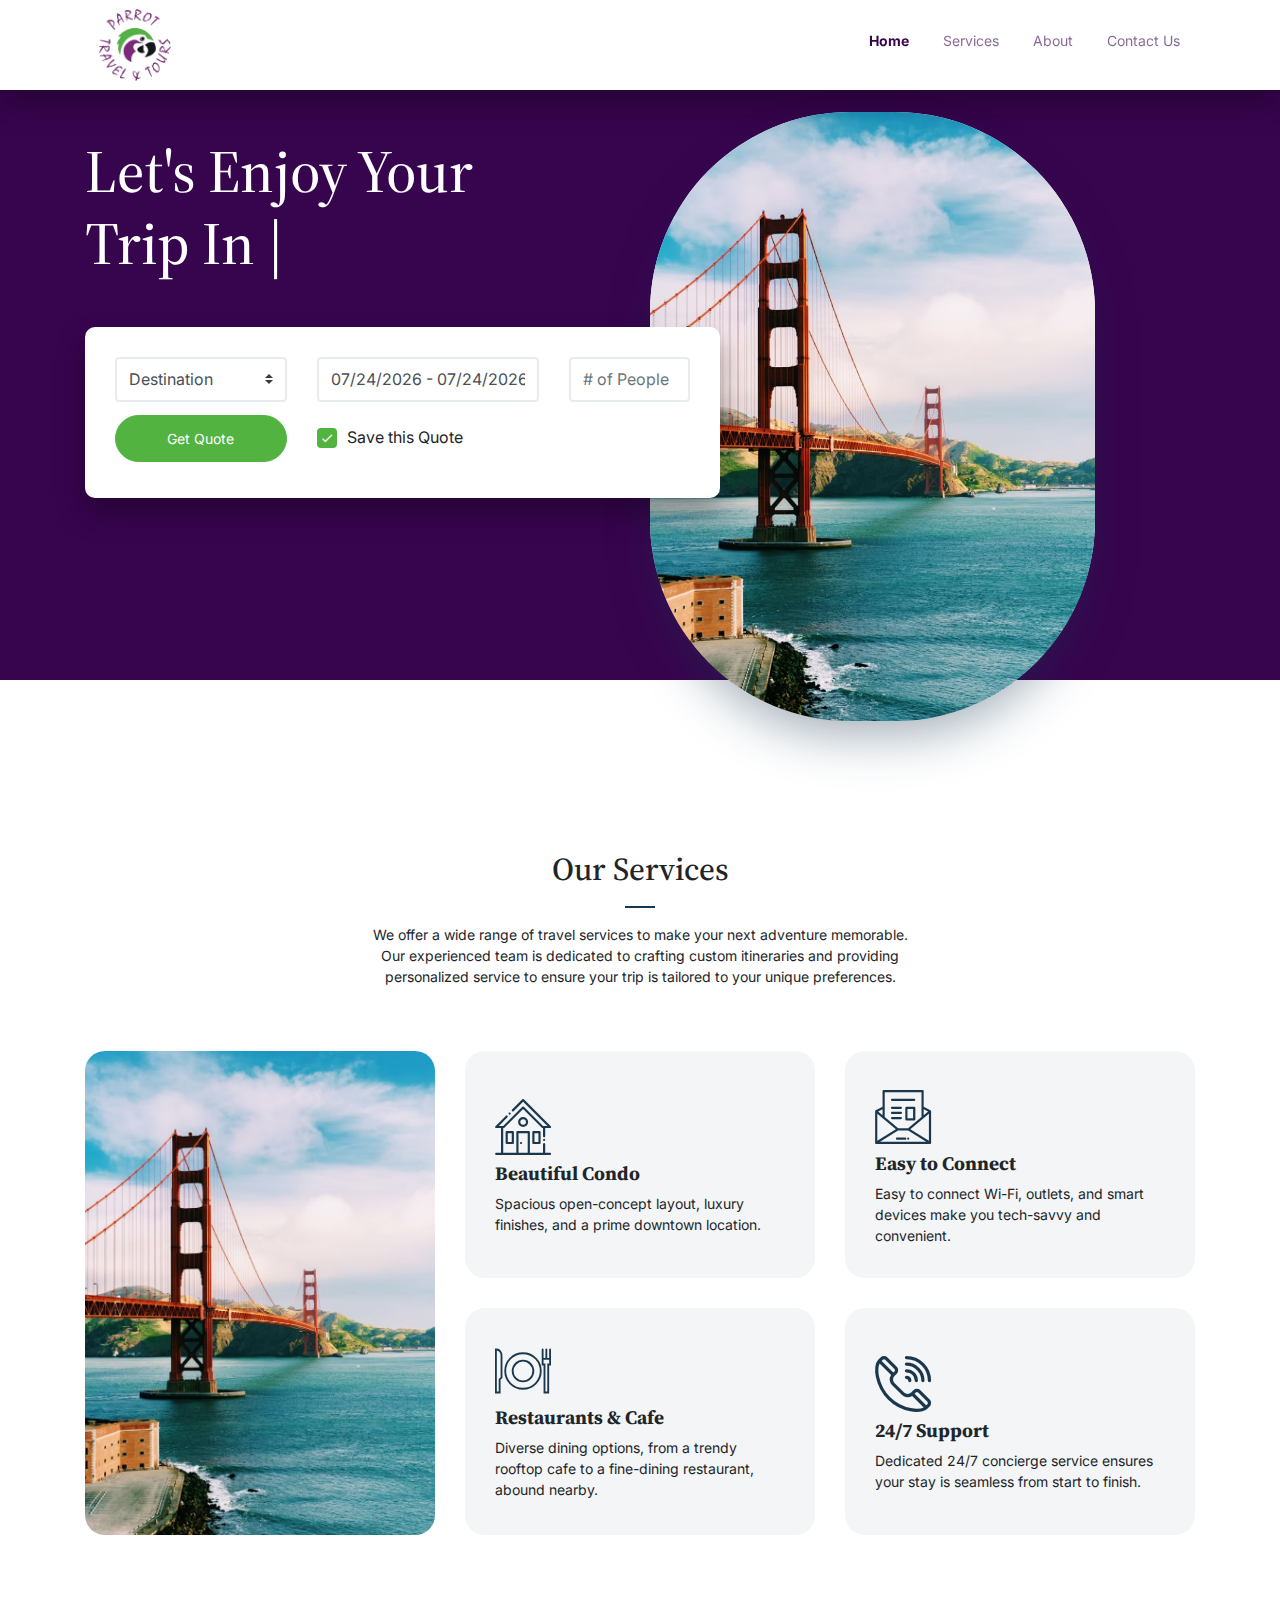
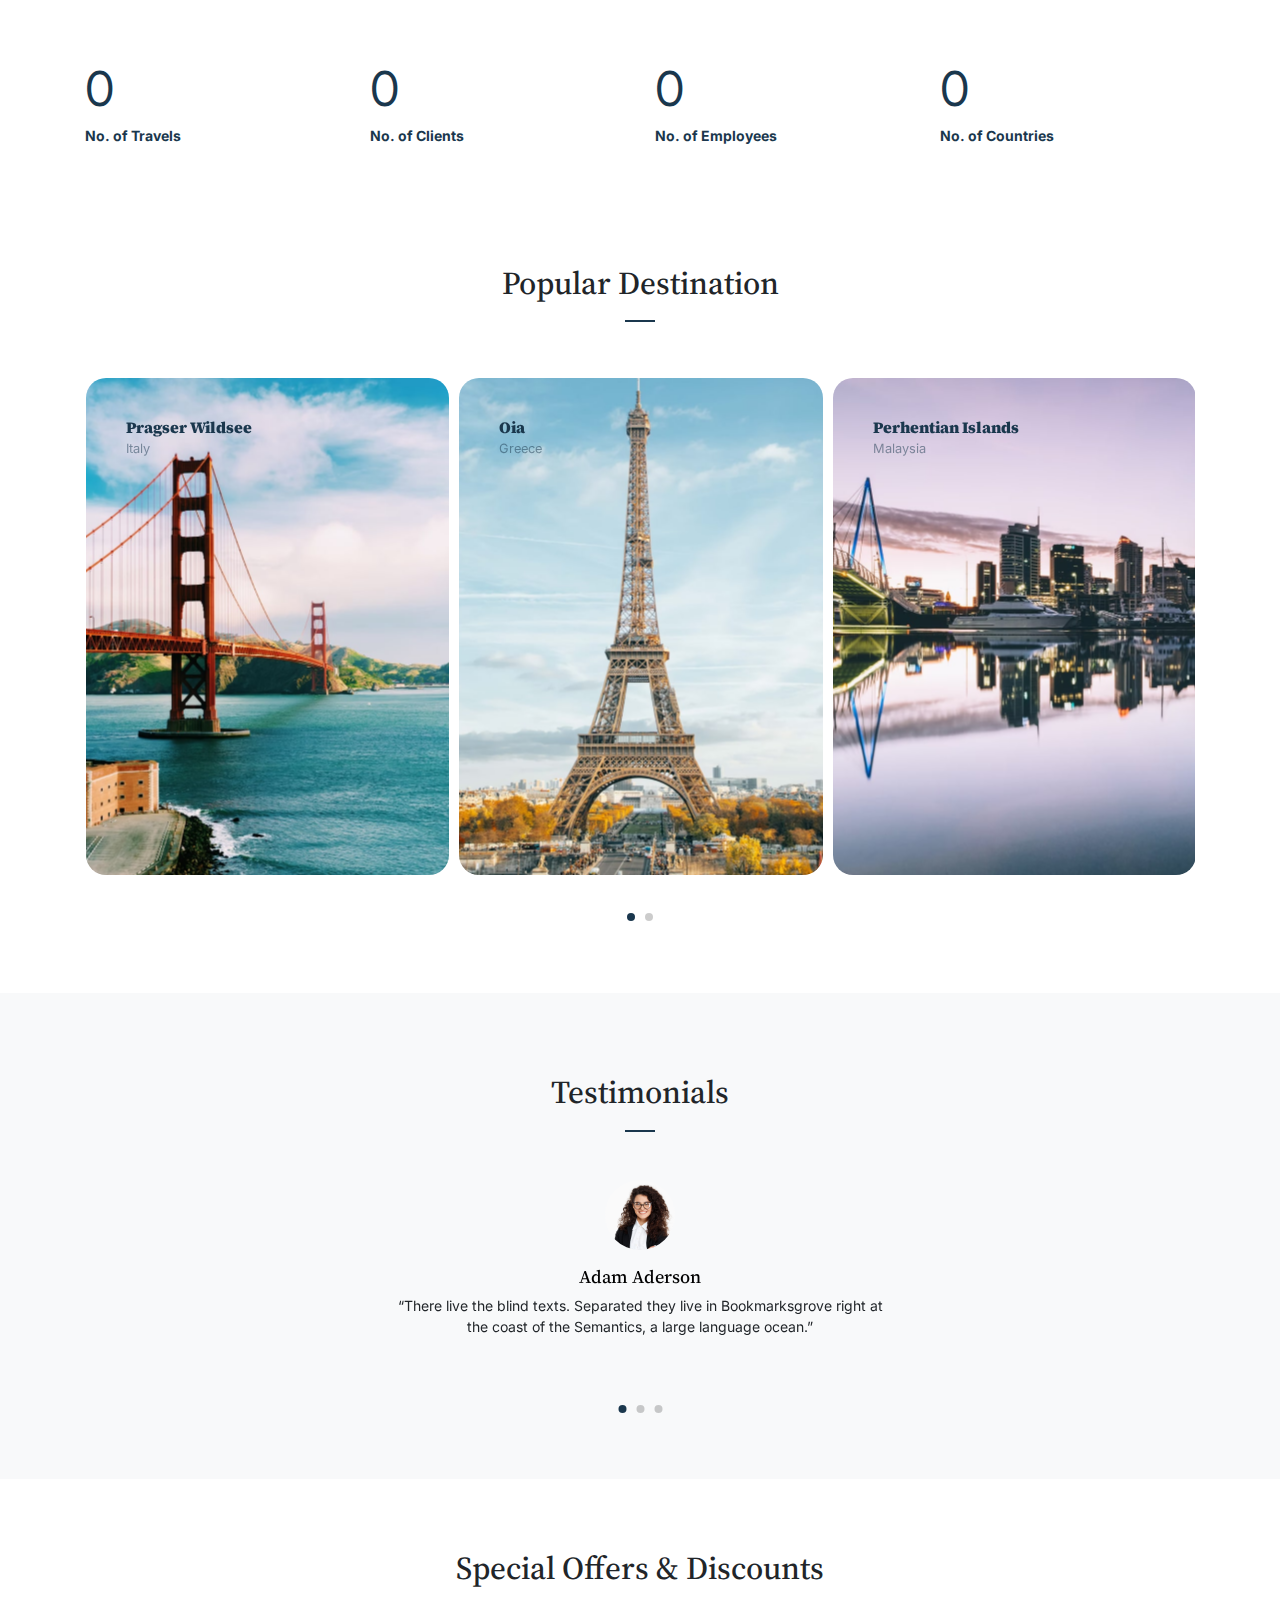
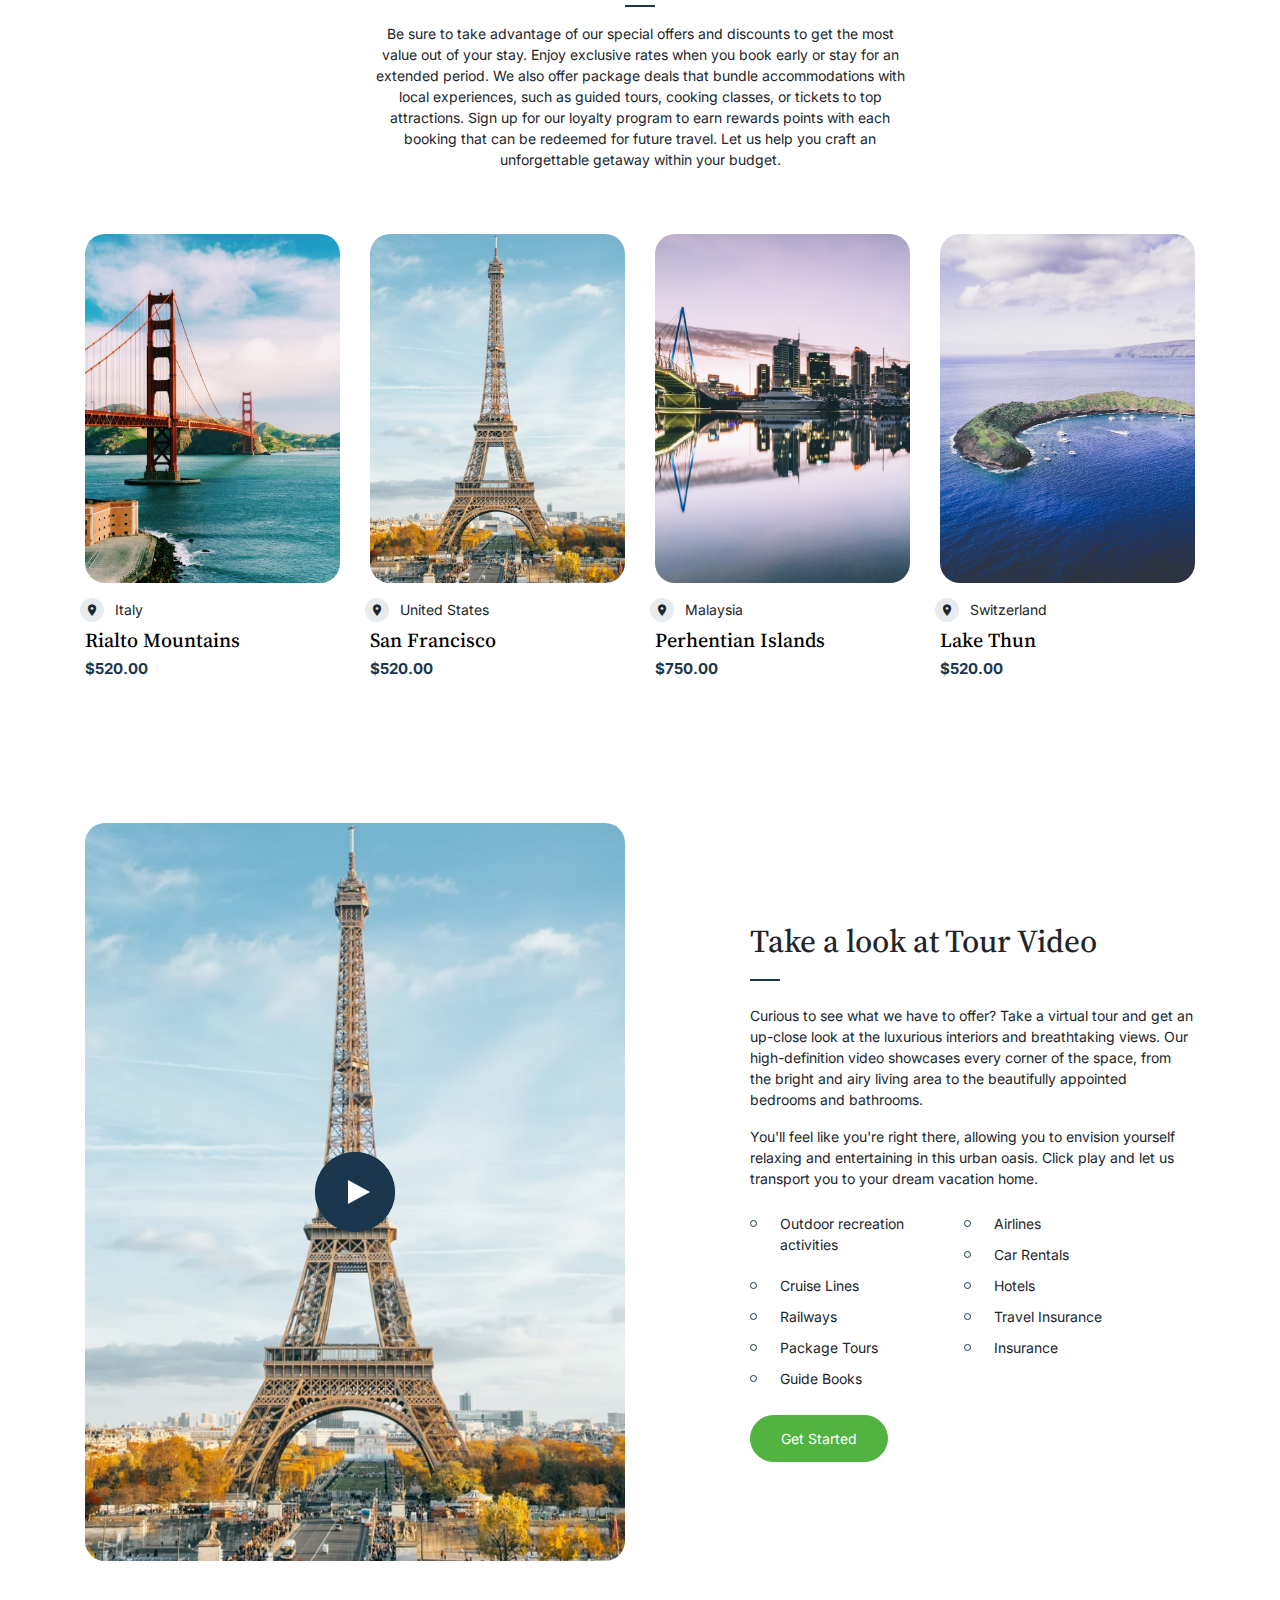
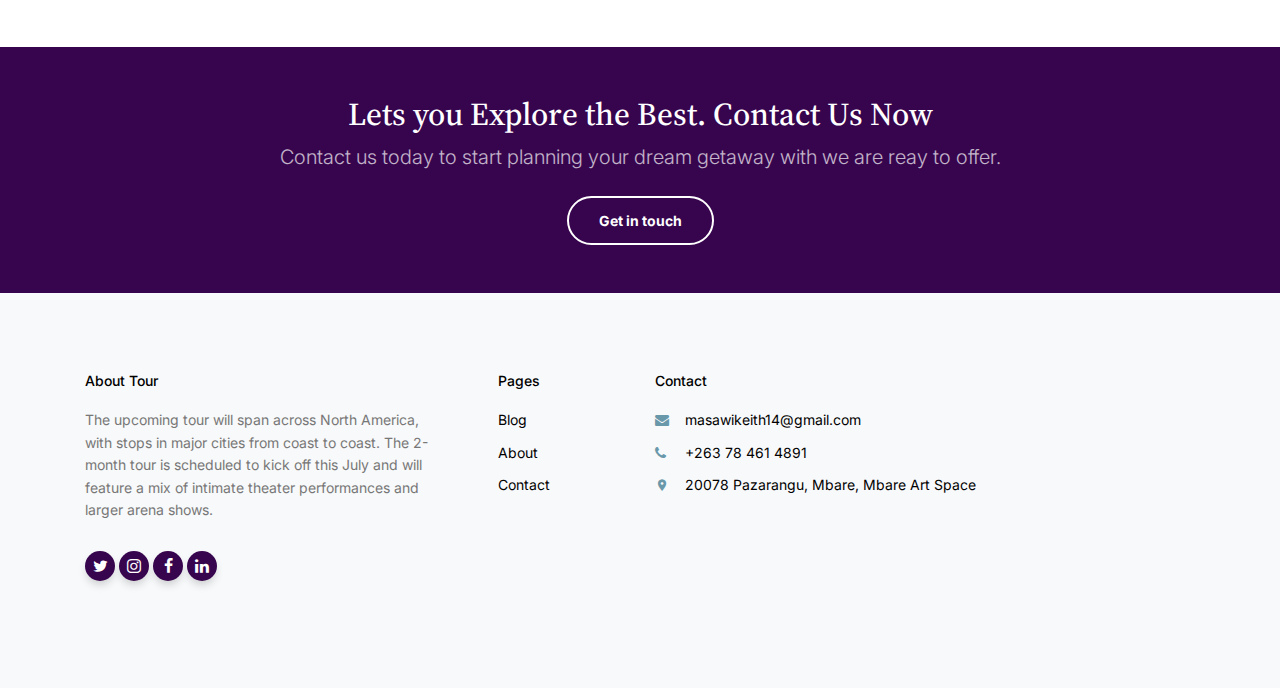
==== index.html @ eec133bb "First Commit" ====
<!doctype html>
<html lang="en">
<head>
	<meta charset="utf-8">
	<meta name="viewport" content="width=device-width, initial-scale=1, shrink-to-fit=no">
	<meta name="author" content="Untree.co">
	<!-- <link rel="shortcut icon" href="favicon.png"> -->

	<meta name="description" content="" />
	<meta name="keywords" content="bootstrap, bootstrap4" />

	<link rel="preconnect" href="https://fonts.googleapis.com">
	<link rel="preconnect" href="https://fonts.gstatic.com" crossorigin>
	<link href="https://fonts.googleapis.com/css2?family=Inter:wght@400;700&family=Source+Serif+Pro:wght@400;700&display=swap" rel="stylesheet">

	<link rel="stylesheet" href="css/bootstrap.min.css">
	<link rel="stylesheet" href="css/owl.carousel.min.css">
	<link rel="stylesheet" href="css/owl.theme.default.min.css">
	<link rel="stylesheet" href="css/jquery.fancybox.min.css">
	<link rel="stylesheet" href="fonts/icomoon/style.css">
	<link rel="stylesheet" href="fonts/flaticon/font/flaticon.css">
	<link rel="stylesheet" href="css/daterangepicker.css">
	<link rel="stylesheet" href="css/aos.css">
	<link rel="stylesheet" href="css/style.css">

	<title>Home</title>
</head>

<body>


	<div class="site-mobile-menu site-navbar-target">
		<div class="site-mobile-menu-header">
			<div class="site-mobile-menu-close">
				<span class="icofont-close js-menu-toggle"></span>
			</div>
		</div>
		<div class="site-mobile-menu-body"></div>
	</div>

	<nav class="site-nav">
		<div class="container">
			<div class="site-navigation">
				<a href="index.html" class="logo m-0"><img class="logo-image" src="./images/logo-2.png" alt="" width="100px"></a>

				<ul class="js-clone-nav d-none d-lg-inline-block text-left site-menu float-right">
					<li class="active"><a href="index.html">Home</a></li>
					<li><a href="services.html">Services</a></li>
					<li><a href="about.html">About</a></li>
					<li><a href="contact.html">Contact Us</a></li>
				</ul>

				<a href="#" class="burger ml-auto float-right site-menu-toggle js-menu-toggle d-inline-block d-lg-none light" data-toggle="collapse" data-target="#main-navbar">
					<span></span>
				</a>

			</div>
		</div>
	</nav>


	<div class="hero">
		<div class="container">
			<div class="row align-items-center">
				<div class="col-lg-7">
					<div class="intro-wrap">
						<h1 class="mb-5"><span class="d-block">Let's Enjoy Your</span> Trip In <span class="typed-words"></span></h1>

						<div class="row">
							<div class="col-12">
								<form class="form">
									<div class="row mb-2">
										<div class="col-sm-12 col-md-6 mb-3 mb-lg-0 col-lg-4">
											<select name="" id="" class="form-control custom-select">
												<option value="">Destination</option>
												<option value="">Zimbabwe</option>
												<option value="">Zambia</option>
												<option value="">Nigeria</option>
												<option value="">Tanzania</option>
												<option value="">United States</option>
												<option value="">Israel</option>
												<option value="">China</option>
												<option value="">Russia</option>
											</select>
										</div>
										<div class="col-sm-12 col-md-6 mb-3 mb-lg-0 col-lg-5">
											<input type="text" class="form-control" name="daterange">
										</div>
										<div class="col-sm-12 col-md-6 mb-3 mb-lg-0 col-lg-3">
											<input type="text" class="form-control" placeholder="# of People">
										</div>

									</div>    
									<div class="row align-items-center">
										<div class="col-sm-12 col-md-6 mb-3 mb-lg-0 col-lg-4">
											<input type="submit" class="btn btn-primary btn-block" value="Get Quote">
										</div>
										<div class="col-lg-8">
											<label class="control control--checkbox mt-3">
												<span class="caption">Save this Quote</span>
												<input type="checkbox" checked="checked" />
												<div class="control__indicator"></div>
											</label>
										</div>
									</div>
								</form>
							</div>
						</div>
					</div>
				</div>
				<div class="col-lg-5">
					<div class="slides">
						<img src="images/hero-slider-1.jpg" alt="Image" class="img-fluid active">
						<img src="images/hero-slider-2.jpg" alt="Image" class="img-fluid">
						<img src="images/hero-slider-3.jpg" alt="Image" class="img-fluid">
						<img src="images/hero-slider-4.jpg" alt="Image" class="img-fluid">
						<img src="images/hero-slider-5.jpg" alt="Image" class="img-fluid">
					</div>
				</div>
			</div>
		</div>
	</div>


	<div class="untree_co-section">
		<div class="container">
			<div class="row mb-5 justify-content-center">
				<div class="col-lg-6 text-center">
					<h2 class="section-title text-center mb-3">Our Services</h2>
					<p>We offer a wide range of travel services to make your next adventure memorable. Our experienced team is dedicated to crafting custom itineraries and providing personalized service to ensure your trip is tailored to your unique preferences.</p>
				</div>
			</div>
			<div class="row align-items-stretch">
				<div class="col-lg-4 order-lg-1">
					<div class="h-100"><div class="frame h-100"><div class="feature-img-bg h-100" style="background-image: url('images/hero-slider-1.jpg');"></div></div></div>
				</div>

				<div class="col-6 col-sm-6 col-lg-4 feature-1-wrap d-md-flex flex-md-column order-lg-1" >

					<div class="feature-1 d-md-flex">
						<div class="align-self-center">
							<span class="flaticon-house display-4 text-primary"></span>
							<h3>Beautiful Condo</h3>
							<p class="mb-0">Spacious open-concept layout, luxury finishes, and a prime downtown location.</p>
						</div>
					</div>

					<div class="feature-1 ">
						<div class="align-self-center">
							<span class="flaticon-restaurant display-4 text-primary"></span>
							<h3>Restaurants & Cafe</h3>
							<p class="mb-0">Diverse dining options, from a trendy rooftop cafe to a fine-dining restaurant, abound nearby.</p>
						</div>
					</div>

				</div>

				<div class="col-6 col-sm-6 col-lg-4 feature-1-wrap d-md-flex flex-md-column order-lg-3" >

					<div class="feature-1 d-md-flex">
						<div class="align-self-center">
							<span class="flaticon-mail display-4 text-primary"></span>
							<h3>Easy to Connect</h3>
							<p class="mb-0">Easy to connect Wi-Fi, outlets, and smart devices make you tech-savvy and convenient.</p>
						</div>
					</div>

					<div class="feature-1 d-md-flex">
						<div class="align-self-center">
							<span class="flaticon-phone-call display-4 text-primary"></span>
							<h3>24/7 Support</h3>
							<p class="mb-0">Dedicated 24/7 concierge service ensures your stay is seamless from start to finish.</p>
						</div>
					</div>

				</div>

			</div>
		</div>
	</div>

	<div class="untree_co-section count-numbers py-5">
		<div class="container">
			<div class="row">
				<div class="col-6 col-sm-6 col-md-6 col-lg-3">
					<div class="counter-wrap">
						<div class="counter">
							<span class="" data-number="9313">0</span>
						</div>
						<span class="caption">No. of Travels</span>
					</div>
				</div>
				<div class="col-6 col-sm-6 col-md-6 col-lg-3">
					<div class="counter-wrap">
						<div class="counter">
							<span class="" data-number="8492">0</span>
						</div>
						<span class="caption">No. of Clients</span>
					</div>
				</div>
				<div class="col-6 col-sm-6 col-md-6 col-lg-3">
					<div class="counter-wrap">
						<div class="counter">
							<span class="" data-number="100">0</span>
						</div>
						<span class="caption">No. of Employees</span>
					</div>
				</div>
				<div class="col-6 col-sm-6 col-md-6 col-lg-3">
					<div class="counter-wrap">
						<div class="counter">
							<span class="" data-number="120">0</span>
						</div>
						<span class="caption">No. of Countries</span>
					</div>
				</div>
			</div>
		</div>
	</div>



	<div class="untree_co-section">
		<div class="container">
			<div class="row text-center justify-content-center mb-5">
				<div class="col-lg-7"><h2 class="section-title text-center">Popular Destination</h2></div>
			</div>

			<div class="owl-carousel owl-3-slider">

				<div class="item">
					<a class="media-thumb" href="images/hero-slider-1.jpg" data-fancybox="gallery">
						<div class="media-text">
							<h3>Pragser Wildsee</h3>
							<span class="location">Italy</span>
						</div>
						<img src="images/hero-slider-1.jpg" alt="Image" class="img-fluid">
					</a> 
				</div>

				<div class="item">
					<a class="media-thumb" href="images/hero-slider-2.jpg" data-fancybox="gallery">
						<div class="media-text">
							<h3>Oia</h3>
							<span class="location">Greece</span>
						</div>
						<img src="images/hero-slider-2.jpg" alt="Image" class="img-fluid">
					</a> 
				</div>

				<div class="item">
					<a class="media-thumb" href="images/hero-slider-3.jpg" data-fancybox="gallery">
						<div class="media-text">
							<h3>Perhentian Islands</h3>
							<span class="location">Malaysia</span>
						</div>
						<img src="images/hero-slider-3.jpg" alt="Image" class="img-fluid">
					</a> 
				</div>


				<div class="item">
					<a class="media-thumb" href="images/hero-slider-4.jpg" data-fancybox="gallery">
						<div class="media-text">
							<h3>Rialto Bridge</h3>
							<span class="location">Italy</span>
						</div>
						<img src="images/hero-slider-4.jpg" alt="Image" class="img-fluid">
					</a> 
				</div>

				<div class="item">
					<a class="media-thumb" href="images/hero-slider-5.jpg" data-fancybox="gallery">
						<div class="media-text">
							<h3>San Francisco, United States</h3>
							<span class="location">United States</span>
						</div>
						<img src="images/hero-slider-5.jpg" alt="Image" class="img-fluid">
					</a> 
				</div>

				<div class="item">
					<a class="media-thumb" href="images/hero-slider-1.jpg" data-fancybox="gallery">
						<div class="media-text">
							<h3>Lake Thun</h3>
							<span class="location">Switzerland</span>
						</div>
						<img src="images/hero-slider-2.jpg" alt="Image" class="img-fluid">
					</a> 
				</div>

			</div>

		</div>
	</div>


	<div class="untree_co-section testimonial-section mt-5">
		<div class="container">
			<div class="row justify-content-center">
				<div class="col-lg-7 text-center">
					<h2 class="section-title text-center mb-5">Testimonials</h2>

					<div class="owl-single owl-carousel no-nav">
						<div class="testimonial mx-auto">
							<figure class="img-wrap">
								<img src="images/person_2.jpg" alt="Image" class="img-fluid">
							</figure>
							<h3 class="name">Adam Aderson</h3>
							<blockquote>
								<p>&ldquo;There live the blind texts. Separated they live in Bookmarksgrove right at the coast of the Semantics, a large language ocean.&rdquo;</p>
							</blockquote>
						</div>

						<div class="testimonial mx-auto">
							<figure class="img-wrap">
								<img src="images/person_3.jpg" alt="Image" class="img-fluid">
							</figure>
							<h3 class="name">Lukas Devlin</h3>
							<blockquote>
								<p>&ldquo;There live the blind texts. Separated they live in Bookmarksgrove right at the coast of the Semantics, a large language ocean.&rdquo;</p>
							</blockquote>
						</div>

						<div class="testimonial mx-auto">
							<figure class="img-wrap">
								<img src="images/person_4.jpg" alt="Image" class="img-fluid">
							</figure>
							<h3 class="name">Kayla Bryant</h3>
							<blockquote>
								<p>&ldquo;There live the blind texts. Separated they live in Bookmarksgrove right at the coast of the Semantics, a large language ocean.&rdquo;</p>
							</blockquote>
						</div>

					</div>

				</div>
			</div>
		</div>
	</div>


	<div class="untree_co-section">
		<div class="container">
			<div class="row justify-content-center text-center mb-5">
				<div class="col-lg-6">
					<h2 class="section-title text-center mb-3">Special Offers &amp; Discounts</h2>
					<p>Be sure to take advantage of our special offers and discounts to get the most value out of your stay. Enjoy exclusive rates when you book early or stay for an extended period. We also offer package deals that bundle accommodations with local experiences, such as guided tours, cooking classes, or tickets to top attractions. Sign up for our loyalty program to earn rewards points with each booking that can be redeemed for future travel. Let us help you craft an unforgettable getaway within your budget.</p>
				</div>
			</div>
			<div class="row">
				<div class="col-6 col-sm-6 col-md-6 col-lg-3 mb-4 mb-lg-0">
					<div class="media-1">
						<a href="#" class="d-block mb-3"><img src="images/hero-slider-1.jpg" alt="Image" class="img-fluid"></a>
						<span class="d-flex align-items-center loc mb-2">
							<span class="icon-room mr-3"></span>
							<span>Italy</span>
						</span>
						<div class="d-flex align-items-center">
							<div>
								<h3><a href="#">Rialto Mountains</a></h3>
								<div class="price ml-auto">
									<span>$520.00</span>
								</div>
							</div>
							
						</div>
						
					</div>
				</div>
				<div class="col-6 col-sm-6 col-md-6 col-lg-3 mb-4 mb-lg-0">
					<div class="media-1">
						<a href="#" class="d-block mb-3"><img src="images/hero-slider-2.jpg" alt="Image" class="img-fluid"></a>
						<span class="d-flex align-items-center loc mb-2">
							<span class="icon-room mr-3"></span>
							<span>United States</span>
						</span>
						<div class="d-flex align-items-center">
							<div>
								<h3><a href="#">San Francisco</a></h3>
								<div class="price ml-auto">
									<span>$520.00</span>
								</div>
							</div>
							
						</div>
						
					</div>
				</div>
				<div class="col-6 col-sm-6 col-md-6 col-lg-3 mb-4 mb-lg-0">
					<div class="media-1">
						<a href="#" class="d-block mb-3"><img src="images/hero-slider-3.jpg" alt="Image" class="img-fluid"></a>
						<span class="d-flex align-items-center loc mb-2">
							<span class="icon-room mr-3"></span>
							<span>Malaysia</span>
						</span>
						<div class="d-flex align-items-center">
							<div>
								<h3><a href="#">Perhentian Islands</a></h3>
								<div class="price ml-auto">
									<span>$750.00</span>
								</div>
							</div>
							
						</div>
						
					</div>
				</div>
				<div class="col-6 col-sm-6 col-md-6 col-lg-3 mb-4 mb-lg-0">
					<div class="media-1">
						<a href="#" class="d-block mb-3"><img src="images/hero-slider-4.jpg" alt="Image" class="img-fluid"></a>

						<span class="d-flex align-items-center loc mb-2">
							<span class="icon-room mr-3"></span>
							<span>Switzerland</span>
						</span>

						<div class="d-flex align-items-center">
							<div>
								<h3><a href="#">Lake Thun</a></h3>
								<div class="price ml-auto">
									<span>$520.00</span>
								</div>
							</div>
							
						</div>
						
					</div>
				</div>
			</div>
		</div>
	</div>

	<div class="untree_co-section">
		<div class="container">
			<div class="row justify-content-between align-items-center">
				
				<div class="col-lg-6">
					<figure class="img-play-video">
						<a id="play-video" class="video-play-button" href="https://www.youtube.com/embed/5s8fs_j2xlY" data-fancybox>
							<span></span>
						</a>
						<img src="images/hero-slider-2.jpg" alt="Image" class="img-fluid rounded-20">
					</figure>
				</div>

				<div class="col-lg-5">
					<h2 class="section-title text-left mb-4">Take a look at Tour Video</h2>
					<p>Curious to see what we have to offer? Take a virtual tour and get an up-close look at the luxurious interiors and breathtaking views. Our high-definition video showcases every corner of the space, from the bright and airy living area to the beautifully appointed bedrooms and bathrooms.</p>

					<p class="mb-4">You'll feel like you're right there, allowing you to envision yourself relaxing and entertaining in this urban oasis. Click play and let us transport you to your dream vacation home.</p>

					<ul class="list-unstyled two-col clearfix">
						<li>Outdoor recreation activities</li>
						<li>Airlines</li>
						<li>Car Rentals</li>
						<li>Cruise Lines</li>
						<li>Hotels</li>
						<li>Railways</li>
						<li>Travel Insurance</li>
						<li>Package Tours</li>
						<li>Insurance</li>
						<li>Guide Books</li>
					</ul>

					<p><a href="#" class="btn btn-primary">Get Started</a></p>

					
				</div>
			</div>
		</div>
	</div>

	
	
	<div class="py-5 cta-section">
		<div class="container">
			<div class="row text-center">
				<div class="col-md-12">
					<h2 class="mb-2 text-white">Lets you Explore the Best. Contact Us Now</h2>
					<p class="mb-4 lead text-white text-white-opacity">Contact us today to start planning your dream getaway with we are reay to offer.</p>
					<p class="mb-0"><a href="booking.html" class="btn btn-outline-white text-white btn-md font-weight-bold">Get in touch</a></p>
				</div>
			</div>
		</div>
	</div>

	<div class="site-footer">
		<div class="inner first">
			<div class="container">
				<div class="row">
					<div class="col-md-6 col-lg-4">
						<div class="widget">
							<h3 class="heading">About Tour</h3>
							<p>The upcoming tour will span across North America, with stops in major cities from coast to coast. The 2-month tour is scheduled to kick off this July and will feature a mix of intimate theater performances and larger arena shows.</p>
						</div>
						<div class="widget">
							<ul class="list-unstyled social">
								<li><a href="#"><span class="icon-twitter"></span></a></li>
								<li><a href="#"><span class="icon-instagram"></span></a></li>
								<li><a href="#"><span class="icon-facebook"></span></a></li>
								<li><a href="#"><span class="icon-linkedin"></span></a></li>
							</ul>
						</div>
					</div>
					<div class="col-md-6 col-lg-2 pl-lg-5">
						<div class="widget">
							<h3 class="heading">Pages</h3>
							<ul class="links list-unstyled">
								<li><a href="#">Blog</a></li>
								<li><a href="#">About</a></li>
								<li><a href="#">Contact</a></li>
							</ul>
						</div>
					</div>
					<div class="col-md-6 col-lg-4">
						<div class="widget">
							<h3 class="heading">Contact</h3>
							<ul class="list-unstyled quick-info links">
								<li class="email"><a href="#">masawikeith14@gmail.com</a></li>
								<li class="phone"><a href="#">+263 78 461 4891</a></li>
								<li class="address"><a href="#">20078 Pazarangu, Mbare, Mbare Art Space</a></li>
							</ul>
						</div>
					</div>
				</div>
			</div>
		</div>
	</div>

	<div id="overlayer"></div>
	<div class="loader">
		<div class="spinner-border" role="status">
			<span class="sr-only">Loading...</span>
		</div>
	</div>

	<script src="js/jquery-3.4.1.min.js"></script>
	<script src="js/popper.min.js"></script>
	<script src="js/bootstrap.min.js"></script>
	<script src="js/owl.carousel.min.js"></script>
	<script src="js/jquery.animateNumber.min.js"></script>
	<script src="js/jquery.waypoints.min.js"></script>
	<script src="js/jquery.fancybox.min.js"></script>
	<script src="js/aos.js"></script>
	<script src="js/moment.min.js"></script>
	<script src="js/daterangepicker.js"></script>

	<script src="js/typed.js"></script>
	<script>
		$(function() {
			var slides = $('.slides'),
			images = slides.find('img');

			images.each(function(i) {
				$(this).attr('data-id', i + 1);
			})

			var typed = new Typed('.typed-words', {
				strings: ["San Francisco."," Paris."," New Zealand.", " Maui.", " London."],
				typeSpeed: 80,
				backSpeed: 80,
				backDelay: 4000,
				startDelay: 1000,
				loop: true,
				showCursor: true,
				preStringTyped: (arrayPos, self) => {
					arrayPos++;
					console.log(arrayPos);
					$('.slides img').removeClass('active');
					$('.slides img[data-id="'+arrayPos+'"]').addClass('active');
				}

			});
		})
	</script>

	<script src="js/custom.js"></script>

</body>

</html>
---- fonts/icomoon/style.css ----
@font-face {
  font-family: 'icomoon';
  src:  url('fonts/icomoon.eot?10si43');
  src:  url('fonts/icomoon.eot?10si43#iefix') format('embedded-opentype'),
    url('fonts/icomoon.ttf?10si43') format('truetype'),
    url('fonts/icomoon.woff?10si43') format('woff'),
    url('fonts/icomoon.svg?10si43#icomoon') format('svg');
  font-weight: normal;
  font-style: normal;
}

[class^="icon-"], [class*=" icon-"] {
  /* use !important to prevent issues with browser extensions that change fonts */
  font-family: 'icomoon' !important;
  speak: none;
  font-style: normal;
  font-weight: normal;
  font-variant: normal;
  text-transform: none;
  line-height: 1;

  /* Better Font Rendering =========== */
  -webkit-font-smoothing: antialiased;
  -moz-osx-font-smoothing: grayscale;
}

.icon-asterisk:before {
  content: "\f069";
}
.icon-plus:before {
  content: "\f067";
}
.icon-question:before {
  content: "\f128";
}
.icon-minus:before {
  content: "\f068";
}
.icon-glass:before {
  content: "\f000";
}
.icon-music:before {
  content: "\f001";
}
.icon-search:before {
  content: "\f002";
}
.icon-envelope-o:before {
  content: "\f003";
}
.icon-heart:before {
  content: "\f004";
}
.icon-star:before {
  content: "\f005";
}
.icon-star-o:before {
  content: "\f006";
}
.icon-user:before {
  content: "\f007";
}
.icon-film:before {
  content: "\f008";
}
.icon-th-large:before {
  content: "\f009";
}
.icon-th:before {
  content: "\f00a";
}
.icon-th-list:before {
  content: "\f00b";
}
.icon-check:before {
  content: "\f00c";
}
.icon-close:before {
  content: "\f00d";
}
.icon-remove:before {
  content: "\f00d";
}
.icon-times:before {
  content: "\f00d";
}
.icon-search-plus:before {
  content: "\f00e";
}
.icon-search-minus:before {
  content: "\f010";
}
.icon-power-off:before {
  content: "\f011";
}
.icon-signal:before {
  content: "\f012";
}
.icon-cog:before {
  content: "\f013";
}
.icon-gear:before {
  content: "\f013";
}
.icon-trash-o:before {
  content: "\f014";
}
.icon-home:before {
  content: "\f015";
}
.icon-file-o:before {
  content: "\f016";
}
.icon-clock-o:before {
  content: "\f017";
}
.icon-road:before {
  content: "\f018";
}
.icon-download:before {
  content: "\f019";
}
.icon-arrow-circle-o-down:before {
  content: "\f01a";
}
.icon-arrow-circle-o-up:before {
  content: "\f01b";
}
.icon-inbox:before {
  content: "\f01c";
}
.icon-play-circle-o:before {
  content: "\f01d";
}
.icon-repeat:before {
  content: "\f01e";
}
.icon-rotate-right:before {
  content: "\f01e";
}
.icon-refresh:before {
  content: "\f021";
}
.icon-list-alt:before {
  content: "\f022";
}
.icon-lock:before {
  content: "\f023";
}
.icon-flag:before {
  content: "\f024";
}
.icon-headphones:before {
  content: "\f025";
}
.icon-volume-off:before {
  content: "\f026";
}
.icon-volume-down:before {
  content: "\f027";
}
.icon-volume-up:before {
  content: "\f028";
}
.icon-qrcode:before {
  content: "\f029";
}
.icon-barcode:before {
  content: "\f02a";
}
.icon-tag:before {
  content: "\f02b";
}
.icon-tags:before {
  content: "\f02c";
}
.icon-book:before {
  content: "\f02d";
}
.icon-bookmark:before {
  content: "\f02e";
}
.icon-print:before {
  content: "\f02f";
}
.icon-camera:before {
  content: "\f030";
}
.icon-font:before {
  content: "\f031";
}
.icon-bold:before {
  content: "\f032";
}
.icon-italic:before {
  content: "\f033";
}
.icon-text-height:before {
  content: "\f034";
}
.icon-text-width:before {
  content: "\f035";
}
.icon-align-left:before {
  content: "\f036";
}
.icon-align-center:before {
  content: "\f037";
}
.icon-align-right:before {
  content: "\f038";
}
.icon-align-justify:before {
  content: "\f039";
}
.icon-list:before {
  content: "\f03a";
}
.icon-dedent:before {
  content: "\f03b";
}
.icon-outdent:before {
  content: "\f03b";
}
.icon-indent:before {
  content: "\f03c";
}
.icon-video-camera:before {
  content: "\f03d";
}
.icon-image:before {
  content: "\f03e";
}
.icon-photo:before {
  content: "\f03e";
}
.icon-picture-o:before {
  content: "\f03e";
}
.icon-pencil:before {
  content: "\f040";
}
.icon-map-marker:before {
  content: "\f041";
}
.icon-adjust:before {
  content: "\f042";
}
.icon-tint:before {
  content: "\f043";
}
.icon-edit:before {
  content: "\f044";
}
.icon-pencil-square-o:before {
  content: "\f044";
}
.icon-share-square-o:before {
  content: "\f045";
}
.icon-check-square-o:before {
  content: "\f046";
}
.icon-arrows:before {
  content: "\f047";
}
.icon-step-backward:before {
  content: "\f048";
}
.icon-fast-backward:before {
  content: "\f049";
}
.icon-backward:before {
  content: "\f04a";
}
.icon-play:before {
  content: "\f04b";
}
.icon-pause:before {
  content: "\f04c";
}
.icon-stop:before {
  content: "\f04d";
}
.icon-forward:before {
  content: "\f04e";
}
.icon-fast-forward:before {
  content: "\f050";
}
.icon-step-forward:before {
  content: "\f051";
}
.icon-eject:before {
  content: "\f052";
}
.icon-chevron-left:before {
  content: "\f053";
}
.icon-chevron-right:before {
  content: "\f054";
}
.icon-plus-circle:before {
  content: "\f055";
}
.icon-minus-circle:before {
  content: "\f056";
}
.icon-times-circle:before {
  content: "\f057";
}
.icon-check-circle:before {
  content: "\f058";
}
.icon-question-circle:before {
  content: "\f059";
}
.icon-info-circle:before {
  content: "\f05a";
}
.icon-crosshairs:before {
  content: "\f05b";
}
.icon-times-circle-o:before {
  content: "\f05c";
}
.icon-check-circle-o:before {
  content: "\f05d";
}
.icon-ban:before {
  content: "\f05e";
}
.icon-arrow-left:before {
  content: "\f060";
}
.icon-arrow-right:before {
  content: "\f061";
}
.icon-arrow-up:before {
  content: "\f062";
}
.icon-arrow-down:before {
  content: "\f063";
}
.icon-mail-forward:before {
  content: "\f064";
}
.icon-share:before {
  content: "\f064";
}
.icon-expand:before {
  content: "\f065";
}
.icon-compress:before {
  content: "\f066";
}
.icon-exclamation-circle:before {
  content: "\f06a";
}
.icon-gift:before {
  content: "\f06b";
}
.icon-leaf:before {
  content: "\f06c";
}
.icon-fire:before {
  content: "\f06d";
}
.icon-eye:before {
  content: "\f06e";
}
.icon-eye-slash:before {
  content: "\f070";
}
.icon-exclamation-triangle:before {
  content: "\f071";
}
.icon-warning:before {
  content: "\f071";
}
.icon-plane:before {
  content: "\f072";
}
.icon-calendar:before {
  content: "\f073";
}
.icon-random:before {
  content: "\f074";
}
.icon-comment:before {
  content: "\f075";
}
.icon-magnet:before {
  content: "\f076";
}
.icon-chevron-up:before {
  content: "\f077";
}
.icon-chevron-down:before {
  content: "\f078";
}
.icon-retweet:before {
  content: "\f079";
}
.icon-shopping-cart:before {
  content: "\f07a";
}
.icon-folder:before {
  content: "\f07b";
}
.icon-folder-open:before {
  content: "\f07c";
}
.icon-arrows-v:before {
  content: "\f07d";
}
.icon-arrows-h:before {
  content: "\f07e";
}
.icon-bar-chart:before {
  content: "\f080";
}
.icon-bar-chart-o:before {
  content: "\f080";
}
.icon-twitter-square:before {
  content: "\f081";
}
.icon-facebook-square:before {
  content: "\f082";
}
.icon-camera-retro:before {
  content: "\f083";
}
.icon-key:before {
  content: "\f084";
}
.icon-cogs:before {
  content: "\f085";
}
.icon-gears:before {
  content: "\f085";
}
.icon-comments:before {
  content: "\f086";
}
.icon-thumbs-o-up:before {
  content: "\f087";
}
.icon-thumbs-o-down:before {
  content: "\f088";
}
.icon-star-half:before {
  content: "\f089";
}
.icon-heart-o:before {
  content: "\f08a";
}
.icon-sign-out:before {
  content: "\f08b";
}
.icon-linkedin-square:before {
  content: "\f08c";
}
.icon-thumb-tack:before {
  content: "\f08d";
}
.icon-external-link:before {
  content: "\f08e";
}
.icon-sign-in:before {
  content: "\f090";
}
.icon-trophy:before {
  content: "\f091";
}
.icon-github-square:before {
  content: "\f092";
}
.icon-upload:before {
  content: "\f093";
}
.icon-lemon-o:before {
  content: "\f094";
}
.icon-phone:before {
  content: "\f095";
}
.icon-square-o:before {
  content: "\f096";
}
.icon-bookmark-o:before {
  content: "\f097";
}
.icon-phone-square:before {
  content: "\f098";
}
.icon-twitter:before {
  content: "\f099";
}
.icon-facebook:before {
  content: "\f09a";
}
.icon-facebook-f:before {
  content: "\f09a";
}
.icon-github:before {
  content: "\f09b";
}
.icon-unlock:before {
  content: "\f09c";
}
.icon-credit-card:before {
  content: "\f09d";
}
.icon-feed:before {
  content: "\f09e";
}
.icon-rss:before {
  content: "\f09e";
}
.icon-hdd-o:before {
  content: "\f0a0";
}
.icon-bullhorn:before {
  content: "\f0a1";
}
.icon-bell-o:before {
  content: "\f0a2";
}
.icon-certificate:before {
  content: "\f0a3";
}
.icon-hand-o-right:before {
  content: "\f0a4";
}
.icon-hand-o-left:before {
  content: "\f0a5";
}
.icon-hand-o-up:before {
  content: "\f0a6";
}
.icon-hand-o-down:before {
  content: "\f0a7";
}
.icon-arrow-circle-left:before {
  content: "\f0a8";
}
.icon-arrow-circle-right:before {
  content: "\f0a9";
}
.icon-arrow-circle-up:before {
  content: "\f0aa";
}
.icon-arrow-circle-down:before {
  content: "\f0ab";
}
.icon-globe:before {
  content: "\f0ac";
}
.icon-wrench:before {
  content: "\f0ad";
}
.icon-tasks:before {
  content: "\f0ae";
}
.icon-filter:before {
  content: "\f0b0";
}
.icon-briefcase:before {
  content: "\f0b1";
}
.icon-arrows-alt:before {
  content: "\f0b2";
}
.icon-group:before {
  content: "\f0c0";
}
.icon-users:before {
  content: "\f0c0";
}
.icon-chain:before {
  content: "\f0c1";
}
.icon-link:before {
  content: "\f0c1";
}
.icon-cloud:before {
  content: "\f0c2";
}
.icon-flask:before {
  content: "\f0c3";
}
.icon-cut:before {
  content: "\f0c4";
}
.icon-scissors:before {
  content: "\f0c4";
}
.icon-copy:before {
  content: "\f0c5";
}
.icon-files-o:before {
  content: "\f0c5";
}
.icon-paperclip:before {
  content: "\f0c6";
}
.icon-floppy-o:before {
  content: "\f0c7";
}
.icon-save:before {
  content: "\f0c7";
}
.icon-square:before {
  content: "\f0c8";
}
.icon-bars:before {
  content: "\f0c9";
}
.icon-navicon:before {
  content: "\f0c9";
}
.icon-reorder:before {
  content: "\f0c9";
}
.icon-list-ul:before {
  content: "\f0ca";
}
.icon-list-ol:before {
  content: "\f0cb";
}
.icon-strikethrough:before {
  content: "\f0cc";
}
.icon-underline:before {
  content: "\f0cd";
}
.icon-table:before {
  content: "\f0ce";
}
.icon-magic:before {
  content: "\f0d0";
}
.icon-truck:before {
  content: "\f0d1";
}
.icon-pinterest:before {
  content: "\f0d2";
}
.icon-pinterest-square:before {
  content: "\f0d3";
}
.icon-google-plus-square:before {
  content: "\f0d4";
}
.icon-google-plus:before {
  content: "\f0d5";
}
.icon-money:before {
  content: "\f0d6";
}
.icon-caret-down:before {
  content: "\f0d7";
}
.icon-caret-up:before {
  content: "\f0d8";
}
.icon-caret-left:before {
  content: "\f0d9";
}
.icon-caret-right:before {
  content: "\f0da";
}
.icon-columns:before {
  content: "\f0db";
}
.icon-sort:before {
  content: "\f0dc";
}
.icon-unsorted:before {
  content: "\f0dc";
}
.icon-sort-desc:before {
  content: "\f0dd";
}
.icon-sort-down:before {
  content: "\f0dd";
}
.icon-sort-asc:before {
  content: "\f0de";
}
.icon-sort-up:before {
  content: "\f0de";
}
.icon-envelope:before {
  content: "\f0e0";
}
.icon-linkedin:before {
  content: "\f0e1";
}
.icon-rotate-left:before {
  content: "\f0e2";
}
.icon-undo:before {
  content: "\f0e2";
}
.icon-gavel:before {
  content: "\f0e3";
}
.icon-legal:before {
  content: "\f0e3";
}
.icon-dashboard:before {
  content: "\f0e4";
}
.icon-tachometer:before {
  content: "\f0e4";
}
.icon-comment-o:before {
  content: "\f0e5";
}
.icon-comments-o:before {
  content: "\f0e6";
}
.icon-bolt:before {
  content: "\f0e7";
}
.icon-flash:before {
  content: "\f0e7";
}
.icon-sitemap:before {
  content: "\f0e8";
}
.icon-umbrella:before {
  content: "\f0e9";
}
.icon-clipboard:before {
  content: "\f0ea";
}
.icon-paste:before {
  content: "\f0ea";
}
.icon-lightbulb-o:before {
  content: "\f0eb";
}
.icon-exchange:before {
  content: "\f0ec";
}
.icon-cloud-download:before {
  content: "\f0ed";
}
.icon-cloud-upload:before {
  content: "\f0ee";
}
.icon-user-md:before {
  content: "\f0f0";
}
.icon-stethoscope:before {
  content: "\f0f1";
}
.icon-suitcase:before {
  content: "\f0f2";
}
.icon-bell:before {
  content: "\f0f3";
}
.icon-coffee:before {
  content: "\f0f4";
}
.icon-cutlery:before {
  content: "\f0f5";
}
.icon-file-text-o:before {
  content: "\f0f6";
}
.icon-building-o:before {
  content: "\f0f7";
}
.icon-hospital-o:before {
  content: "\f0f8";
}
.icon-ambulance:before {
  content: "\f0f9";
}
.icon-medkit:before {
  content: "\f0fa";
}
.icon-fighter-jet:before {
  content: "\f0fb";
}
.icon-beer:before {
  content: "\f0fc";
}
.icon-h-square:before {
  content: "\f0fd";
}
.icon-plus-square:before {
  content: "\f0fe";
}
.icon-angle-double-left:before {
  content: "\f100";
}
.icon-angle-double-right:before {
  content: "\f101";
}
.icon-angle-double-up:before {
  content: "\f102";
}
.icon-angle-double-down:before {
  content: "\f103";
}
.icon-angle-left:before {
  content: "\f104";
}
.icon-angle-right:before {
  content: "\f105";
}
.icon-angle-up:before {
  content: "\f106";
}
.icon-angle-down:before {
  content: "\f107";
}
.icon-desktop:before {
  content: "\f108";
}
.icon-laptop:before {
  content: "\f109";
}
.icon-tablet:before {
  content: "\f10a";
}
.icon-mobile:before {
  content: "\f10b";
}
.icon-mobile-phone:before {
  content: "\f10b";
}
.icon-circle-o:before {
  content: "\f10c";
}
.icon-quote-left:before {
  content: "\f10d";
}
.icon-quote-right:before {
  content: "\f10e";
}
.icon-spinner:before {
  content: "\f110";
}
.icon-circle:before {
  content: "\f111";
}
.icon-mail-reply:before {
  content: "\f112";
}
.icon-reply:before {
  content: "\f112";
}
.icon-github-alt:before {
  content: "\f113";
}
.icon-folder-o:before {
  content: "\f114";
}
.icon-folder-open-o:before {
  content: "\f115";
}
.icon-smile-o:before {
  content: "\f118";
}
.icon-frown-o:before {
  content: "\f119";
}
.icon-meh-o:before {
  content: "\f11a";
}
.icon-gamepad:before {
  content: "\f11b";
}
.icon-keyboard-o:before {
  content: "\f11c";
}
.icon-flag-o:before {
  content: "\f11d";
}
.icon-flag-checkered:before {
  content: "\f11e";
}
.icon-terminal:before {
  content: "\f120";
}
.icon-code:before {
  content: "\f121";
}
.icon-mail-reply-all:before {
  content: "\f122";
}
.icon-reply-all:before {
  content: "\f122";
}
.icon-star-half-empty:before {
  content: "\f123";
}
.icon-star-half-full:before {
  content: "\f123";
}
.icon-star-half-o:before {
  content: "\f123";
}
.icon-location-arrow:before {
  content: "\f124";
}
.icon-crop:before {
  content: "\f125";
}
.icon-code-fork:before {
  content: "\f126";
}
.icon-chain-broken:before {
  content: "\f127";
}
.icon-unlink:before {
  content: "\f127";
}
.icon-info:before {
  content: "\f129";
}
.icon-exclamation:before {
  content: "\f12a";
}
.icon-superscript:before {
  content: "\f12b";
}
.icon-subscript:before {
  content: "\f12c";
}
.icon-eraser:before {
  content: "\f12d";
}
.icon-puzzle-piece:before {
  content: "\f12e";
}
.icon-microphone:before {
  content: "\f130";
}
.icon-microphone-slash:before {
  content: "\f131";
}
.icon-shield:before {
  content: "\f132";
}
.icon-calendar-o:before {
  content: "\f133";
}
.icon-fire-extinguisher:before {
  content: "\f134";
}
.icon-rocket:before {
  content: "\f135";
}
.icon-maxcdn:before {
  content: "\f136";
}
.icon-chevron-circle-left:before {
  content: "\f137";
}
.icon-chevron-circle-right:before {
  content: "\f138";
}
.icon-chevron-circle-up:before {
  content: "\f139";
}
.icon-chevron-circle-down:before {
  content: "\f13a";
}
.icon-html5:before {
  content: "\f13b";
}
.icon-css3:before {
  content: "\f13c";
}
.icon-anchor:before {
  content: "\f13d";
}
.icon-unlock-alt:before {
  content: "\f13e";
}
.icon-bullseye:before {
  content: "\f140";
}
.icon-ellipsis-h:before {
  content: "\f141";
}
.icon-ellipsis-v:before {
  content: "\f142";
}
.icon-rss-square:before {
  content: "\f143";
}
.icon-play-circle:before {
  content: "\f144";
}
.icon-ticket:before {
  content: "\f145";
}
.icon-minus-square:before {
  content: "\f146";
}
.icon-minus-square-o:before {
  content: "\f147";
}
.icon-level-up:before {
  content: "\f148";
}
.icon-level-down:before {
  content: "\f149";
}
.icon-check-square:before {
  content: "\f14a";
}
.icon-pencil-square:before {
  content: "\f14b";
}
.icon-external-link-square:before {
  content: "\f14c";
}
.icon-share-square:before {
  content: "\f14d";
}
.icon-compass:before {
  content: "\f14e";
}
.icon-caret-square-o-down:before {
  content: "\f150";
}
.icon-toggle-down:before {
  content: "\f150";
}
.icon-caret-square-o-up:before {
  content: "\f151";
}
.icon-toggle-up:before {
  content: "\f151";
}
.icon-caret-square-o-right:before {
  content: "\f152";
}
.icon-toggle-right:before {
  content: "\f152";
}
.icon-eur:before {
  content: "\f153";
}
.icon-euro:before {
  content: "\f153";
}
.icon-gbp:before {
  content: "\f154";
}
.icon-dollar:before {
  content: "\f155";
}
.icon-usd:before {
  content: "\f155";
}
.icon-inr:before {
  content: "\f156";
}
.icon-rupee:before {
  content: "\f156";
}
.icon-cny:before {
  content: "\f157";
}
.icon-jpy:before {
  content: "\f157";
}
.icon-rmb:before {
  content: "\f157";
}
.icon-yen:before {
  content: "\f157";
}
.icon-rouble:before {
  content: "\f158";
}
.icon-rub:before {
  content: "\f158";
}
.icon-ruble:before {
  content: "\f158";
}
.icon-krw:before {
  content: "\f159";
}
.icon-won:before {
  content: "\f159";
}
.icon-bitcoin:before {
  content: "\f15a";
}
.icon-btc:before {
  content: "\f15a";
}
.icon-file:before {
  content: "\f15b";
}
.icon-file-text:before {
  content: "\f15c";
}
.icon-sort-alpha-asc:before {
  content: "\f15d";
}
.icon-sort-alpha-desc:before {
  content: "\f15e";
}
.icon-sort-amount-asc:before {
  content: "\f160";
}
.icon-sort-amount-desc:before {
  content: "\f161";
}
.icon-sort-numeric-asc:before {
  content: "\f162";
}
.icon-sort-numeric-desc:before {
  content: "\f163";
}
.icon-thumbs-up:before {
  content: "\f164";
}
.icon-thumbs-down:before {
  content: "\f165";
}
.icon-youtube-square:before {
  content: "\f166";
}
.icon-youtube:before {
  content: "\f167";
}
.icon-xing:before {
  content: "\f168";
}
.icon-xing-square:before {
  content: "\f169";
}
.icon-youtube-play:before {
  content: "\f16a";
}
.icon-dropbox:before {
  content: "\f16b";
}
.icon-stack-overflow:before {
  content: "\f16c";
}
.icon-instagram:before {
  content: "\f16d";
}
.icon-flickr:before {
  content: "\f16e";
}
.icon-adn:before {
  content: "\f170";
}
.icon-bitbucket:before {
  content: "\f171";
}
.icon-bitbucket-square:before {
  content: "\f172";
}
.icon-tumblr:before {
  content: "\f173";
}
.icon-tumblr-square:before {
  content: "\f174";
}
.icon-long-arrow-down:before {
  content: "\f175";
}
.icon-long-arrow-up:before {
  content: "\f176";
}
.icon-long-arrow-left:before {
  content: "\f177";
}
.icon-long-arrow-right:before {
  content: "\f178";
}
.icon-apple:before {
  content: "\f179";
}
.icon-windows:before {
  content: "\f17a";
}
.icon-android:before {
  content: "\f17b";
}
.icon-linux:before {
  content: "\f17c";
}
.icon-dribbble:before {
  content: "\f17d";
}
.icon-skype:before {
  content: "\f17e";
}
.icon-foursquare:before {
  content: "\f180";
}
.icon-trello:before {
  content: "\f181";
}
.icon-female:before {
  content: "\f182";
}
.icon-male:before {
  content: "\f183";
}
.icon-gittip:before {
  content: "\f184";
}
.icon-gratipay:before {
  content: "\f184";
}
.icon-sun-o:before {
  content: "\f185";
}
.icon-moon-o:before {
  content: "\f186";
}
.icon-archive:before {
  content: "\f187";
}
.icon-bug:before {
  content: "\f188";
}
.icon-vk:before {
  content: "\f189";
}
.icon-weibo:before {
  content: "\f18a";
}
.icon-renren:before {
  content: "\f18b";
}
.icon-pagelines:before {
  content: "\f18c";
}
.icon-stack-exchange:before {
  content: "\f18d";
}
.icon-arrow-circle-o-right:before {
  content: "\f18e";
}
.icon-arrow-circle-o-left:before {
  content: "\f190";
}
.icon-caret-square-o-left:before {
  content: "\f191";
}
.icon-toggle-left:before {
  content: "\f191";
}
.icon-dot-circle-o:before {
  content: "\f192";
}
.icon-wheelchair:before {
  content: "\f193";
}
.icon-vimeo-square:before {
  content: "\f194";
}
.icon-try:before {
  content: "\f195";
}
.icon-turkish-lira:before {
  content: "\f195";
}
.icon-plus-square-o:before {
  content: "\f196";
}
.icon-space-shuttle:before {
  content: "\f197";
}
.icon-slack:before {
  content: "\f198";
}
.icon-envelope-square:before {
  content: "\f199";
}
.icon-wordpress:before {
  content: "\f19a";
}
.icon-openid:before {
  content: "\f19b";
}
.icon-bank:before {
  content: "\f19c";
}
.icon-institution:before {
  content: "\f19c";
}
.icon-university:before {
  content: "\f19c";
}
.icon-graduation-cap:before {
  content: "\f19d";
}
.icon-mortar-board:before {
  content: "\f19d";
}
.icon-yahoo:before {
  content: "\f19e";
}
.icon-google:before {
  content: "\f1a0";
}
.icon-reddit:before {
  content: "\f1a1";
}
.icon-reddit-square:before {
  content: "\f1a2";
}
.icon-stumbleupon-circle:before {
  content: "\f1a3";
}
.icon-stumbleupon:before {
  content: "\f1a4";
}
.icon-delicious:before {
  content: "\f1a5";
}
.icon-digg:before {
  content: "\f1a6";
}
.icon-pied-piper-pp:before {
  content: "\f1a7";
}
.icon-pied-piper-alt:before {
  content: "\f1a8";
}
.icon-drupal:before {
  content: "\f1a9";
}
.icon-joomla:before {
  content: "\f1aa";
}
.icon-language:before {
  content: "\f1ab";
}
.icon-fax:before {
  content: "\f1ac";
}
.icon-building:before {
  content: "\f1ad";
}
.icon-child:before {
  content: "\f1ae";
}
.icon-paw:before {
  content: "\f1b0";
}
.icon-spoon:before {
  content: "\f1b1";
}
.icon-cube:before {
  content: "\f1b2";
}
.icon-cubes:before {
  content: "\f1b3";
}
.icon-behance:before {
  content: "\f1b4";
}
.icon-behance-square:before {
  content: "\f1b5";
}
.icon-steam:before {
  content: "\f1b6";
}
.icon-steam-square:before {
  content: "\f1b7";
}
.icon-recycle:before {
  content: "\f1b8";
}
.icon-automobile:before {
  content: "\f1b9";
}
.icon-car:before {
  content: "\f1b9";
}
.icon-cab:before {
  content: "\f1ba";
}
.icon-taxi:before {
  content: "\f1ba";
}
.icon-tree:before {
  content: "\f1bb";
}
.icon-spotify:before {
  content: "\f1bc";
}
.icon-deviantart:before {
  content: "\f1bd";
}
.icon-soundcloud:before {
  content: "\f1be";
}
.icon-database:before {
  content: "\f1c0";
}
.icon-file-pdf-o:before {
  content: "\f1c1";
}
.icon-file-word-o:before {
  content: "\f1c2";
}
.icon-file-excel-o:before {
  content: "\f1c3";
}
.icon-file-powerpoint-o:before {
  content: "\f1c4";
}
.icon-file-image-o:before {
  content: "\f1c5";
}
.icon-file-photo-o:before {
  content: "\f1c5";
}
.icon-file-picture-o:before {
  content: "\f1c5";
}
.icon-file-archive-o:before {
  content: "\f1c6";
}
.icon-file-zip-o:before {
  content: "\f1c6";
}
.icon-file-audio-o:before {
  content: "\f1c7";
}
.icon-file-sound-o:before {
  content: "\f1c7";
}
.icon-file-movie-o:before {
  content: "\f1c8";
}
.icon-file-video-o:before {
  content: "\f1c8";
}
.icon-file-code-o:before {
  content: "\f1c9";
}
.icon-vine:before {
  content: "\f1ca";
}
.icon-codepen:before {
  content: "\f1cb";
}
.icon-jsfiddle:before {
  content: "\f1cc";
}
.icon-life-bouy:before {
  content: "\f1cd";
}
.icon-life-buoy:before {
  content: "\f1cd";
}
.icon-life-ring:before {
  content: "\f1cd";
}
.icon-life-saver:before {
  content: "\f1cd";
}
.icon-support:before {
  content: "\f1cd";
}
.icon-circle-o-notch:before {
  content: "\f1ce";
}
.icon-ra:before {
  content: "\f1d0";
}
.icon-rebel:before {
  content: "\f1d0";
}
.icon-resistance:before {
  content: "\f1d0";
}
.icon-empire:before {
  content: "\f1d1";
}
.icon-ge:before {
  content: "\f1d1";
}
.icon-git-square:before {
  content: "\f1d2";
}
.icon-git:before {
  content: "\f1d3";
}
.icon-hacker-news:before {
  content: "\f1d4";
}
.icon-y-combinator-square:before {
  content: "\f1d4";
}
.icon-yc-square:before {
  content: "\f1d4";
}
.icon-tencent-weibo:before {
  content: "\f1d5";
}
.icon-qq:before {
  content: "\f1d6";
}
.icon-wechat:before {
  content: "\f1d7";
}
.icon-weixin:before {
  content: "\f1d7";
}
.icon-paper-plane:before {
  content: "\f1d8";
}
.icon-send:before {
  content: "\f1d8";
}
.icon-paper-plane-o:before {
  content: "\f1d9";
}
.icon-send-o:before {
  content: "\f1d9";
}
.icon-history:before {
  content: "\f1da";
}
.icon-circle-thin:before {
  content: "\f1db";
}
.icon-header:before {
  content: "\f1dc";
}
.icon-paragraph:before {
  content: "\f1dd";
}
.icon-sliders:before {
  content: "\f1de";
}
.icon-share-alt:before {
  content: "\f1e0";
}
.icon-share-alt-square:before {
  content: "\f1e1";
}
.icon-bomb:before {
  content: "\f1e2";
}
.icon-futbol-o:before {
  content: "\f1e3";
}
.icon-soccer-ball-o:before {
  content: "\f1e3";
}
.icon-tty:before {
  content: "\f1e4";
}
.icon-binoculars:before {
  content: "\f1e5";
}
.icon-plug:before {
  content: "\f1e6";
}
.icon-slideshare:before {
  content: "\f1e7";
}
.icon-twitch:before {
  content: "\f1e8";
}
.icon-yelp:before {
  content: "\f1e9";
}
.icon-newspaper-o:before {
  content: "\f1ea";
}
.icon-wifi:before {
  content: "\f1eb";
}
.icon-calculator:before {
  content: "\f1ec";
}
.icon-paypal:before {
  content: "\f1ed";
}
.icon-google-wallet:before {
  content: "\f1ee";
}
.icon-cc-visa:before {
  content: "\f1f0";
}
.icon-cc-mastercard:before {
  content: "\f1f1";
}
.icon-cc-discover:before {
  content: "\f1f2";
}
.icon-cc-amex:before {
  content: "\f1f3";
}
.icon-cc-paypal:before {
  content: "\f1f4";
}
.icon-cc-stripe:before {
  content: "\f1f5";
}
.icon-bell-slash:before {
  content: "\f1f6";
}
.icon-bell-slash-o:before {
  content: "\f1f7";
}
.icon-trash:before {
  content: "\f1f8";
}
.icon-copyright:before {
  content: "\f1f9";
}
.icon-at:before {
  content: "\f1fa";
}
.icon-eyedropper:before {
  content: "\f1fb";
}
.icon-paint-brush:before {
  content: "\f1fc";
}
.icon-birthday-cake:before {
  content: "\f1fd";
}
.icon-area-chart:before {
  content: "\f1fe";
}
.icon-pie-chart:before {
  content: "\f200";
}
.icon-line-chart:before {
  content: "\f201";
}
.icon-lastfm:before {
  content: "\f202";
}
.icon-lastfm-square:before {
  content: "\f203";
}
.icon-toggle-off:before {
  content: "\f204";
}
.icon-toggle-on:before {
  content: "\f205";
}
.icon-bicycle:before {
  content: "\f206";
}
.icon-bus:before {
  content: "\f207";
}
.icon-ioxhost:before {
  content: "\f208";
}
.icon-angellist:before {
  content: "\f209";
}
.icon-cc:before {
  content: "\f20a";
}
.icon-ils:before {
  content: "\f20b";
}
.icon-shekel:before {
  content: "\f20b";
}
.icon-sheqel:before {
  content: "\f20b";
}
.icon-meanpath:before {
  content: "\f20c";
}
.icon-buysellads:before {
  content: "\f20d";
}
.icon-connectdevelop:before {
  content: "\f20e";
}
.icon-dashcube:before {
  content: "\f210";
}
.icon-forumbee:before {
  content: "\f211";
}
.icon-leanpub:before {
  content: "\f212";
}
.icon-sellsy:before {
  content: "\f213";
}
.icon-shirtsinbulk:before {
  content: "\f214";
}
.icon-simplybuilt:before {
  content: "\f215";
}
.icon-skyatlas:before {
  content: "\f216";
}
.icon-cart-plus:before {
  content: "\f217";
}
.icon-cart-arrow-down:before {
  content: "\f218";
}
.icon-diamond:before {
  content: "\f219";
}
.icon-ship:before {
  content: "\f21a";
}
.icon-user-secret:before {
  content: "\f21b";
}
.icon-motorcycle:before {
  content: "\f21c";
}
.icon-street-view:before {
  content: "\f21d";
}
.icon-heartbeat:before {
  content: "\f21e";
}
.icon-venus:before {
  content: "\f221";
}
.icon-mars:before {
  content: "\f222";
}
.icon-mercury:before {
  content: "\f223";
}
.icon-intersex:before {
  content: "\f224";
}
.icon-transgender:before {
  content: "\f224";
}
.icon-transgender-alt:before {
  content: "\f225";
}
.icon-venus-double:before {
  content: "\f226";
}
.icon-mars-double:before {
  content: "\f227";
}
.icon-venus-mars:before {
  content: "\f228";
}
.icon-mars-stroke:before {
  content: "\f229";
}
.icon-mars-stroke-v:before {
  content: "\f22a";
}
.icon-mars-stroke-h:before {
  content: "\f22b";
}
.icon-neuter:before {
  content: "\f22c";
}
.icon-genderless:before {
  content: "\f22d";
}
.icon-facebook-official:before {
  content: "\f230";
}
.icon-pinterest-p:before {
  content: "\f231";
}
.icon-whatsapp:before {
  content: "\f232";
}
.icon-server:before {
  content: "\f233";
}
.icon-user-plus:before {
  content: "\f234";
}
.icon-user-times:before {
  content: "\f235";
}
.icon-bed:before {
  content: "\f236";
}
.icon-hotel:before {
  content: "\f236";
}
.icon-viacoin:before {
  content: "\f237";
}
.icon-train:before {
  content: "\f238";
}
.icon-subway:before {
  content: "\f239";
}
.icon-medium:before {
  content: "\f23a";
}
.icon-y-combinator:before {
  content: "\f23b";
}
.icon-yc:before {
  content: "\f23b";
}
.icon-optin-monster:before {
  content: "\f23c";
}
.icon-opencart:before {
  content: "\f23d";
}
.icon-expeditedssl:before {
  content: "\f23e";
}
.icon-battery:before {
  content: "\f240";
}
.icon-battery-4:before {
  content: "\f240";
}
.icon-battery-full:before {
  content: "\f240";
}
.icon-battery-3:before {
  content: "\f241";
}
.icon-battery-three-quarters:before {
  content: "\f241";
}
.icon-battery-2:before {
  content: "\f242";
}
.icon-battery-half:before {
  content: "\f242";
}
.icon-battery-1:before {
  content: "\f243";
}
.icon-battery-quarter:before {
  content: "\f243";
}
.icon-battery-0:before {
  content: "\f244";
}
.icon-battery-empty:before {
  content: "\f244";
}
.icon-mouse-pointer:before {
  content: "\f245";
}
.icon-i-cursor:before {
  content: "\f246";
}
.icon-object-group:before {
  content: "\f247";
}
.icon-object-ungroup:before {
  content: "\f248";
}
.icon-sticky-note:before {
  content: "\f249";
}
.icon-sticky-note-o:before {
  content: "\f24a";
}
.icon-cc-jcb:before {
  content: "\f24b";
}
.icon-cc-diners-club:before {
  content: "\f24c";
}
.icon-clone:before {
  content: "\f24d";
}
.icon-balance-scale:before {
  content: "\f24e";
}
.icon-hourglass-o:before {
  content: "\f250";
}
.icon-hourglass-1:before {
  content: "\f251";
}
.icon-hourglass-start:before {
  content: "\f251";
}
.icon-hourglass-2:before {
  content: "\f252";
}
.icon-hourglass-half:before {
  content: "\f252";
}
.icon-hourglass-3:before {
  content: "\f253";
}
.icon-hourglass-end:before {
  content: "\f253";
}
.icon-hourglass:before {
  content: "\f254";
}
.icon-hand-grab-o:before {
  content: "\f255";
}
.icon-hand-rock-o:before {
  content: "\f255";
}
.icon-hand-paper-o:before {
  content: "\f256";
}
.icon-hand-stop-o:before {
  content: "\f256";
}
.icon-hand-scissors-o:before {
  content: "\f257";
}
.icon-hand-lizard-o:before {
  content: "\f258";
}
.icon-hand-spock-o:before {
  content: "\f259";
}
.icon-hand-pointer-o:before {
  content: "\f25a";
}
.icon-hand-peace-o:before {
  content: "\f25b";
}
.icon-trademark:before {
  content: "\f25c";
}
.icon-registered:before {
  content: "\f25d";
}
.icon-creative-commons:before {
  content: "\f25e";
}
.icon-gg:before {
  content: "\f260";
}
.icon-gg-circle:before {
  content: "\f261";
}
.icon-tripadvisor:before {
  content: "\f262";
}
.icon-odnoklassniki:before {
  content: "\f263";
}
.icon-odnoklassniki-square:before {
  content: "\f264";
}
.icon-get-pocket:before {
  content: "\f265";
}
.icon-wikipedia-w:before {
  content: "\f266";
}
.icon-safari:before {
  content: "\f267";
}
.icon-chrome:before {
  content: "\f268";
}
.icon-firefox:before {
  content: "\f269";
}
.icon-opera:before {
  content: "\f26a";
}
.icon-internet-explorer:before {
  content: "\f26b";
}
.icon-television:before {
  content: "\f26c";
}
.icon-tv:before {
  content: "\f26c";
}
.icon-contao:before {
  content: "\f26d";
}
.icon-500px:before {
  content: "\f26e";
}
.icon-amazon:before {
  content: "\f270";
}
.icon-calendar-plus-o:before {
  content: "\f271";
}
.icon-calendar-minus-o:before {
  content: "\f272";
}
.icon-calendar-times-o:before {
  content: "\f273";
}
.icon-calendar-check-o:before {
  content: "\f274";
}
.icon-industry:before {
  content: "\f275";
}
.icon-map-pin:before {
  content: "\f276";
}
.icon-map-signs:before {
  content: "\f277";
}
.icon-map-o:before {
  content: "\f278";
}
.icon-map:before {
  content: "\f279";
}
.icon-commenting:before {
  content: "\f27a";
}
.icon-commenting-o:before {
  content: "\f27b";
}
.icon-houzz:before {
  content: "\f27c";
}
.icon-vimeo:before {
  content: "\f27d";
}
.icon-black-tie:before {
  content: "\f27e";
}
.icon-fonticons:before {
  content: "\f280";
}
.icon-reddit-alien:before {
  content: "\f281";
}
.icon-edge:before {
  content: "\f282";
}
.icon-credit-card-alt:before {
  content: "\f283";
}
.icon-codiepie:before {
  content: "\f284";
}
.icon-modx:before {
  content: "\f285";
}
.icon-fort-awesome:before {
  content: "\f286";
}
.icon-usb:before {
  content: "\f287";
}
.icon-product-hunt:before {
  content: "\f288";
}
.icon-mixcloud:before {
  content: "\f289";
}
.icon-scribd:before {
  content: "\f28a";
}
.icon-pause-circle:before {
  content: "\f28b";
}
.icon-pause-circle-o:before {
  content: "\f28c";
}
.icon-stop-circle:before {
  content: "\f28d";
}
.icon-stop-circle-o:before {
  content: "\f28e";
}
.icon-shopping-bag:before {
  content: "\f290";
}
.icon-shopping-basket:before {
  content: "\f291";
}
.icon-hashtag:before {
  content: "\f292";
}
.icon-bluetooth:before {
  content: "\f293";
}
.icon-bluetooth-b:before {
  content: "\f294";
}
.icon-percent:before {
  content: "\f295";
}
.icon-gitlab:before {
  content: "\f296";
}
.icon-wpbeginner:before {
  content: "\f297";
}
.icon-wpforms:before {
  content: "\f298";
}
.icon-envira:before {
  content: "\f299";
}
.icon-universal-access:before {
  content: "\f29a";
}
.icon-wheelchair-alt:before {
  content: "\f29b";
}
.icon-question-circle-o:before {
  content: "\f29c";
}
.icon-blind:before {
  content: "\f29d";
}
.icon-audio-description:before {
  content: "\f29e";
}
.icon-volume-control-phone:before {
  content: "\f2a0";
}
.icon-braille:before {
  content: "\f2a1";
}
.icon-assistive-listening-systems:before {
  content: "\f2a2";
}
.icon-american-sign-language-interpreting:before {
  content: "\f2a3";
}
.icon-asl-interpreting:before {
  content: "\f2a3";
}
.icon-deaf:before {
  content: "\f2a4";
}
.icon-deafness:before {
  content: "\f2a4";
}
.icon-hard-of-hearing:before {
  content: "\f2a4";
}
.icon-glide:before {
  content: "\f2a5";
}
.icon-glide-g:before {
  content: "\f2a6";
}
.icon-sign-language:before {
  content: "\f2a7";
}
.icon-signing:before {
  content: "\f2a7";
}
.icon-low-vision:before {
  content: "\f2a8";
}
.icon-viadeo:before {
  content: "\f2a9";
}
.icon-viadeo-square:before {
  content: "\f2aa";
}
.icon-snapchat:before {
  content: "\f2ab";
}
.icon-snapchat-ghost:before {
  content: "\f2ac";
}
.icon-snapchat-square:before {
  content: "\f2ad";
}
.icon-pied-piper:before {
  content: "\f2ae";
}
.icon-first-order:before {
  content: "\f2b0";
}
.icon-yoast:before {
  content: "\f2b1";
}
.icon-themeisle:before {
  content: "\f2b2";
}
.icon-google-plus-circle:before {
  content: "\f2b3";
}
.icon-google-plus-official:before {
  content: "\f2b3";
}
.icon-fa:before {
  content: "\f2b4";
}
.icon-font-awesome:before {
  content: "\f2b4";
}
.icon-handshake-o:before {
  content: "\f2b5";
}
.icon-envelope-open:before {
  content: "\f2b6";
}
.icon-envelope-open-o:before {
  content: "\f2b7";
}
.icon-linode:before {
  content: "\f2b8";
}
.icon-address-book:before {
  content: "\f2b9";
}
.icon-address-book-o:before {
  content: "\f2ba";
}
.icon-address-card:before {
  content: "\f2bb";
}
.icon-vcard:before {
  content: "\f2bb";
}
.icon-address-card-o:before {
  content: "\f2bc";
}
.icon-vcard-o:before {
  content: "\f2bc";
}
.icon-user-circle:before {
  content: "\f2bd";
}
.icon-user-circle-o:before {
  content: "\f2be";
}
.icon-user-o:before {
  content: "\f2c0";
}
.icon-id-badge:before {
  content: "\f2c1";
}
.icon-drivers-license:before {
  content: "\f2c2";
}
.icon-id-card:before {
  content: "\f2c2";
}
.icon-drivers-license-o:before {
  content: "\f2c3";
}
.icon-id-card-o:before {
  content: "\f2c3";
}
.icon-quora:before {
  content: "\f2c4";
}
.icon-free-code-camp:before {
  content: "\f2c5";
}
.icon-telegram:before {
  content: "\f2c6";
}
.icon-thermometer:before {
  content: "\f2c7";
}
.icon-thermometer-4:before {
  content: "\f2c7";
}
.icon-thermometer-full:before {
  content: "\f2c7";
}
.icon-thermometer-3:before {
  content: "\f2c8";
}
.icon-thermometer-three-quarters:before {
  content: "\f2c8";
}
.icon-thermometer-2:before {
  content: "\f2c9";
}
.icon-thermometer-half:before {
  content: "\f2c9";
}
.icon-thermometer-1:before {
  content: "\f2ca";
}
.icon-thermometer-quarter:before {
  content: "\f2ca";
}
.icon-thermometer-0:before {
  content: "\f2cb";
}
.icon-thermometer-empty:before {
  content: "\f2cb";
}
.icon-shower:before {
  content: "\f2cc";
}
.icon-bath:before {
  content: "\f2cd";
}
.icon-bathtub:before {
  content: "\f2cd";
}
.icon-s15:before {
  content: "\f2cd";
}
.icon-podcast:before {
  content: "\f2ce";
}
.icon-window-maximize:before {
  content: "\f2d0";
}
.icon-window-minimize:before {
  content: "\f2d1";
}
.icon-window-restore:before {
  content: "\f2d2";
}
.icon-times-rectangle:before {
  content: "\f2d3";
}
.icon-window-close:before {
  content: "\f2d3";
}
.icon-times-rectangle-o:before {
  content: "\f2d4";
}
.icon-window-close-o:before {
  content: "\f2d4";
}
.icon-bandcamp:before {
  content: "\f2d5";
}
.icon-grav:before {
  content: "\f2d6";
}
.icon-etsy:before {
  content: "\f2d7";
}
.icon-imdb:before {
  content: "\f2d8";
}
.icon-ravelry:before {
  content: "\f2d9";
}
.icon-eercast:before {
  content: "\f2da";
}
.icon-microchip:before {
  content: "\f2db";
}
.icon-snowflake-o:before {
  content: "\f2dc";
}
.icon-superpowers:before {
  content: "\f2dd";
}
.icon-wpexplorer:before {
  content: "\f2de";
}
.icon-meetup:before {
  content: "\f2e0";
}
.icon-3d_rotation:before {
  content: "\e84d";
}
.icon-ac_unit:before {
  content: "\eb3b";
}
.icon-alarm:before {
  content: "\e855";
}
.icon-access_alarms:before {
  content: "\e191";
}
.icon-schedule:before {
  content: "\e8b5";
}
.icon-accessibility:before {
  content: "\e84e";
}
.icon-accessible:before {
  content: "\e914";
}
.icon-account_balance:before {
  content: "\e84f";
}
.icon-account_balance_wallet:before {
  content: "\e850";
}
.icon-account_box:before {
  content: "\e851";
}
.icon-account_circle:before {
  content: "\e853";
}
.icon-adb:before {
  content: "\e60e";
}
.icon-add:before {
  content: "\e145";
}
.icon-add_a_photo:before {
  content: "\e439";
}
.icon-alarm_add:before {
  content: "\e856";
}
.icon-add_alert:before {
  content: "\e003";
}
.icon-add_box:before {
  content: "\e146";
}
.icon-add_circle:before {
  content: "\e147";
}
.icon-control_point:before {
  content: "\e3ba";
}
.icon-add_location:before {
  content: "\e567";
}
.icon-add_shopping_cart:before {
  content: "\e854";
}
.icon-queue:before {
  content: "\e03c";
}
.icon-add_to_queue:before {
  content: "\e05c";
}
.icon-adjust2:before {
  content: "\e39e";
}
.icon-airline_seat_flat:before {
  content: "\e630";
}
.icon-airline_seat_flat_angled:before {
  content: "\e631";
}
.icon-airline_seat_individual_suite:before {
  content: "\e632";
}
.icon-airline_seat_legroom_extra:before {
  content: "\e633";
}
.icon-airline_seat_legroom_normal:before {
  content: "\e634";
}
.icon-airline_seat_legroom_reduced:before {
  content: "\e635";
}
.icon-airline_seat_recline_extra:before {
  content: "\e636";
}
.icon-airline_seat_recline_normal:before {
  content: "\e637";
}
.icon-flight:before {
  content: "\e539";
}
.icon-airplanemode_inactive:before {
  content: "\e194";
}
.icon-airplay:before {
  content: "\e055";
}
.icon-airport_shuttle:before {
  content: "\eb3c";
}
.icon-alarm_off:before {
  content: "\e857";
}
.icon-alarm_on:before {
  content: "\e858";
}
.icon-album:before {
  content: "\e019";
}
.icon-all_inclusive:before {
  content: "\eb3d";
}
.icon-all_out:before {
  content: "\e90b";
}
.icon-android2:before {
  content: "\e859";
}
.icon-announcement:before {
  content: "\e85a";
}
.icon-apps:before {
  content: "\e5c3";
}
.icon-archive2:before {
  content: "\e149";
}
.icon-arrow_back:before {
  content: "\e5c4";
}
.icon-arrow_downward:before {
  content: "\e5db";
}
.icon-arrow_drop_down:before {
  content: "\e5c5";
}
.icon-arrow_drop_down_circle:before {
  content: "\e5c6";
}
.icon-arrow_drop_up:before {
  content: "\e5c7";
}
.icon-arrow_forward:before {
  content: "\e5c8";
}
.icon-arrow_upward:before {
  content: "\e5d8";
}
.icon-art_track:before {
  content: "\e060";
}
.icon-aspect_ratio:before {
  content: "\e85b";
}
.icon-poll:before {
  content: "\e801";
}
.icon-assignment:before {
  content: "\e85d";
}
.icon-assignment_ind:before {
  content: "\e85e";
}
.icon-assignment_late:before {
  content: "\e85f";
}
.icon-assignment_return:before {
  content: "\e860";
}
.icon-assignment_returned:before {
  content: "\e861";
}
.icon-assignment_turned_in:before {
  content: "\e862";
}
.icon-assistant:before {
  content: "\e39f";
}
.icon-flag2:before {
  content: "\e153";
}
.icon-attach_file:before {
  content: "\e226";
}
.icon-attach_money:before {
  content: "\e227";
}
.icon-attachment:before {
  content: "\e2bc";
}
.icon-audiotrack:before {
  content: "\e3a1";
}
.icon-autorenew:before {
  content: "\e863";
}
.icon-av_timer:before {
  content: "\e01b";
}
.icon-backspace:before {
  content: "\e14a";
}
.icon-cloud_upload:before {
  content: "\e2c3";
}
.icon-battery_alert:before {
  content: "\e19c";
}
.icon-battery_charging_full:before {
  content: "\e1a3";
}
.icon-battery_std:before {
  content: "\e1a5";
}
.icon-battery_unknown:before {
  content: "\e1a6";
}
.icon-beach_access:before {
  content: "\eb3e";
}
.icon-beenhere:before {
  content: "\e52d";
}
.icon-block:before {
  content: "\e14b";
}
.icon-bluetooth2:before {
  content: "\e1a7";
}
.icon-bluetooth_searching:before {
  content: "\e1aa";
}
.icon-bluetooth_connected:before {
  content: "\e1a8";
}
.icon-bluetooth_disabled:before {
  content: "\e1a9";
}
.icon-blur_circular:before {
  content: "\e3a2";
}
.icon-blur_linear:before {
  content: "\e3a3";
}
.icon-blur_off:before {
  content: "\e3a4";
}
.icon-blur_on:before {
  content: "\e3a5";
}
.icon-class:before {
  content: "\e86e";
}
.icon-turned_in:before {
  content: "\e8e6";
}
.icon-turned_in_not:before {
  content: "\e8e7";
}
.icon-border_all:before {
  content: "\e228";
}
.icon-border_bottom:before {
  content: "\e229";
}
.icon-border_clear:before {
  content: "\e22a";
}
.icon-border_color:before {
  content: "\e22b";
}
.icon-border_horizontal:before {
  content: "\e22c";
}
.icon-border_inner:before {
  content: "\e22d";
}
.icon-border_left:before {
  content: "\e22e";
}
.icon-border_outer:before {
  content: "\e22f";
}
.icon-border_right:before {
  content: "\e230";
}
.icon-border_style:before {
  content: "\e231";
}
.icon-border_top:before {
  content: "\e232";
}
.icon-border_vertical:before {
  content: "\e233";
}
.icon-branding_watermark:before {
  content: "\e06b";
}
.icon-brightness_1:before {
  content: "\e3a6";
}
.icon-brightness_2:before {
  content: "\e3a7";
}
.icon-brightness_3:before {
  content: "\e3a8";
}
.icon-brightness_4:before {
  content: "\e3a9";
}
.icon-brightness_low:before {
  content: "\e1ad";
}
.icon-brightness_medium:before {
  content: "\e1ae";
}
.icon-brightness_high:before {
  content: "\e1ac";
}
.icon-brightness_auto:before {
  content: "\e1ab";
}
.icon-broken_image:before {
  content: "\e3ad";
}
.icon-brush:before {
  content: "\e3ae";
}
.icon-bubble_chart:before {
  content: "\e6dd";
}
.icon-bug_report:before {
  content: "\e868";
}
.icon-build:before {
  content: "\e869";
}
.icon-burst_mode:before {
  content: "\e43c";
}
.icon-domain:before {
  content: "\e7ee";
}
.icon-business_center:before {
  content: "\eb3f";
}
.icon-cached:before {
  content: "\e86a";
}
.icon-cake:before {
  content: "\e7e9";
}
.icon-phone2:before {
  content: "\e0cd";
}
.icon-call_end:before {
  content: "\e0b1";
}
.icon-call_made:before {
  content: "\e0b2";
}
.icon-merge_type:before {
  content: "\e252";
}
.icon-call_missed:before {
  content: "\e0b4";
}
.icon-call_missed_outgoing:before {
  content: "\e0e4";
}
.icon-call_received:before {
  content: "\e0b5";
}
.icon-call_split:before {
  content: "\e0b6";
}
.icon-call_to_action:before {
  content: "\e06c";
}
.icon-camera2:before {
  content: "\e3af";
}
.icon-photo_camera:before {
  content: "\e412";
}
.icon-camera_enhance:before {
  content: "\e8fc";
}
.icon-camera_front:before {
  content: "\e3b1";
}
.icon-camera_rear:before {
  content: "\e3b2";
}
.icon-camera_roll:before {
  content: "\e3b3";
}
.icon-cancel:before {
  content: "\e5c9";
}
.icon-redeem:before {
  content: "\e8b1";
}
.icon-card_membership:before {
  content: "\e8f7";
}
.icon-card_travel:before {
  content: "\e8f8";
}
.icon-casino:before {
  content: "\eb40";
}
.icon-cast:before {
  content: "\e307";
}
.icon-cast_connected:before {
  content: "\e308";
}
.icon-center_focus_strong:before {
  content: "\e3b4";
}
.icon-center_focus_weak:before {
  content: "\e3b5";
}
.icon-change_history:before {
  content: "\e86b";
}
.icon-chat:before {
  content: "\e0b7";
}
.icon-chat_bubble:before {
  content: "\e0ca";
}
.icon-chat_bubble_outline:before {
  content: "\e0cb";
}
.icon-check2:before {
  content: "\e5ca";
}
.icon-check_box:before {
  content: "\e834";
}
.icon-check_box_outline_blank:before {
  content: "\e835";
}
.icon-check_circle:before {
  content: "\e86c";
}
.icon-navigate_before:before {
  content: "\e408";
}
.icon-navigate_next:before {
  content: "\e409";
}
.icon-child_care:before {
  content: "\eb41";
}
.icon-child_friendly:before {
  content: "\eb42";
}
.icon-chrome_reader_mode:before {
  content: "\e86d";
}
.icon-close2:before {
  content: "\e5cd";
}
.icon-clear_all:before {
  content: "\e0b8";
}
.icon-closed_caption:before {
  content: "\e01c";
}
.icon-wb_cloudy:before {
  content: "\e42d";
}
.icon-cloud_circle:before {
  content: "\e2be";
}
.icon-cloud_done:before {
  content: "\e2bf";
}
.icon-cloud_download:before {
  content: "\e2c0";
}
.icon-cloud_off:before {
  content: "\e2c1";
}
.icon-cloud_queue:before {
  content: "\e2c2";
}
.icon-code2:before {
  content: "\e86f";
}
.icon-photo_library:before {
  content: "\e413";
}
.icon-collections_bookmark:before {
  content: "\e431";
}
.icon-palette:before {
  content: "\e40a";
}
.icon-colorize:before {
  content: "\e3b8";
}
.icon-comment2:before {
  content: "\e0b9";
}
.icon-compare:before {
  content: "\e3b9";
}
.icon-compare_arrows:before {
  content: "\e915";
}
.icon-laptop2:before {
  content: "\e31e";
}
.icon-confirmation_number:before {
  content: "\e638";
}
.icon-contact_mail:before {
  content: "\e0d0";
}
.icon-contact_phone:before {
  content: "\e0cf";
}
.icon-contacts:before {
  content: "\e0ba";
}
.icon-content_copy:before {
  content: "\e14d";
}
.icon-content_cut:before {
  content: "\e14e";
}
.icon-content_paste:before {
  content: "\e14f";
}
.icon-control_point_duplicate:before {
  content: "\e3bb";
}
.icon-copyright2:before {
  content: "\e90c";
}
.icon-mode_edit:before {
  content: "\e254";
}
.icon-create_new_folder:before {
  content: "\e2cc";
}
.icon-payment:before {
  content: "\e8a1";
}
.icon-crop2:before {
  content: "\e3be";
}
.icon-crop_16_9:before {
  content: "\e3bc";
}
.icon-crop_3_2:before {
  content: "\e3bd";
}
.icon-crop_landscape:before {
  content: "\e3c3";
}
.icon-crop_7_5:before {
  content: "\e3c0";
}
.icon-crop_din:before {
  content: "\e3c1";
}
.icon-crop_free:before {
  content: "\e3c2";
}
.icon-crop_original:before {
  content: "\e3c4";
}
.icon-crop_portrait:before {
  content: "\e3c5";
}
.icon-crop_rotate:before {
  content: "\e437";
}
.icon-crop_square:before {
  content: "\e3c6";
}
.icon-dashboard2:before {
  content: "\e871";
}
.icon-data_usage:before {
  content: "\e1af";
}
.icon-date_range:before {
  content: "\e916";
}
.icon-dehaze:before {
  content: "\e3c7";
}
.icon-delete:before {
  content: "\e872";
}
.icon-delete_forever:before {
  content: "\e92b";
}
.icon-delete_sweep:before {
  content: "\e16c";
}
.icon-description:before {
  content: "\e873";
}
.icon-desktop_mac:before {
  content: "\e30b";
}
.icon-desktop_windows:before {
  content: "\e30c";
}
.icon-details:before {
  content: "\e3c8";
}
.icon-developer_board:before {
  content: "\e30d";
}
.icon-developer_mode:before {
  content: "\e1b0";
}
.icon-device_hub:before {
  content: "\e335";
}
.icon-phonelink:before {
  content: "\e326";
}
.icon-devices_other:before {
  content: "\e337";
}
.icon-dialer_sip:before {
  content: "\e0bb";
}
.icon-dialpad:before {
  content: "\e0bc";
}
.icon-directions:before {
  content: "\e52e";
}
.icon-directions_bike:before {
  content: "\e52f";
}
.icon-directions_boat:before {
  content: "\e532";
}
.icon-directions_bus:before {
  content: "\e530";
}
.icon-directions_car:before {
  content: "\e531";
}
.icon-directions_railway:before {
  content: "\e534";
}
.icon-directions_run:before {
  content: "\e566";
}
.icon-directions_transit:before {
  content: "\e535";
}
.icon-directions_walk:before {
  content: "\e536";
}
.icon-disc_full:before {
  content: "\e610";
}
.icon-dns:before {
  content: "\e875";
}
.icon-not_interested:before {
  content: "\e033";
}
.icon-do_not_disturb_alt:before {
  content: "\e611";
}
.icon-do_not_disturb_off:before {
  content: "\e643";
}
.icon-remove_circle:before {
  content: "\e15c";
}
.icon-dock:before {
  content: "\e30e";
}
.icon-done:before {
  content: "\e876";
}
.icon-done_all:before {
  content: "\e877";
}
.icon-donut_large:before {
  content: "\e917";
}
.icon-donut_small:before {
  content: "\e918";
}
.icon-drafts:before {
  content: "\e151";
}
.icon-drag_handle:before {
  content: "\e25d";
}
.icon-time_to_leave:before {
  content: "\e62c";
}
.icon-dvr:before {
  content: "\e1b2";
}
.icon-edit_location:before {
  content: "\e568";
}
.icon-eject2:before {
  content: "\e8fb";
}
.icon-markunread:before {
  content: "\e159";
}
.icon-enhanced_encryption:before {
  content: "\e63f";
}
.icon-equalizer:before {
  content: "\e01d";
}
.icon-error:before {
  content: "\e000";
}
.icon-error_outline:before {
  content: "\e001";
}
.icon-euro_symbol:before {
  content: "\e926";
}
.icon-ev_station:before {
  content: "\e56d";
}
.icon-insert_invitation:before {
  content: "\e24f";
}
.icon-event_available:before {
  content: "\e614";
}
.icon-event_busy:before {
  content: "\e615";
}
.icon-event_note:before {
  content: "\e616";
}
.icon-event_seat:before {
  content: "\e903";
}
.icon-exit_to_app:before {
  content: "\e879";
}
.icon-expand_less:before {
  content: "\e5ce";
}
.icon-expand_more:before {
  content: "\e5cf";
}
.icon-explicit:before {
  content: "\e01e";
}
.icon-explore:before {
  content: "\e87a";
}
.icon-exposure:before {
  content: "\e3ca";
}
.icon-exposure_neg_1:before {
  content: "\e3cb";
}
.icon-exposure_neg_2:before {
  content: "\e3cc";
}
.icon-exposure_plus_1:before {
  content: "\e3cd";
}
.icon-exposure_plus_2:before {
  content: "\e3ce";
}
.icon-exposure_zero:before {
  content: "\e3cf";
}
.icon-extension:before {
  content: "\e87b";
}
.icon-face:before {
  content: "\e87c";
}
.icon-fast_forward:before {
  content: "\e01f";
}
.icon-fast_rewind:before {
  content: "\e020";
}
.icon-favorite:before {
  content: "\e87d";
}
.icon-favorite_border:before {
  content: "\e87e";
}
.icon-featured_play_list:before {
  content: "\e06d";
}
.icon-featured_video:before {
  content: "\e06e";
}
.icon-sms_failed:before {
  content: "\e626";
}
.icon-fiber_dvr:before {
  content: "\e05d";
}
.icon-fiber_manual_record:before {
  content: "\e061";
}
.icon-fiber_new:before {
  content: "\e05e";
}
.icon-fiber_pin:before {
  content: "\e06a";
}
.icon-fiber_smart_record:before {
  content: "\e062";
}
.icon-get_app:before {
  content: "\e884";
}
.icon-file_upload:before {
  content: "\e2c6";
}
.icon-filter2:before {
  content: "\e3d3";
}
.icon-filter_1:before {
  content: "\e3d0";
}
.icon-filter_2:before {
  content: "\e3d1";
}
.icon-filter_3:before {
  content: "\e3d2";
}
.icon-filter_4:before {
  content: "\e3d4";
}
.icon-filter_5:before {
  content: "\e3d5";
}
.icon-filter_6:before {
  content: "\e3d6";
}
.icon-filter_7:before {
  content: "\e3d7";
}
.icon-filter_8:before {
  content: "\e3d8";
}
.icon-filter_9:before {
  content: "\e3d9";
}
.icon-filter_9_plus:before {
  content: "\e3da";
}
.icon-filter_b_and_w:before {
  content: "\e3db";
}
.icon-filter_center_focus:before {
  content: "\e3dc";
}
.icon-filter_drama:before {
  content: "\e3dd";
}
.icon-filter_frames:before {
  content: "\e3de";
}
.icon-terrain:before {
  content: "\e564";
}
.icon-filter_list:before {
  content: "\e152";
}
.icon-filter_none:before {
  content: "\e3e0";
}
.icon-filter_tilt_shift:before {
  content: "\e3e2";
}
.icon-filter_vintage:before {
  content: "\e3e3";
}
.icon-find_in_page:before {
  content: "\e880";
}
.icon-find_replace:before {
  content: "\e881";
}
.icon-fingerprint:before {
  content: "\e90d";
}
.icon-first_page:before {
  content: "\e5dc";
}
.icon-fitness_center:before {
  content: "\eb43";
}
.icon-flare:before {
  content: "\e3e4";
}
.icon-flash_auto:before {
  content: "\e3e5";
}
.icon-flash_off:before {
  content: "\e3e6";
}
.icon-flash_on:before {
  content: "\e3e7";
}
.icon-flight_land:before {
  content: "\e904";
}
.icon-flight_takeoff:before {
  content: "\e905";
}
.icon-flip:before {
  content: "\e3e8";
}
.icon-flip_to_back:before {
  content: "\e882";
}
.icon-flip_to_front:before {
  content: "\e883";
}
.icon-folder2:before {
  content: "\e2c7";
}
.icon-folder_open:before {
  content: "\e2c8";
}
.icon-folder_shared:before {
  content: "\e2c9";
}
.icon-folder_special:before {
  content: "\e617";
}
.icon-font_download:before {
  content: "\e167";
}
.icon-format_align_center:before {
  content: "\e234";
}
.icon-format_align_justify:before {
  content: "\e235";
}
.icon-format_align_left:before {
  content: "\e236";
}
.icon-format_align_right:before {
  content: "\e237";
}
.icon-format_bold:before {
  content: "\e238";
}
.icon-format_clear:before {
  content: "\e239";
}
.icon-format_color_fill:before {
  content: "\e23a";
}
.icon-format_color_reset:before {
  content: "\e23b";
}
.icon-format_color_text:before {
  content: "\e23c";
}
.icon-format_indent_decrease:before {
  content: "\e23d";
}
.icon-format_indent_increase:before {
  content: "\e23e";
}
.icon-format_italic:before {
  content: "\e23f";
}
.icon-format_line_spacing:before {
  content: "\e240";
}
.icon-format_list_bulleted:before {
  content: "\e241";
}
.icon-format_list_numbered:before {
  content: "\e242";
}
.icon-format_paint:before {
  content: "\e243";
}
.icon-format_quote:before {
  content: "\e244";
}
.icon-format_shapes:before {
  content: "\e25e";
}
.icon-format_size:before {
  content: "\e245";
}
.icon-format_strikethrough:before {
  content: "\e246";
}
.icon-format_textdirection_l_to_r:before {
  content: "\e247";
}
.icon-format_textdirection_r_to_l:before {
  content: "\e248";
}
.icon-format_underlined:before {
  content: "\e249";
}
.icon-question_answer:before {
  content: "\e8af";
}
.icon-forward2:before {
  content: "\e154";
}
.icon-forward_10:before {
  content: "\e056";
}
.icon-forward_30:before {
  content: "\e057";
}
.icon-forward_5:before {
  content: "\e058";
}
.icon-free_breakfast:before {
  content: "\eb44";
}
.icon-fullscreen:before {
  content: "\e5d0";
}
.icon-fullscreen_exit:before {
  content: "\e5d1";
}
.icon-functions:before {
  content: "\e24a";
}
.icon-g_translate:before {
  content: "\e927";
}
.icon-games:before {
  content: "\e021";
}
.icon-gavel2:before {
  content: "\e90e";
}
.icon-gesture:before {
  content: "\e155";
}
.icon-gif:before {
  content: "\e908";
}
.icon-goat:before {
  content: "\e900";
}
.icon-golf_course:before {
  content: "\eb45";
}
.icon-my_location:before {
  content: "\e55c";
}
.icon-location_searching:before {
  content: "\e1b7";
}
.icon-location_disabled:before {
  content: "\e1b6";
}
.icon-star2:before {
  content: "\e838";
}
.icon-gradient:before {
  content: "\e3e9";
}
.icon-grain:before {
  content: "\e3ea";
}
.icon-graphic_eq:before {
  content: "\e1b8";
}
.icon-grid_off:before {
  content: "\e3eb";
}
.icon-grid_on:before {
  content: "\e3ec";
}
.icon-people:before {
  content: "\e7fb";
}
.icon-group_add:before {
  content: "\e7f0";
}
.icon-group_work:before {
  content: "\e886";
}
.icon-hd:before {
  content: "\e052";
}
.icon-hdr_off:before {
  content: "\e3ed";
}
.icon-hdr_on:before {
  content: "\e3ee";
}
.icon-hdr_strong:before {
  content: "\e3f1";
}
.icon-hdr_weak:before {
  content: "\e3f2";
}
.icon-headset:before {
  content: "\e310";
}
.icon-headset_mic:before {
  content: "\e311";
}
.icon-healing:before {
  content: "\e3f3";
}
.icon-hearing:before {
  content: "\e023";
}
.icon-help:before {
  content: "\e887";
}
.icon-help_outline:before {
  content: "\e8fd";
}
.icon-high_quality:before {
  content: "\e024";
}
.icon-highlight:before {
  content: "\e25f";
}
.icon-highlight_off:before {
  content: "\e888";
}
.icon-restore:before {
  content: "\e8b3";
}
.icon-home2:before {
  content: "\e88a";
}
.icon-hot_tub:before {
  content: "\eb46";
}
.icon-local_hotel:before {
  content: "\e549";
}
.icon-hourglass_empty:before {
  content: "\e88b";
}
.icon-hourglass_full:before {
  content: "\e88c";
}
.icon-http:before {
  content: "\e902";
}
.icon-lock2:before {
  content: "\e897";
}
.icon-photo2:before {
  content: "\e410";
}
.icon-image_aspect_ratio:before {
  content: "\e3f5";
}
.icon-import_contacts:before {
  content: "\e0e0";
}
.icon-import_export:before {
  content: "\e0c3";
}
.icon-important_devices:before {
  content: "\e912";
}
.icon-inbox2:before {
  content: "\e156";
}
.icon-indeterminate_check_box:before {
  content: "\e909";
}
.icon-info2:before {
  content: "\e88e";
}
.icon-info_outline:before {
  content: "\e88f";
}
.icon-input:before {
  content: "\e890";
}
.icon-insert_comment:before {
  content: "\e24c";
}
.icon-insert_drive_file:before {
  content: "\e24d";
}
.icon-tag_faces:before {
  content: "\e420";
}
.icon-link2:before {
  content: "\e157";
}
.icon-invert_colors:before {
  content: "\e891";
}
.icon-invert_colors_off:before {
  content: "\e0c4";
}
.icon-iso:before {
  content: "\e3f6";
}
.icon-keyboard:before {
  content: "\e312";
}
.icon-keyboard_arrow_down:before {
  content: "\e313";
}
.icon-keyboard_arrow_left:before {
  content: "\e314";
}
.icon-keyboard_arrow_right:before {
  content: "\e315";
}
.icon-keyboard_arrow_up:before {
  content: "\e316";
}
.icon-keyboard_backspace:before {
  content: "\e317";
}
.icon-keyboard_capslock:before {
  content: "\e318";
}
.icon-keyboard_hide:before {
  content: "\e31a";
}
.icon-keyboard_return:before {
  content: "\e31b";
}
.icon-keyboard_tab:before {
  content: "\e31c";
}
.icon-keyboard_voice:before {
  content: "\e31d";
}
.icon-kitchen:before {
  content: "\eb47";
}
.icon-label:before {
  content: "\e892";
}
.icon-label_outline:before {
  content: "\e893";
}
.icon-language2:before {
  content: "\e894";
}
.icon-laptop_chromebook:before {
  content: "\e31f";
}
.icon-laptop_mac:before {
  content: "\e320";
}
.icon-laptop_windows:before {
  content: "\e321";
}
.icon-last_page:before {
  content: "\e5dd";
}
.icon-open_in_new:before {
  content: "\e89e";
}
.icon-layers:before {
  content: "\e53b";
}
.icon-layers_clear:before {
  content: "\e53c";
}
.icon-leak_add:before {
  content: "\e3f8";
}
.icon-leak_remove:before {
  content: "\e3f9";
}
.icon-lens:before {
  content: "\e3fa";
}
.icon-library_books:before {
  content: "\e02f";
}
.icon-library_music:before {
  content: "\e030";
}
.icon-lightbulb_outline:before {
  content: "\e90f";
}
.icon-line_style:before {
  content: "\e919";
}
.icon-line_weight:before {
  content: "\e91a";
}
.icon-linear_scale:before {
  content: "\e260";
}
.icon-linked_camera:before {
  content: "\e438";
}
.icon-list2:before {
  content: "\e896";
}
.icon-live_help:before {
  content: "\e0c6";
}
.icon-live_tv:before {
  content: "\e639";
}
.icon-local_play:before {
  content: "\e553";
}
.icon-local_airport:before {
  content: "\e53d";
}
.icon-local_atm:before {
  content: "\e53e";
}
.icon-local_bar:before {
  content: "\e540";
}
.icon-local_cafe:before {
  content: "\e541";
}
.icon-local_car_wash:before {
  content: "\e542";
}
.icon-local_convenience_store:before {
  content: "\e543";
}
.icon-restaurant_menu:before {
  content: "\e561";
}
.icon-local_drink:before {
  content: "\e544";
}
.icon-local_florist:before {
  content: "\e545";
}
.icon-local_gas_station:before {
  content: "\e546";
}
.icon-shopping_cart:before {
  content: "\e8cc";
}
.icon-local_hospital:before {
  content: "\e548";
}
.icon-local_laundry_service:before {
  content: "\e54a";
}
.icon-local_library:before {
  content: "\e54b";
}
.icon-local_mall:before {
  content: "\e54c";
}
.icon-theaters:before {
  content: "\e8da";
}
.icon-local_offer:before {
  content: "\e54e";
}
.icon-local_parking:before {
  content: "\e54f";
}
.icon-local_pharmacy:before {
  content: "\e550";
}
.icon-local_pizza:before {
  content: "\e552";
}
.icon-print2:before {
  content: "\e8ad";
}
.icon-local_shipping:before {
  content: "\e558";
}
.icon-local_taxi:before {
  content: "\e559";
}
.icon-location_city:before {
  content: "\e7f1";
}
.icon-location_off:before {
  content: "\e0c7";
}
.icon-room:before {
  content: "\e8b4";
}
.icon-lock_open:before {
  content: "\e898";
}
.icon-lock_outline:before {
  content: "\e899";
}
.icon-looks:before {
  content: "\e3fc";
}
.icon-looks_3:before {
  content: "\e3fb";
}
.icon-looks_4:before {
  content: "\e3fd";
}
.icon-looks_5:before {
  content: "\e3fe";
}
.icon-looks_6:before {
  content: "\e3ff";
}
.icon-looks_one:before {
  content: "\e400";
}
.icon-looks_two:before {
  content: "\e401";
}
.icon-sync:before {
  content: "\e627";
}
.icon-loupe:before {
  content: "\e402";
}
.icon-low_priority:before {
  content: "\e16d";
}
.icon-loyalty:before {
  content: "\e89a";
}
.icon-mail_outline:before {
  content: "\e0e1";
}
.icon-map2:before {
  content: "\e55b";
}
.icon-markunread_mailbox:before {
  content: "\e89b";
}
.icon-memory:before {
  content: "\e322";
}
.icon-menu:before {
  content: "\e5d2";
}
.icon-message:before {
  content: "\e0c9";
}
.icon-mic:before {
  content: "\e029";
}
.icon-mic_none:before {
  content: "\e02a";
}
.icon-mic_off:before {
  content: "\e02b";
}
.icon-mms:before {
  content: "\e618";
}
.icon-mode_comment:before {
  content: "\e253";
}
.icon-monetization_on:before {
  content: "\e263";
}
.icon-money_off:before {
  content: "\e25c";
}
.icon-monochrome_photos:before {
  content: "\e403";
}
.icon-mood_bad:before {
  content: "\e7f3";
}
.icon-more:before {
  content: "\e619";
}
.icon-more_horiz:before {
  content: "\e5d3";
}
.icon-more_vert:before {
  content: "\e5d4";
}
.icon-motorcycle2:before {
  content: "\e91b";
}
.icon-mouse:before {
  content: "\e323";
}
.icon-move_to_inbox:before {
  content: "\e168";
}
.icon-movie_creation:before {
  content: "\e404";
}
.icon-movie_filter:before {
  content: "\e43a";
}
.icon-multiline_chart:before {
  content: "\e6df";
}
.icon-music_note:before {
  content: "\e405";
}
.icon-music_video:before {
  content: "\e063";
}
.icon-nature:before {
  content: "\e406";
}
.icon-nature_people:before {
  content: "\e407";
}
.icon-navigation:before {
  content: "\e55d";
}
.icon-near_me:before {
  content: "\e569";
}
.icon-network_cell:before {
  content: "\e1b9";
}
.icon-network_check:before {
  content: "\e640";
}
.icon-network_locked:before {
  content: "\e61a";
}
.icon-network_wifi:before {
  content: "\e1ba";
}
.icon-new_releases:before {
  content: "\e031";
}
.icon-next_week:before {
  content: "\e16a";
}
.icon-nfc:before {
  content: "\e1bb";
}
.icon-no_encryption:before {
  content: "\e641";
}
.icon-signal_cellular_no_sim:before {
  content: "\e1ce";
}
.icon-note:before {
  content: "\e06f";
}
.icon-note_add:before {
  content: "\e89c";
}
.icon-notifications:before {
  content: "\e7f4";
}
.icon-notifications_active:before {
  content: "\e7f7";
}
.icon-notifications_none:before {
  content: "\e7f5";
}
.icon-notifications_off:before {
  content: "\e7f6";
}
.icon-notifications_paused:before {
  content: "\e7f8";
}
.icon-offline_pin:before {
  content: "\e90a";
}
.icon-ondemand_video:before {
  content: "\e63a";
}
.icon-opacity:before {
  content: "\e91c";
}
.icon-open_in_browser:before {
  content: "\e89d";
}
.icon-open_with:before {
  content: "\e89f";
}
.icon-pages:before {
  content: "\e7f9";
}
.icon-pageview:before {
  content: "\e8a0";
}
.icon-pan_tool:before {
  content: "\e925";
}
.icon-panorama:before {
  content: "\e40b";
}
.icon-radio_button_unchecked:before {
  content: "\e836";
}
.icon-panorama_horizontal:before {
  content: "\e40d";
}
.icon-panorama_vertical:before {
  content: "\e40e";
}
.icon-panorama_wide_angle:before {
  content: "\e40f";
}
.icon-party_mode:before {
  content: "\e7fa";
}
.icon-pause2:before {
  content: "\e034";
}
.icon-pause_circle_filled:before {
  content: "\e035";
}
.icon-pause_circle_outline:before {
  content: "\e036";
}
.icon-people_outline:before {
  content: "\e7fc";
}
.icon-perm_camera_mic:before {
  content: "\e8a2";
}
.icon-perm_contact_calendar:before {
  content: "\e8a3";
}
.icon-perm_data_setting:before {
  content: "\e8a4";
}
.icon-perm_device_information:before {
  content: "\e8a5";
}
.icon-person_outline:before {
  content: "\e7ff";
}
.icon-perm_media:before {
  content: "\e8a7";
}
.icon-perm_phone_msg:before {
  content: "\e8a8";
}
.icon-perm_scan_wifi:before {
  content: "\e8a9";
}
.icon-person:before {
  content: "\e7fd";
}
.icon-person_add:before {
  content: "\e7fe";
}
.icon-person_pin:before {
  content: "\e55a";
}
.icon-person_pin_circle:before {
  content: "\e56a";
}
.icon-personal_video:before {
  content: "\e63b";
}
.icon-pets:before {
  content: "\e91d";
}
.icon-phone_android:before {
  content: "\e324";
}
.icon-phone_bluetooth_speaker:before {
  content: "\e61b";
}
.icon-phone_forwarded:before {
  content: "\e61c";
}
.icon-phone_in_talk:before {
  content: "\e61d";
}
.icon-phone_iphone:before {
  content: "\e325";
}
.icon-phone_locked:before {
  content: "\e61e";
}
.icon-phone_missed:before {
  content: "\e61f";
}
.icon-phone_paused:before {
  content: "\e620";
}
.icon-phonelink_erase:before {
  content: "\e0db";
}
.icon-phonelink_lock:before {
  content: "\e0dc";
}
.icon-phonelink_off:before {
  content: "\e327";
}
.icon-phonelink_ring:before {
  content: "\e0dd";
}
.icon-phonelink_setup:before {
  content: "\e0de";
}
.icon-photo_album:before {
  content: "\e411";
}
.icon-photo_filter:before {
  content: "\e43b";
}
.icon-photo_size_select_actual:before {
  content: "\e432";
}
.icon-photo_size_select_large:before {
  content: "\e433";
}
.icon-photo_size_select_small:before {
  content: "\e434";
}
.icon-picture_as_pdf:before {
  content: "\e415";
}
.icon-picture_in_picture:before {
  content: "\e8aa";
}
.icon-picture_in_picture_alt:before {
  content: "\e911";
}
.icon-pie_chart:before {
  content: "\e6c4";
}
.icon-pie_chart_outlined:before {
  content: "\e6c5";
}
.icon-pin_drop:before {
  content: "\e55e";
}
.icon-play_arrow:before {
  content: "\e037";
}
.icon-play_circle_filled:before {
  content: "\e038";
}
.icon-play_circle_outline:before {
  content: "\e039";
}
.icon-play_for_work:before {
  content: "\e906";
}
.icon-playlist_add:before {
  content: "\e03b";
}
.icon-playlist_add_check:before {
  content: "\e065";
}
.icon-playlist_play:before {
  content: "\e05f";
}
.icon-plus_one:before {
  content: "\e800";
}
.icon-polymer:before {
  content: "\e8ab";
}
.icon-pool:before {
  content: "\eb48";
}
.icon-portable_wifi_off:before {
  content: "\e0ce";
}
.icon-portrait:before {
  content: "\e416";
}
.icon-power:before {
  content: "\e63c";
}
.icon-power_input:before {
  content: "\e336";
}
.icon-power_settings_new:before {
  content: "\e8ac";
}
.icon-pregnant_woman:before {
  content: "\e91e";
}
.icon-present_to_all:before {
  content: "\e0df";
}
.icon-priority_high:before {
  content: "\e645";
}
.icon-public:before {
  content: "\e80b";
}
.icon-publish:before {
  content: "\e255";
}
.icon-queue_music:before {
  content: "\e03d";
}
.icon-queue_play_next:before {
  content: "\e066";
}
.icon-radio:before {
  content: "\e03e";
}
.icon-radio_button_checked:before {
  content: "\e837";
}
.icon-rate_review:before {
  content: "\e560";
}
.icon-receipt:before {
  content: "\e8b0";
}
.icon-recent_actors:before {
  content: "\e03f";
}
.icon-record_voice_over:before {
  content: "\e91f";
}
.icon-redo:before {
  content: "\e15a";
}
.icon-refresh2:before {
  content: "\e5d5";
}
.icon-remove2:before {
  content: "\e15b";
}
.icon-remove_circle_outline:before {
  content: "\e15d";
}
.icon-remove_from_queue:before {
  content: "\e067";
}
.icon-visibility:before {
  content: "\e8f4";
}
.icon-remove_shopping_cart:before {
  content: "\e928";
}
.icon-reorder2:before {
  content: "\e8fe";
}
.icon-repeat2:before {
  content: "\e040";
}
.icon-repeat_one:before {
  content: "\e041";
}
.icon-replay:before {
  content: "\e042";
}
.icon-replay_10:before {
  content: "\e059";
}
.icon-replay_30:before {
  content: "\e05a";
}
.icon-replay_5:before {
  content: "\e05b";
}
.icon-reply2:before {
  content: "\e15e";
}
.icon-reply_all:before {
  content: "\e15f";
}
.icon-report:before {
  content: "\e160";
}
.icon-warning2:before {
  content: "\e002";
}
.icon-restaurant:before {
  content: "\e56c";
}
.icon-restore_page:before {
  content: "\e929";
}
.icon-ring_volume:before {
  content: "\e0d1";
}
.icon-room_service:before {
  content: "\eb49";
}
.icon-rotate_90_degrees_ccw:before {
  content: "\e418";
}
.icon-rotate_left:before {
  content: "\e419";
}
.icon-rotate_right:before {
  content: "\e41a";
}
.icon-rounded_corner:before {
  content: "\e920";
}
.icon-router:before {
  content: "\e328";
}
.icon-rowing:before {
  content: "\e921";
}
.icon-rss_feed:before {
  content: "\e0e5";
}
.icon-rv_hookup:before {
  content: "\e642";
}
.icon-satellite:before {
  content: "\e562";
}
.icon-save2:before {
  content: "\e161";
}
.icon-scanner:before {
  content: "\e329";
}
.icon-school:before {
  content: "\e80c";
}
.icon-screen_lock_landscape:before {
  content: "\e1be";
}
.icon-screen_lock_portrait:before {
  content: "\e1bf";
}
.icon-screen_lock_rotation:before {
  content: "\e1c0";
}
.icon-screen_rotation:before {
  content: "\e1c1";
}
.icon-screen_share:before {
  content: "\e0e2";
}
.icon-sd_storage:before {
  content: "\e1c2";
}
.icon-search2:before {
  content: "\e8b6";
}
.icon-security:before {
  content: "\e32a";
}
.icon-select_all:before {
  content: "\e162";
}
.icon-send2:before {
  content: "\e163";
}
.icon-sentiment_dissatisfied:before {
  content: "\e811";
}
.icon-sentiment_neutral:before {
  content: "\e812";
}
.icon-sentiment_satisfied:before {
  content: "\e813";
}
.icon-sentiment_very_dissatisfied:before {
  content: "\e814";
}
.icon-sentiment_very_satisfied:before {
  content: "\e815";
}
.icon-settings:before {
  content: "\e8b8";
}
.icon-settings_applications:before {
  content: "\e8b9";
}
.icon-settings_backup_restore:before {
  content: "\e8ba";
}
.icon-settings_bluetooth:before {
  content: "\e8bb";
}
.icon-settings_brightness:before {
  content: "\e8bd";
}
.icon-settings_cell:before {
  content: "\e8bc";
}
.icon-settings_ethernet:before {
  content: "\e8be";
}
.icon-settings_input_antenna:before {
  content: "\e8bf";
}
.icon-settings_input_composite:before {
  content: "\e8c1";
}
.icon-settings_input_hdmi:before {
  content: "\e8c2";
}
.icon-settings_input_svideo:before {
  content: "\e8c3";
}
.icon-settings_overscan:before {
  content: "\e8c4";
}
.icon-settings_phone:before {
  content: "\e8c5";
}
.icon-settings_power:before {
  content: "\e8c6";
}
.icon-settings_remote:before {
  content: "\e8c7";
}
.icon-settings_system_daydream:before {
  content: "\e1c3";
}
.icon-settings_voice:before {
  content: "\e8c8";
}
.icon-share2:before {
  content: "\e80d";
}
.icon-shop:before {
  content: "\e8c9";
}
.icon-shop_two:before {
  content: "\e8ca";
}
.icon-shopping_basket:before {
  content: "\e8cb";
}
.icon-short_text:before {
  content: "\e261";
}
.icon-show_chart:before {
  content: "\e6e1";
}
.icon-shuffle:before {
  content: "\e043";
}
.icon-signal_cellular_4_bar:before {
  content: "\e1c8";
}
.icon-signal_cellular_connected_no_internet_4_bar:before {
  content: "\e1cd";
}
.icon-signal_cellular_null:before {
  content: "\e1cf";
}
.icon-signal_cellular_off:before {
  content: "\e1d0";
}
.icon-signal_wifi_4_bar:before {
  content: "\e1d8";
}
.icon-signal_wifi_4_bar_lock:before {
  content: "\e1d9";
}
.icon-signal_wifi_off:before {
  content: "\e1da";
}
.icon-sim_card:before {
  content: "\e32b";
}
.icon-sim_card_alert:before {
  content: "\e624";
}
.icon-skip_next:before {
  content: "\e044";
}
.icon-skip_previous:before {
  content: "\e045";
}
.icon-slideshow:before {
  content: "\e41b";
}
.icon-slow_motion_video:before {
  content: "\e068";
}
.icon-stay_primary_portrait:before {
  content: "\e0d6";
}
.icon-smoke_free:before {
  content: "\eb4a";
}
.icon-smoking_rooms:before {
  content: "\eb4b";
}
.icon-textsms:before {
  content: "\e0d8";
}
.icon-snooze:before {
  content: "\e046";
}
.icon-sort2:before {
  content: "\e164";
}
.icon-sort_by_alpha:before {
  content: "\e053";
}
.icon-spa:before {
  content: "\eb4c";
}
.icon-space_bar:before {
  content: "\e256";
}
.icon-speaker:before {
  content: "\e32d";
}
.icon-speaker_group:before {
  content: "\e32e";
}
.icon-speaker_notes:before {
  content: "\e8cd";
}
.icon-speaker_notes_off:before {
  content: "\e92a";
}
.icon-speaker_phone:before {
  content: "\e0d2";
}
.icon-spellcheck:before {
  content: "\e8ce";
}
.icon-star_border:before {
  content: "\e83a";
}
.icon-star_half:before {
  content: "\e839";
}
.icon-stars:before {
  content: "\e8d0";
}
.icon-stay_primary_landscape:before {
  content: "\e0d5";
}
.icon-stop2:before {
  content: "\e047";
}
.icon-stop_screen_share:before {
  content: "\e0e3";
}
.icon-storage:before {
  content: "\e1db";
}
.icon-store_mall_directory:before {
  content: "\e563";
}
.icon-straighten:before {
  content: "\e41c";
}
.icon-streetview:before {
  content: "\e56e";
}
.icon-strikethrough_s:before {
  content: "\e257";
}
.icon-style:before {
  content: "\e41d";
}
.icon-subdirectory_arrow_left:before {
  content: "\e5d9";
}
.icon-subdirectory_arrow_right:before {
  content: "\e5da";
}
.icon-subject:before {
  content: "\e8d2";
}
.icon-subscriptions:before {
  content: "\e064";
}
.icon-subtitles:before {
  content: "\e048";
}
.icon-subway2:before {
  content: "\e56f";
}
.icon-supervisor_account:before {
  content: "\e8d3";
}
.icon-surround_sound:before {
  content: "\e049";
}
.icon-swap_calls:before {
  content: "\e0d7";
}
.icon-swap_horiz:before {
  content: "\e8d4";
}
.icon-swap_vert:before {
  content: "\e8d5";
}
.icon-swap_vertical_circle:before {
  content: "\e8d6";
}
.icon-switch_camera:before {
  content: "\e41e";
}
.icon-switch_video:before {
  content: "\e41f";
}
.icon-sync_disabled:before {
  content: "\e628";
}
.icon-sync_problem:before {
  content: "\e629";
}
.icon-system_update:before {
  content: "\e62a";
}
.icon-system_update_alt:before {
  content: "\e8d7";
}
.icon-tab:before {
  content: "\e8d8";
}
.icon-tab_unselected:before {
  content: "\e8d9";
}
.icon-tablet2:before {
  content: "\e32f";
}
.icon-tablet_android:before {
  content: "\e330";
}
.icon-tablet_mac:before {
  content: "\e331";
}
.icon-tap_and_play:before {
  content: "\e62b";
}
.icon-text_fields:before {
  content: "\e262";
}
.icon-text_format:before {
  content: "\e165";
}
.icon-texture:before {
  content: "\e421";
}
.icon-thumb_down:before {
  content: "\e8db";
}
.icon-thumb_up:before {
  content: "\e8dc";
}
.icon-thumbs_up_down:before {
  content: "\e8dd";
}
.icon-timelapse:before {
  content: "\e422";
}
.icon-timeline:before {
  content: "\e922";
}
.icon-timer:before {
  content: "\e425";
}
.icon-timer_10:before {
  content: "\e423";
}
.icon-timer_3:before {
  content: "\e424";
}
.icon-timer_off:before {
  content: "\e426";
}
.icon-title:before {
  content: "\e264";
}
.icon-toc:before {
  content: "\e8de";
}
.icon-today:before {
  content: "\e8df";
}
.icon-toll:before {
  content: "\e8e0";
}
.icon-tonality:before {
  content: "\e427";
}
.icon-touch_app:before {
  content: "\e913";
}
.icon-toys:before {
  content: "\e332";
}
.icon-track_changes:before {
  content: "\e8e1";
}
.icon-traffic:before {
  content: "\e565";
}
.icon-train2:before {
  content: "\e570";
}
.icon-tram:before {
  content: "\e571";
}
.icon-transfer_within_a_station:before {
  content: "\e572";
}
.icon-transform:before {
  content: "\e428";
}
.icon-translate:before {
  content: "\e8e2";
}
.icon-trending_down:before {
  content: "\e8e3";
}
.icon-trending_flat:before {
  content: "\e8e4";
}
.icon-trending_up:before {
  content: "\e8e5";
}
.icon-tune:before {
  content: "\e429";
}
.icon-tv2:before {
  content: "\e333";
}
.icon-unarchive:before {
  content: "\e169";
}
.icon-undo2:before {
  content: "\e166";
}
.icon-unfold_less:before {
  content: "\e5d6";
}
.icon-unfold_more:before {
  content: "\e5d7";
}
.icon-update:before {
  content: "\e923";
}
.icon-usb2:before {
  content: "\e1e0";
}
.icon-verified_user:before {
  content: "\e8e8";
}
.icon-vertical_align_bottom:before {
  content: "\e258";
}
.icon-vertical_align_center:before {
  content: "\e259";
}
.icon-vertical_align_top:before {
  content: "\e25a";
}
.icon-vibration:before {
  content: "\e62d";
}
.icon-video_call:before {
  content: "\e070";
}
.icon-video_label:before {
  content: "\e071";
}
.icon-video_library:before {
  content: "\e04a";
}
.icon-videocam:before {
  content: "\e04b";
}
.icon-videocam_off:before {
  content: "\e04c";
}
.icon-videogame_asset:before {
  content: "\e338";
}
.icon-view_agenda:before {
  content: "\e8e9";
}
.icon-view_array:before {
  content: "\e8ea";
}
.icon-view_carousel:before {
  content: "\e8eb";
}
.icon-view_column:before {
  content: "\e8ec";
}
.icon-view_comfy:before {
  content: "\e42a";
}
.icon-view_compact:before {
  content: "\e42b";
}
.icon-view_day:before {
  content: "\e8ed";
}
.icon-view_headline:before {
  content: "\e8ee";
}
.icon-view_list:before {
  content: "\e8ef";
}
.icon-view_module:before {
  content: "\e8f0";
}
.icon-view_quilt:before {
  content: "\e8f1";
}
.icon-view_stream:before {
  content: "\e8f2";
}
.icon-view_week:before {
  content: "\e8f3";
}
.icon-vignette:before {
  content: "\e435";
}
.icon-visibility_off:before {
  content: "\e8f5";
}
.icon-voice_chat:before {
  content: "\e62e";
}
.icon-voicemail:before {
  content: "\e0d9";
}
.icon-volume_down:before {
  content: "\e04d";
}
.icon-volume_mute:before {
  content: "\e04e";
}
.icon-volume_off:before {
  content: "\e04f";
}
.icon-volume_up:before {
  content: "\e050";
}
.icon-vpn_key:before {
  content: "\e0da";
}
.icon-vpn_lock:before {
  content: "\e62f";
}
.icon-wallpaper:before {
  content: "\e1bc";
}
.icon-watch:before {
  content: "\e334";
}
.icon-watch_later:before {
  content: "\e924";
}
.icon-wb_auto:before {
  content: "\e42c";
}
.icon-wb_incandescent:before {
  content: "\e42e";
}
.icon-wb_iridescent:before {
  content: "\e436";
}
.icon-wb_sunny:before {
  content: "\e430";
}
.icon-wc:before {
  content: "\e63d";
}
.icon-web:before {
  content: "\e051";
}
.icon-web_asset:before {
  content: "\e069";
}
.icon-weekend:before {
  content: "\e16b";
}
.icon-whatshot:before {
  content: "\e80e";
}
.icon-widgets:before {
  content: "\e1bd";
}
.icon-wifi2:before {
  content: "\e63e";
}
.icon-wifi_lock:before {
  content: "\e1e1";
}
.icon-wifi_tethering:before {
  content: "\e1e2";
}
.icon-work:before {
  content: "\e8f9";
}
.icon-wrap_text:before {
  content: "\e25b";
}
.icon-youtube_searched_for:before {
  content: "\e8fa";
}
.icon-zoom_in:before {
  content: "\e8ff";
}
.icon-zoom_out:before {
  content: "\e901";
}
.icon-zoom_out_map:before {
  content: "\e56b";
}
---- fonts/flaticon/font/flaticon.css ----
/*
  	Flaticon icon font: Flaticon
  	Creation date: 17/08/2020 06:54
  	*/

    @font-face {
      font-family: "Flaticon";
      src: url("./Flaticon.eot");
      src: url("./Flaticon.eot?#iefix") format("embedded-opentype"),
      url("./Flaticon.woff2") format("woff2"),
      url("./Flaticon.woff") format("woff"),
      url("./Flaticon.ttf") format("truetype"),
      url("./Flaticon.svg#Flaticon") format("svg");
      font-weight: normal;
      font-style: normal;
    }

    @media screen and (-webkit-min-device-pixel-ratio:0) {
      @font-face {
        font-family: "Flaticon";
        src: url("./Flaticon.svg#Flaticon") format("svg");
      }
    }

    [class^="flaticon-"]:before, [class*=" flaticon-"]:before,
    [class^="flaticon-"]:after, [class*=" flaticon-"]:after {   
      font-family: Flaticon;
      
    }

    .flaticon-restaurant:before { content: "\f100"; }
    .flaticon-playground:before { content: "\f101"; }
    .flaticon-plane:before { content: "\f102"; }
    .flaticon-mail:before { content: "\f103"; }
    .flaticon-phone-call:before { content: "\f104"; }
    .flaticon-house:before { content: "\f105"; }
    .flaticon-swimming:before { content: "\f106"; }
---- css/daterangepicker.css ----
.daterangepicker {
  position: absolute;
  color: inherit;
  background-color: #fff;
  border-radius: 4px;
  border: 1px solid #ddd;
  width: 278px;
  max-width: none;
  padding: 0;
  margin-top: 7px;
  top: 100px;
  left: 20px;
  z-index: 3001;
  display: none;
  font-family: arial;
  font-size: 15px;
  line-height: 1em;
}

.daterangepicker:before, .daterangepicker:after {
  position: absolute;
  display: inline-block;
  border-bottom-color: rgba(0, 0, 0, 0.2);
  content: '';
}

.daterangepicker:before {
  top: -7px;
  border-right: 7px solid transparent;
  border-left: 7px solid transparent;
  border-bottom: 7px solid #ccc;
}

.daterangepicker:after {
  top: -6px;
  border-right: 6px solid transparent;
  border-bottom: 6px solid #fff;
  border-left: 6px solid transparent;
}

.daterangepicker.opensleft:before {
  right: 9px;
}

.daterangepicker.opensleft:after {
  right: 10px;
}

.daterangepicker.openscenter:before {
  left: 0;
  right: 0;
  width: 0;
  margin-left: auto;
  margin-right: auto;
}

.daterangepicker.openscenter:after {
  left: 0;
  right: 0;
  width: 0;
  margin-left: auto;
  margin-right: auto;
}

.daterangepicker.opensright:before {
  left: 9px;
}

.daterangepicker.opensright:after {
  left: 10px;
}

.daterangepicker.drop-up {
  margin-top: -7px;
}

.daterangepicker.drop-up:before {
  top: initial;
  bottom: -7px;
  border-bottom: initial;
  border-top: 7px solid #ccc;
}

.daterangepicker.drop-up:after {
  top: initial;
  bottom: -6px;
  border-bottom: initial;
  border-top: 6px solid #fff;
}

.daterangepicker.single .daterangepicker .ranges, .daterangepicker.single .drp-calendar {
  float: none;
}

.daterangepicker.single .drp-selected {
  display: none;
}

.daterangepicker.show-calendar .drp-calendar {
  display: block;
}

.daterangepicker.show-calendar .drp-buttons {
  display: block;
}

.daterangepicker.auto-apply .drp-buttons {
  display: none;
}

.daterangepicker .drp-calendar {
  display: none;
  max-width: 270px;
}

.daterangepicker .drp-calendar.left {
  padding: 8px 0 8px 8px;
}

.daterangepicker .drp-calendar.right {
  padding: 8px;
}

.daterangepicker .drp-calendar.single .calendar-table {
  border: none;
}

.daterangepicker .calendar-table .next span, .daterangepicker .calendar-table .prev span {
  color: #fff;
  border: solid black;
  border-width: 0 2px 2px 0;
  border-radius: 0;
  display: inline-block;
  padding: 3px;
}

.daterangepicker .calendar-table .next span {
  transform: rotate(-45deg);
  -webkit-transform: rotate(-45deg);
}

.daterangepicker .calendar-table .prev span {
  transform: rotate(135deg);
  -webkit-transform: rotate(135deg);
}

.daterangepicker .calendar-table th, .daterangepicker .calendar-table td {
  white-space: nowrap;
  text-align: center;
  vertical-align: middle;
  min-width: 32px;
  width: 32px;
  height: 24px;
  line-height: 24px;
  font-size: 12px;
  border-radius: 4px;
  border: 1px solid transparent;
  white-space: nowrap;
  cursor: pointer;
}

.daterangepicker .calendar-table {
  border: 1px solid #fff;
  border-radius: 4px;
  background-color: #fff;
}

.daterangepicker .calendar-table table {
  width: 100%;
  margin: 0;
  border-spacing: 0;
  border-collapse: collapse;
}

.daterangepicker td.available:hover, .daterangepicker th.available:hover {
  background-color: #eee;
  border-color: transparent;
  color: inherit;
}

.daterangepicker td.week, .daterangepicker th.week {
  font-size: 80%;
  color: #ccc;
}

.daterangepicker td.off, .daterangepicker td.off.in-range, .daterangepicker td.off.start-date, .daterangepicker td.off.end-date {
  background-color: #fff;
  border-color: transparent;
  color: #999;
}

.daterangepicker td.in-range {
  background-color: #ebf4f8;
  border-color: transparent;
  color: #000;
  border-radius: 0;
}

.daterangepicker td.start-date {
  border-radius: 4px 0 0 4px;
}

.daterangepicker td.end-date {
  border-radius: 0 4px 4px 0;
}

.daterangepicker td.start-date.end-date {
  border-radius: 4px;
}

.daterangepicker td.active, .daterangepicker td.active:hover {
  background-color: #1A374D;
  border-color: transparent;
  color: #fff;
}

.daterangepicker th.month {
  width: auto;
}

.daterangepicker td.disabled, .daterangepicker option.disabled {
  color: #999;
  cursor: not-allowed;
  text-decoration: line-through;
}

.daterangepicker select.monthselect, .daterangepicker select.yearselect {
  font-size: 12px;
  padding: 1px;
  height: auto;
  margin: 0;
  cursor: default;
}

.daterangepicker select.monthselect {
  margin-right: 2%;
  width: 56%;
}

.daterangepicker select.yearselect {
  width: 40%;
}

.daterangepicker select.hourselect, .daterangepicker select.minuteselect, .daterangepicker select.secondselect, .daterangepicker select.ampmselect {
  width: 50px;
  margin: 0 auto;
  background: #eee;
  border: 1px solid #eee;
  padding: 2px;
  outline: 0;
  font-size: 12px;
}

.daterangepicker .calendar-time {
  text-align: center;
  margin: 4px auto 0 auto;
  line-height: 30px;
  position: relative;
}

.daterangepicker .calendar-time select.disabled {
  color: #ccc;
  cursor: not-allowed;
}

.daterangepicker .drp-buttons {
  clear: both;
  text-align: right;
  padding: 8px;
  border-top: 1px solid #ddd;
  display: none;
  line-height: 12px;
  vertical-align: middle;
}

.daterangepicker .drp-selected {
  display: inline-block;
  font-size: 12px;
  padding-right: 8px;
}

.daterangepicker .drp-buttons .btn {
  margin-left: 8px;
  font-size: 12px;
  font-weight: bold;
  padding: 4px 8px;
}

.daterangepicker.show-ranges.single.rtl .drp-calendar.left {
  border-right: 1px solid #ddd;
}

.daterangepicker.show-ranges.single.ltr .drp-calendar.left {
  border-left: 1px solid #ddd;
}

.daterangepicker.show-ranges.rtl .drp-calendar.right {
  border-right: 1px solid #ddd;
}

.daterangepicker.show-ranges.ltr .drp-calendar.left {
  border-left: 1px solid #ddd;
}

.daterangepicker .ranges {
  float: none;
  text-align: left;
  margin: 0;
}

.daterangepicker.show-calendar .ranges {
  margin-top: 8px;
}

.daterangepicker .ranges ul {
  list-style: none;
  margin: 0 auto;
  padding: 0;
  width: 100%;
}

.daterangepicker .ranges li {
  font-size: 12px;
  padding: 8px 12px;
  cursor: pointer;
}

.daterangepicker .ranges li:hover {
  background-color: #eee;
}

.daterangepicker .ranges li.active {
  background-color: #08c;
  color: #fff;
}

/*  Larger Screen Styling */
@media (min-width: 564px) {
  .daterangepicker {
    width: auto;
  }

  .daterangepicker .ranges ul {
    width: 140px;
  }

  .daterangepicker.single .ranges ul {
    width: 100%;
  }

  .daterangepicker.single .drp-calendar.left {
    clear: none;
  }

  .daterangepicker.single .ranges, .daterangepicker.single .drp-calendar {
    float: left;
  }

  .daterangepicker {
    direction: ltr;
    text-align: left;
  }

  .daterangepicker .drp-calendar.left {
    clear: left;
    margin-right: 0;
  }

  .daterangepicker .drp-calendar.left .calendar-table {
    border-right: none;
    border-top-right-radius: 0;
    border-bottom-right-radius: 0;
  }

  .daterangepicker .drp-calendar.right {
    margin-left: 0;
  }

  .daterangepicker .drp-calendar.right .calendar-table {
    border-left: none;
    border-top-left-radius: 0;
    border-bottom-left-radius: 0;
  }

  .daterangepicker .drp-calendar.left .calendar-table {
    padding-right: 8px;
  }

  .daterangepicker .ranges, .daterangepicker .drp-calendar {
    float: left;
  }
}

@media (min-width: 730px) {
  .daterangepicker .ranges {
    width: auto;
  }

  .daterangepicker .ranges {
    float: left;
  }

  .daterangepicker.rtl .ranges {
    float: right;
  }

  .daterangepicker .drp-calendar.left {
    clear: none !important;
  }
}
---- css/style.css ----
body {
  font-family: "Inter", sans-serif;
  line-height: 1.5;
  background: #ffffff;
  overflow-x: hidden;
  font-size: 14px; }
  body:before {
    content: "";
    position: fixed;
    top: 0;
    left: 0;
    z-index: 99;
    right: 0;
    bottom: 0;
    background: rgba(0, 0, 0, 0.2);
    opacity: 0;
    visibility: hidden;
    -webkit-transition: .3s all ease;
    -o-transition: .3s all ease;
    transition: .3s all ease; }
  body.offcanvas-menu:before {
    opacity: 1;
    visibility: visible; }

.bg-primary {
  background-color: #1A374D !important; }

.text-black {
  color: #000000 !important; }

a {
  color: #1A374D;
  -webkit-transition: .3s all ease;
  -o-transition: .3s all ease;
  transition: .3s all ease; }
  a:hover {
    color: #1A374D;
    text-decoration: none; }

::-moz-selection {
  background: #000000;
  color: #ffffff; }

::selection {
  background: #000000;
  color: #ffffff; }

.text-primary {
  color: #1A374D !important; }

a.text-primary {
  color: #1A374D !important; }
  a.text-primary:hover {
    color: #1A374D !important; }

h1, .h1, h2, .h2, h3, .h3, h4, .h4 {
  font-family: "Source Serif Pro", serif; }

.btn {
  padding-top: 12px;
  padding-bottom: 12px;
  padding-left: 30px;
  padding-right: 30px;
  border-radius: 30px;
  font-size: 14px; }
  .btn:active, .btn:focus {
    outline: none;
    -webkit-box-shadow: none;
    box-shadow: none; }
  .btn.btn-primary {
    background: #52b341 ;
    border-color: #52b341 ; }
    .btn.btn-primary:hover {
      border-color: #37044e ;
      background: #37044e ; }
  .btn.btn-outline-white {
    border: 2px solid #ffffff; }
    .btn.btn-outline-white:hover {
      background: #ffffff;
      color: #1A374D !important; }

.text-white-opacity {
  opacity: .7; }

.form-control, .custom-select {
  border: 2px solid #e9ecef;
  font-size: 16px;
  height: 45px; }
  .form-control:active, .form-control:focus, .custom-select:active, .custom-select:focus {
    border-color: #1A374D;
    -webkit-box-shadow: none;
    box-shadow: none; }

.gutter-v1 {
  margin-right: -20px;
  margin-left: -20px; }
  @media (max-width: 991.98px) {
    .gutter-v1 {
      margin-left: -15px;
      margin-right: -15px; } }
  .gutter-v1 > .col,
  .gutter-v1 > [class*="col-"] {
    padding-right: 20px;
    padding-left: 20px; }
    @media (max-width: 991.98px) {
      .gutter-v1 > .col,
      .gutter-v1 > [class*="col-"] {
        padding-right: 15px;
        padding-left: 15px; } }

.gutter-v2 {
  margin-right: -5px;
  margin-left: -5px; }
  @media (max-width: 991.98px) {
    .gutter-v2 {
      margin-left: -15px;
      margin-right: -15px; } }
  .gutter-v2 > .col,
  .gutter-v2 > [class*="col-"] {
    padding-right: 5px;
    padding-left: 5px; }
    @media (max-width: 991.98px) {
      .gutter-v2 > .col,
      .gutter-v2 > [class*="col-"] {
        padding-right: 15px;
        padding-left: 15px; } }

.spinner-border {
  color: #1A374D; }

/*PRELOADING------------ */
#overlayer {
  width: 100%;
  height: 100%;
  position: fixed;
  z-index: 7100;
  background: #ffffff;
  top: 0;
  left: 0;
  right: 0;
  bottom: 0; }

.loader {
  z-index: 7700;
  position: fixed;
  top: 50%;
  left: 50%;
  -webkit-transform: translate(-50%, -50%);
  -ms-transform: translate(-50%, -50%);
  transform: translate(-50%, -50%); }

.position-relative {
  position: relative; }

.logo {
  font-size: 24px;
  color: #52b341 ;
  font-weight: 700; }
  .logo:hover {
    color: #ffffff; }

.site-nav {
  background-color: #ffffff;
  height: 90px;
  position: fixed;
  top: 0;
  z-index: 90;
  width: 100%;
  box-shadow: 0 15px 30px 0 rgba(0, 0, 0, 0.3); }

.site-nav {
  padding-top: 20px;
  padding-bottom: 20px; }
  .site-nav h1 {
    margin: 0;
    padding: 0;
    font-size: 24px; }
    .logo-image{
      margin-top: -25px;
    }
  .site-nav .site-navigation .site-menu {
    margin-bottom: 0; }
    .site-nav .site-navigation .site-menu > li {
      display: inline-block; }
      .site-nav .site-navigation .site-menu > li > a {
        font-size: 14px;
        padding: 10px 15px;
        display: inline-block;
        text-decoration: none !important;
        transition: 0.5s ease-in-out;
      color: #37044e9a; }
        .site-nav .site-navigation .site-menu > li > a:hover {
          color: #37044e; }
      .site-nav .site-navigation .site-menu > li.cta-button a {
        padding: 6px 20px;
        border: 2px solid rgba(255, 255, 255, 0.1);
        color: #000000;
        border-radius: 30px; }
        .site-nav .site-navigation .site-menu > li.cta-button a:hover {
          color: #000000;
          background: #1A374D;
          border-color: #1A374D; }
      .site-nav .site-navigation .site-menu > li.active > a {
        font-weight: bold;
        color: #37044e; }
    .site-nav .site-navigation .site-menu .has-children {
      position: relative; }
      .site-nav .site-navigation .site-menu .has-children > a {
        position: relative;
        padding-right: 20px; }
        .site-nav .site-navigation .site-menu .has-children > a:before {
          position: absolute;
          content: "\e313";
          font-size: 14px;
          top: 50%;
          right: 0;
          -webkit-transform: translateY(-50%);
          -ms-transform: translateY(-50%);
          transform: translateY(-50%);
          font-family: 'icomoon'; }
      .site-nav .site-navigation .site-menu .has-children .dropdown {
        visibility: hidden;
        opacity: 0;
        top: 100%;
        z-index: 999;
        position: absolute;
        text-align: left;
        -webkit-box-shadow: 0 2px 10px -2px rgba(0, 0, 0, 0.1);
        box-shadow: 0 2px 10px -2px rgba(0, 0, 0, 0.1);
        border-radius: 20px;
        padding: 20px 0;
        margin-top: 20px;
        margin-left: 0px;
        background: #ffffff;
        -webkit-transition: 0.2s 0s;
        -o-transition: 0.2s 0s;
        transition: 0.2s 0s; }
        .site-nav .site-navigation .site-menu .has-children .dropdown.arrow-top {
          position: absolute; }
          .site-nav .site-navigation .site-menu .has-children .dropdown.arrow-top:before {
            display: none;
            bottom: 100%;
            left: 20%;
            border: solid transparent;
            content: " ";
            height: 0;
            width: 0;
            position: absolute;
            pointer-events: none; }
          .site-nav .site-navigation .site-menu .has-children .dropdown.arrow-top:before {
            display: none;
            border-color: rgba(136, 183, 213, 0);
            border-bottom-color: #ffffff;
            border-width: 10px;
            margin-left: -10px; }
        .site-nav .site-navigation .site-menu .has-children .dropdown a {
          font-size: 14px;
          text-transform: none;
          letter-spacing: normal;
          -webkit-transition: 0s all;
          -o-transition: 0s all;
          transition: 0s all;
          color: #000000; }
        .site-nav .site-navigation .site-menu .has-children .dropdown .active a {
          color: #1A374D !important; }
        .site-nav .site-navigation .site-menu .has-children .dropdown > li {
          list-style: none;
          padding: 0;
          margin: 0;
          min-width: 180px; }
          .site-nav .site-navigation .site-menu .has-children .dropdown > li > a {
            padding: 5px 20px;
            display: block; }
            .site-nav .site-navigation .site-menu .has-children .dropdown > li > a:hover {
              color: #1A374D; }
          .site-nav .site-navigation .site-menu .has-children .dropdown > li.has-children > a:before {
            content: "\e315";
            right: 20px; }
          .site-nav .site-navigation .site-menu .has-children .dropdown > li.has-children > .dropdown, .site-nav .site-navigation .site-menu .has-children .dropdown > li.has-children > ul {
            left: 100%;
            top: 0; }
            .site-nav .site-navigation .site-menu .has-children .dropdown > li.has-children > .dropdown li a:hover, .site-nav .site-navigation .site-menu .has-children .dropdown > li.has-children > ul li a:hover {
              color: #1A374D; }
          .site-nav .site-navigation .site-menu .has-children .dropdown > li.has-children:hover > a, .site-nav .site-navigation .site-menu .has-children .dropdown > li.has-children:active > a, .site-nav .site-navigation .site-menu .has-children .dropdown > li.has-children:focus > a {
            color: #1A374D; }
      .site-nav .site-navigation .site-menu .has-children:hover > a, .site-nav .site-navigation .site-menu .has-children:focus > a, .site-nav .site-navigation .site-menu .has-children:active > a {
        color: #ffffff; }
      .site-nav .site-navigation .site-menu .has-children:hover, .site-nav .site-navigation .site-menu .has-children:focus, .site-nav .site-navigation .site-menu .has-children:active {
        cursor: pointer; }
        .site-nav .site-navigation .site-menu .has-children:hover > .dropdown, .site-nav .site-navigation .site-menu .has-children:focus > .dropdown, .site-nav .site-navigation .site-menu .has-children:active > .dropdown {
          -webkit-transition-delay: 0s;
          -o-transition-delay: 0s;
          transition-delay: 0s;
          margin-top: 0px;
          visibility: visible;
          opacity: 1; }

.site-mobile-menu-close {
  display: block;
  position: relative;
  height: 30px;
  width: 30px;
  z-index: 99;
  cursor: pointer;
  top: -20px; }
  .site-mobile-menu-close > span {
    cursor: pointer;
    display: block;
    position: absolute;
    height: 30px;
    width: 30px; }
    .site-mobile-menu-close > span:before, .site-mobile-menu-close > span:after {
      position: absolute;
      content: "";
      width: 2px;
      height: 30px;
      background: #000000; }
    .site-mobile-menu-close > span:before {
      -webkit-transform: rotate(45deg);
      -ms-transform: rotate(45deg);
      transform: rotate(45deg); }
    .site-mobile-menu-close > span:after {
      -webkit-transform: rotate(-45deg);
      -ms-transform: rotate(-45deg);
      transform: rotate(-45deg); }

.site-mobile-menu {
  width: 300px;
  position: fixed;
  right: 0;
  z-index: 2000;
  padding-top: 20px;
  background: #ffffff;
  height: calc(100vh);
  -webkit-transform: translateX(100%);
  -ms-transform: translateX(100%);
  transform: translateX(100%);
  -webkit-transition: 0.8s all cubic-bezier(0.23, 1, 0.32, 1);
  -o-transition: 0.8s all cubic-bezier(0.23, 1, 0.32, 1);
  transition: 0.8s all cubic-bezier(0.23, 1, 0.32, 1); }
  .offcanvas-menu .site-mobile-menu {
    -webkit-box-shadow: -10px 0 20px -10px rgba(0, 0, 0, 0.1);
    box-shadow: -10px 0 20px -10px rgba(0, 0, 0, 0.1);
    -webkit-transform: translateX(0%);
    -ms-transform: translateX(0%);
    transform: translateX(0%); }
  .site-mobile-menu .site-mobile-menu-header {
    width: 100%;
    float: left;
    padding-left: 20px;
    padding-right: 20px; }
    .site-mobile-menu .site-mobile-menu-header .site-mobile-menu-close {
      float: right;
      margin-top: 8px; }
      .site-mobile-menu .site-mobile-menu-header .site-mobile-menu-close span {
        font-size: 30px;
        display: inline-block;
        padding-left: 10px;
        padding-right: 0px;
        line-height: 1;
        cursor: pointer;
        -webkit-transition: .3s all ease;
        -o-transition: .3s all ease;
        transition: .3s all ease; }
    .site-mobile-menu .site-mobile-menu-header .site-mobile-menu-logo {
      float: left;
      margin-top: 10px;
      margin-left: 0px; }
      .site-mobile-menu .site-mobile-menu-header .site-mobile-menu-logo a {
        display: inline-block;
        text-transform: uppercase; }
        .site-mobile-menu .site-mobile-menu-header .site-mobile-menu-logo a img {
          max-width: 70px; }
        .site-mobile-menu .site-mobile-menu-header .site-mobile-menu-logo a:hover {
          text-decoration: none; }
  .site-mobile-menu .site-mobile-menu-body {
    overflow-y: scroll;
    -webkit-overflow-scrolling: touch;
    position: relative;
    padding: 0 20px 20px 20px;
    height: calc(100vh - 52px);
    padding-bottom: 150px; }
  .site-mobile-menu .site-nav-wrap {
    padding: 0;
    margin: 0;
    list-style: none;
    position: relative; }
    .site-mobile-menu .site-nav-wrap a {
      padding: 5px 20px;
      display: block;
      position: relative;
      color: #000000; }
      .site-mobile-menu .site-nav-wrap a:hover {
        color: #1A374D; }
    .site-mobile-menu .site-nav-wrap li {
      position: relative;
      display: block; }
      .site-mobile-menu .site-nav-wrap li.active > a {
        color: #1A374D; }
    .site-mobile-menu .site-nav-wrap .arrow-collapse {
      position: absolute;
      right: 0px;
      top: 0px;
      z-index: 20;
      width: 36px;
      height: 36px;
      text-align: center;
      cursor: pointer;
      border-radius: 50%;
      border: 1px solid #f8f9fa; }
      .site-mobile-menu .site-nav-wrap .arrow-collapse:before {
        font-size: 14px;
        z-index: 20;
        font-family: "icomoon";
        content: "\e313";
        position: absolute;
        top: 50%;
        left: 50%;
        -webkit-transform: translate(-50%, -50%) rotate(-180deg);
        -ms-transform: translate(-50%, -50%) rotate(-180deg);
        transform: translate(-50%, -50%) rotate(-180deg);
        -webkit-transition: .3s all ease;
        -o-transition: .3s all ease;
        transition: .3s all ease; }
      .site-mobile-menu .site-nav-wrap .arrow-collapse.collapsed:before {
        -webkit-transform: translate(-50%, -50%);
        -ms-transform: translate(-50%, -50%);
        transform: translate(-50%, -50%); }
    .site-mobile-menu .site-nav-wrap > li {
      display: block;
      position: relative;
      float: left;
      width: 100%; }
      .site-mobile-menu .site-nav-wrap > li > a {
        padding-left: 20px;
        font-size: 14px; }
      .site-mobile-menu .site-nav-wrap > li > ul {
        padding: 0;
        margin: 0;
        list-style: none; }
        .site-mobile-menu .site-nav-wrap > li > ul > li {
          display: block; }
          .site-mobile-menu .site-nav-wrap > li > ul > li > a {
            padding-left: 40px;
            font-size: 14px; }
          .site-mobile-menu .site-nav-wrap > li > ul > li > ul {
            padding: 0;
            margin: 0; }
            .site-mobile-menu .site-nav-wrap > li > ul > li > ul > li {
              display: block; }
              .site-mobile-menu .site-nav-wrap > li > ul > li > ul > li > a {
                font-size: 14px;
                padding-left: 60px; }

.sticky-wrapper {
  position: absolute;
  z-index: 100;
  width: 100%; }
  .sticky-wrapper .site-navbar {
    -webkit-transition: .3s all ease;
    -o-transition: .3s all ease;
    transition: .3s all ease; }
  .sticky-wrapper .site-navbar .site-menu-toggle {
    color: #000000; }
  .sticky-wrapper .site-navbar .site-logo a {
    color: #000000; }
  .sticky-wrapper .site-navbar .site-menu > li > a {
    color: rgba(0, 0, 0, 0.8) !important; }
    .sticky-wrapper .site-navbar .site-menu > li > a:hover, .sticky-wrapper .site-navbar .site-menu > li > a.active {
      color: #000000 !important; }
  .sticky-wrapper.is-sticky .burger:before, .sticky-wrapper.is-sticky .burger span, .sticky-wrapper.is-sticky .burger:after {
    background: #000000;
    -webkit-transition: .0s all ease;
    -o-transition: .0s all ease;
    transition: .0s all ease; }
  .sticky-wrapper.is-sticky .site-navbar {
    background: #000000;
    border-bottom: 1px solid transparent;
    -webkit-box-shadow: 4px 0 20px -5px rgba(0, 0, 0, 0.1);
    box-shadow: 4px 0 20px -5px rgba(0, 0, 0, 0.1); }
    .sticky-wrapper.is-sticky .site-navbar .site-logo a {
      color: #000000 !important; }
    .sticky-wrapper.is-sticky .site-navbar .site-menu > li > a {
      color: #000000 !important; }
      .sticky-wrapper.is-sticky .site-navbar .site-menu > li > a:hover, .sticky-wrapper.is-sticky .site-navbar .site-menu > li > a.active {
        color: #1A374D !important; }
    .sticky-wrapper.is-sticky .site-navbar .site-menu > li.active a {
      color: #1A374D !important; }
  .sticky-wrapper .shrink {
    padding-top: 0px !important;
    padding-bottom: 0px !important; }

/* Burger */
.burger {
  width: 28px;
  height: 32px;
  cursor: pointer;
  position: relative; }
  .burger.light:before, .burger.light span, .burger.light:after {
    background: #37044e; }

.burger:before, .burger span, .burger:after {
  width: 100%;
  height: 2px;
  display: block;
  background: #000;
  border-radius: 2px;
  position: absolute;
  opacity: 1; }

.burger:before, .burger:after {
  -webkit-transition: top 0.35s cubic-bezier(0.23, 1, 0.32, 1), opacity 0.35s cubic-bezier(0.23, 1, 0.32, 1), background-color 1.15s cubic-bezier(0.86, 0, 0.07, 1), -webkit-transform 0.35s cubic-bezier(0.23, 1, 0.32, 1);
  transition: top 0.35s cubic-bezier(0.23, 1, 0.32, 1), opacity 0.35s cubic-bezier(0.23, 1, 0.32, 1), background-color 1.15s cubic-bezier(0.86, 0, 0.07, 1), -webkit-transform 0.35s cubic-bezier(0.23, 1, 0.32, 1);
  -o-transition: top 0.35s cubic-bezier(0.23, 1, 0.32, 1), transform 0.35s cubic-bezier(0.23, 1, 0.32, 1), opacity 0.35s cubic-bezier(0.23, 1, 0.32, 1), background-color 1.15s cubic-bezier(0.86, 0, 0.07, 1);
  transition: top 0.35s cubic-bezier(0.23, 1, 0.32, 1), transform 0.35s cubic-bezier(0.23, 1, 0.32, 1), opacity 0.35s cubic-bezier(0.23, 1, 0.32, 1), background-color 1.15s cubic-bezier(0.86, 0, 0.07, 1);
  transition: top 0.35s cubic-bezier(0.23, 1, 0.32, 1), transform 0.35s cubic-bezier(0.23, 1, 0.32, 1), opacity 0.35s cubic-bezier(0.23, 1, 0.32, 1), background-color 1.15s cubic-bezier(0.86, 0, 0.07, 1), -webkit-transform 0.35s cubic-bezier(0.23, 1, 0.32, 1);
  -webkit-transition: top 0.35s cubic-bezier(0.23, 1, 0.32, 1), -webkit-transform 0.35s cubic-bezier(0.23, 1, 0.32, 1), opacity 0.35s cubic-bezier(0.23, 1, 0.32, 1), background-color 1.15s cubic-bezier(0.86, 0, 0.07, 1);
  content: ""; }

.burger:before {
  top: 4px; }

.burger span {
  top: 15px; }

.burger:after {
  top: 26px; }

/* Hover */
.burger:hover:before {
  top: 7px; }

.burger:hover:after {
  top: 23px; }

/* Click */
.burger.active span {
  opacity: 0; }

.burger.active:before, .burger.active:after {
  top: 40%; }

.burger.active:before {
  -webkit-transform: rotate(45deg);
  -moz-transform: rotate(45deg);
  filter: progid:DXImageTransform.Microsoft.BasicImage(rotation=5);
  /*for IE*/ }

.burger.active:after {
  -webkit-transform: rotate(-45deg);
  -moz-transform: rotate(-45deg);
  filter: progid:DXImageTransform.Microsoft.BasicImage(rotation=-5);
  /*for IE*/ }

.burger:focus {
  outline: none; }

.hero {
  padding: 7rem 0 10rem 0;
  background: #37044e;
  margin-bottom: 100px; }
  .hero.hero-inner {
    padding: 9rem 0 7rem 0;
    margin-bottom: auto;
    background: #37044e; }
  .hero h1 {
    color: #ffffff;
    font-size: 60px; }
    @media (max-width: 991.98px) {
      .hero h1 {
        font-size: 45px; } }
    .hero h1 .typed-words {
      position: relative; }
      .hero h1 .typed-words:before {
        position: absolute;
        height: 7px;
        background-color: #B1D0E0;
        bottom: 0;
        left: 0;
        right: 0;
        content: ""; }
  .hero .intro-wrap {
    position: relative;
    z-index: 1; }
  .hero .slides {
    background: #ffffff;
    max-width: 800px;
    left: -100px;
    z-index: 0;
    position: relative;
    border-radius: 200px;
    -webkit-box-shadow: 0 25px 50px -10px rgba(26, 55, 77, 0.4);
    box-shadow: 0 25px 50px -10px rgba(26, 55, 77, 0.4);
    height: 608px;
    margin-bottom: -200px; }
    @media (max-width: 991.98px) {
      .hero .slides {
        left: 0; } }
    .hero .slides img {
      position: absolute;
      border-radius: 200px;
      opacity: 0;
      -webkit-transition: 4s opacity ease;
      -o-transition: 4s opacity ease;
      transition: 4s opacity ease;
      background: #ffffff; }
      .hero .slides img.active {
        opacity: 1;
        z-index: 1; }

.untree_co-section {
  padding: 70px 0; }

.media-thumb {
  position: relative;
  display: block;
  cursor: pointer;
  overflow: hidden;
  border-radius: 20px; }
  .media-thumb:after {
    position: absolute;
    top: 0;
    left: 0;
    right: 0;
    bottom: 0;
    content: "";
    background: rgba(26, 55, 77, 0.8);
    z-index: 1;
    opacity: 0;
    visibility: hidden;
    -webkit-transition: .3s all ease;
    -o-transition: .3s all ease;
    transition: .3s all ease; }
  .media-thumb img {
    -webkit-transform: scale(1.03);
    -ms-transform: scale(1.03);
    transform: scale(1.03);
    -webkit-transition: .3s transform ease;
    -o-transition: .3s transform ease;
    transition: .3s transform ease; }
  .media-thumb .media-text {
    position: absolute;
    top: 20px;
    left: 40px;
    z-index: 2;
    opacity: 1;
    visibility: visible;
    -webkit-transition: .3s all ease;
    -o-transition: .3s all ease;
    transition: .3s all ease;
    margin-top: 20px; }
    .media-thumb .media-text h3 {
      font-size: 1rem;
      font-weight: 900;
      color: #1A374D;
      margin: 0;
      padding: 0; }
    .media-thumb .media-text .location {
      font-size: .8rem;
      color: rgba(26, 55, 77, 0.5); }
    .media-thumb .media-text h3, .media-thumb .media-text .location {
      -webkit-transition: .3s all ease;
      -o-transition: .3s all ease;
      transition: .3s all ease; }
  .media-thumb:hover {
    z-index: 3; }
    .media-thumb:hover h3 {
      color: #ffffff; }
    .media-thumb:hover .location {
      color: rgba(255, 255, 255, 0.5); }
    .media-thumb:hover img {
      -webkit-transform: scale(1);
      -ms-transform: scale(1);
      transform: scale(1); }
    .media-thumb:hover:after {
      opacity: 1;
      visibility: visible; }
    .media-thumb:hover .media-text {
      -webkit-transition-delay: .2s;
      -o-transition-delay: .2s;
      transition-delay: .2s;
      opacity: 1;
      visibility: visible; }

.section-title {
  position: relative;
  padding-bottom: 20px;
  display: inline-block; }
  .section-title:before {
    content: "";
    position: absolute;
    left: 0;
    bottom: 0;
    width: 30px;
    height: 2px;
    background: #1A374D; }
  .section-title.text-center:before {
    left: 50%;
    -webkit-transform: translateX(-50%);
    -ms-transform: translateX(-50%);
    transform: translateX(-50%); }

.media-1 {
  text-align: left; }
  .media-1 img {
    border-radius: 20px; }
  .media-1 .loc .icon-room {
    position: relative; }
    .media-1 .loc .icon-room:after {
      content: "";
      width: 24px;
      height: 24px;
      background: rgba(26, 55, 77, 0.1);
      position: absolute;
      left: 50%;
      top: 50%;
      border-radius: 50%;
      -webkit-transform: translate(-50%, -50%);
      -ms-transform: translate(-50%, -50%);
      transform: translate(-50%, -50%); }
  .media-1 .deal {
    font-size: 16px;
    margin-bottom: 20px;
    display: block; }
  .media-1 h3 {
    font-size: 20px; }
    .media-1 h3 a {
      color: #000000; }
  .media-1 .price {
    font-size: 15px;
    color: #1A374D;
    font-weight: 700;
    position: relative;
    top: -2px; }
    .media-1 .price sup {
      font-weight: 400;
      font-size: 16px;
      top: -7px; }

.owl-3-slider .owl-nav {
  position: absolute;
  top: 50%;
  -webkit-transform: translateY(-50%);
  -ms-transform: translateY(-50%);
  transform: translateY(-50%);
  width: 100%;
  opacity: 0;
  visibility: hidden;
  -webkit-transition: .3s all ease;
  -o-transition: .3s all ease;
  transition: .3s all ease; }
  .owl-3-slider .owl-nav .owl-prev, .owl-3-slider .owl-nav .owl-next {
    position: absolute;
    top: 50%;
    -webkit-transform: translateY(-50%);
    -ms-transform: translateY(-50%);
    transform: translateY(-50%);
    font-size: 30px;
    -webkit-transition: .3s all ease;
    -o-transition: .3s all ease;
    transition: .3s all ease; }
    @media (max-width: 767.98px) {
      .owl-3-slider .owl-nav .owl-prev, .owl-3-slider .owl-nav .owl-next {
        display: none; } }
  .owl-3-slider .owl-nav .owl-prev {
    left: -50px; }
    .owl-3-slider .owl-nav .owl-prev:hover {
      left: -65px;
      color: #1A374D; }
  .owl-3-slider .owl-nav .owl-next {
    right: -50px; }
    .owl-3-slider .owl-nav .owl-next:hover {
      color: #1A374D;
      right: -65px; }
    .owl-3-slider .owl-nav .owl-next span {
      display: inline-block;
      -webkit-transform: rotate(-180deg);
      -ms-transform: rotate(-180deg);
      transform: rotate(-180deg); }

.owl-3-slider:hover .owl-nav {
  opacity: 1;
  visibility: visible; }

.title-with-bg {
  font-size: 50px;
  color: #ffffff;
  line-height: 1.2;
  margin-bottom: 30px;
  margin-left: 0.5em; }
  .title-with-bg.overlap-right {
    position: relative;
    right: -30px;
    top: 20px;
    z-index: 2; }
    @media (max-width: 991.98px) {
      .title-with-bg.overlap-right {
        right: auto; } }
  .title-with-bg span {
    color: white;
    background-color: #1A374D;
    -webkit-box-shadow: 0.5em 0 0 #1A374D, -0.5em 0 0 #1A374D;
    box-shadow: 0.5em 0 0 #1A374D, -0.5em 0 0 #1A374D; }
  @media (max-width: 991.98px) {
    .title-with-bg {
      font-size: 40px; } }

.feature-1-wrap {
  position: relative; }

.feature-1 {
  padding: 30px;
  background: rgba(26, 55, 77, 0.05);
  border-radius: 20px;
  min-height: calc(50% - 15px);
  top: 0;
  margin-bottom: 30px !important; }
  @media (max-width: 991.98px) {
    .feature-1 {
      display: block !important; } }
  .feature-1 h3 {
    font-size: 1.2rem;
    font-weight: 700; }

.form {
  position: relative;
  -webkit-box-shadow: 0 15px 30px 0 rgba(0, 0, 0, 0.3);
  box-shadow: 0 15px 30px 0 rgba(0, 0, 0, 0.3);
  border-radius: 10px;
  z-index: 9;
  padding: 30px;
  background: #ffffff; }

#map {
  position: relative;
  width: 100%;
  height: 400px; }
  #map iframe {
    position: absolute;
    top: 0;
    right: 0;
    left: 0;
    bottom: 0;
    width: 100%;
    height: 100%; }

.quick-contact-item [class*="flaticon-"] {
  font-size: 2rem;
  display: inline-block;
  width: 80px;
  height: 80px;
  -webkit-box-flex: 0;
  -ms-flex: 0 0 80px;
  flex: 0 0 80px;
  margin-right: 30px;
  border-radius: 50%;
  border: 2px solid #f8f9fa;
  text-align: center;
  position: relative; }
  .quick-contact-item [class*="flaticon-"]:before {
    position: absolute;
    top: 50%;
    left: 50%;
    -webkit-transform: translate(-50%, -50%);
    -ms-transform: translate(-50%, -50%);
    transform: translate(-50%, -50%); }

.quick-contact-item .text {
  font-size: 20px; }

.video-play-button {
  position: absolute;
  z-index: 10;
  top: 50%;
  left: 50%;
  -webkit-transform: translateX(-50%) translateY(-50%);
  -ms-transform: translateX(-50%) translateY(-50%);
  transform: translateX(-50%) translateY(-50%);
  -webkit-box-sizing: content-box;
  box-sizing: content-box;
  display: block;
  width: 32px;
  height: 44px;
  /* background: $primary; */
  border-radius: 50%;
  padding: 18px 20px 18px 28px; }

.video-play-button:before {
  content: "";
  position: absolute;
  z-index: 0;
  left: 50%;
  top: 50%;
  -webkit-transform: translateX(-50%) translateY(-50%);
  -ms-transform: translateX(-50%) translateY(-50%);
  transform: translateX(-50%) translateY(-50%);
  display: block;
  width: 80px;
  height: 80px;
  background: #204560;
  border-radius: 50%;
  -webkit-animation: pulse-border 1500ms ease-out infinite;
  animation: pulse-border 1500ms ease-out infinite; }

.video-play-button:after {
  content: "";
  position: absolute;
  z-index: 1;
  left: 50%;
  top: 50%;
  -webkit-transform: translateX(-50%) translateY(-50%);
  -ms-transform: translateX(-50%) translateY(-50%);
  transform: translateX(-50%) translateY(-50%);
  display: block;
  width: 80px;
  height: 80px;
  background: #1A374D;
  border-radius: 50%;
  -webkit-transition: all 200ms;
  -o-transition: all 200ms;
  transition: all 200ms; }

.video-play-button:hover:after {
  background-color: #204560; }

.video-play-button img {
  position: relative;
  z-index: 3;
  max-width: 100%;
  width: auto;
  height: auto; }

.video-play-button span {
  display: block;
  position: relative;
  z-index: 3;
  width: 0;
  height: 0;
  top: 50%;
  left: 50%;
  -webkit-transform: translate(-50%, -50%);
  -ms-transform: translate(-50%, -50%);
  transform: translate(-50%, -50%);
  border-left: 22px solid #fff;
  border-top: 12px solid transparent;
  border-bottom: 12px solid transparent; }

@-webkit-keyframes pulse-border {
  0% {
    -webkit-transform: translateX(-50%) translateY(-50%) translateZ(0) scale(1);
    transform: translateX(-50%) translateY(-50%) translateZ(0) scale(1);
    opacity: 1; }
  100% {
    -webkit-transform: translateX(-50%) translateY(-50%) translateZ(0) scale(1.5);
    transform: translateX(-50%) translateY(-50%) translateZ(0) scale(1.5);
    opacity: 0; } }

@keyframes pulse-border {
  0% {
    -webkit-transform: translateX(-50%) translateY(-50%) translateZ(0) scale(1);
    transform: translateX(-50%) translateY(-50%) translateZ(0) scale(1);
    opacity: 1; }
  100% {
    -webkit-transform: translateX(-50%) translateY(-50%) translateZ(0) scale(1.5);
    transform: translateX(-50%) translateY(-50%) translateZ(0) scale(1.5);
    opacity: 0; } }

.img-play-video {
  position: relative; }

.service [class*="icon-"] {
  font-size: 30px;
  margin-bottom: 20px;
  display: block; }

.service h3 {
  margin-bottom: 20px;
  font-size: 18px;
  font-weight: 700; }

.feature-img-bg {
  border-radius: 20px;
  background-size: cover; }
  @media (max-width: 991.98px) {
    .feature-img-bg {
      height: 300px !important;
      margin-bottom: 30px; } }

@media (max-width: 991.98px) {
  .counter-wrap {
    margin-bottom: 30px; } }

.counter-wrap .caption {
  color: #1A374D;
  font-weight: bold; }

.counter-wrap .counter {
  font-size: 3rem; }
  .counter-wrap .counter span {
    color: #1A374D; }
  @media (max-width: 991.98px) {
    .counter-wrap .counter {
      font-size: 2.5rem; } }

.rounded-20 {
  border-radius: 20px; }

.owl-dots {
  position: relative;
  margin-top: 25px; }

.testimonial-section {
  background: #f8f9fa;
  padding-top: 5rem !important;
  padding-bottom: 7rem !important; }

.two-col li {
  display: inline-block;
  width: 48%;
  position: relative;
  padding-left: 30px;
  margin-bottom: 10px;
  vertical-align: text-top;
  float: left; }
  .two-col li:before {
    content: "";
    position: absolute;
    width: 7px;
    height: 7px;
    border: 1px solid #1A374D;
    left: 0;
    top: 7px;
    border-radius: 50%; }

.cta-section {
  background: #37044e; }

.custom-block {
  margin-bottom: 30px; }
  .custom-block .section-title {
    font-size: 18px;
    font-weight: 700; }

.custom-accordion .accordion-item {
  background-color: #f9f9f9;
  margin-bottom: 0px;
  position: relative;
  border-radius: 0px;
  overflow: hidden; }
  .custom-accordion .accordion-item .btn-link {
    display: block;
    width: 100%;
    padding: 15px 0;
    text-decoration: none;
    text-align: left;
    color: #999;
    border: none;
    padding-left: 40px;
    border-radius: 0;
    position: relative;
    background: #ffffff; }
    .custom-accordion .accordion-item .btn-link:before {
      font-family: 'icomoon';
      content: "\f067";
      position: absolute;
      top: 50%;
      -webkit-transform: translateY(-50%);
      -ms-transform: translateY(-50%);
      transform: translateY(-50%);
      left: 15px; }
    .custom-accordion .accordion-item .btn-link[aria-expanded="true"] {
      font-weight: 700;
      color: #1A374D; }
      .custom-accordion .accordion-item .btn-link[aria-expanded="true"]:before {
        font-family: 'icomoon';
        content: "\f068";
        position: absolute;
        color: #1A374D;
        top: 50%;
        -webkit-transform: translateY(-50%);
        -ms-transform: translateY(-50%);
        transform: translateY(-50%);
        left: 15px; }
  .custom-accordion .accordion-item.active {
    z-index: 2; }
    .custom-accordion .accordion-item.active .btn-link {
      color: #1A374D;
      -webkit-box-shadow: 0 1px 10px 0 rgba(0, 0, 0, 0.1);
      box-shadow: 0 1px 10px 0 rgba(0, 0, 0, 0.1); }
  .custom-accordion .accordion-item .accordion-body {
    padding: 20px 20px 20px 20px;
    color: #888; }

.control {
  display: block;
  position: relative;
  padding-left: 30px;
  margin-bottom: 15px;
  cursor: pointer;
  font-size: 18px; }
  .control .caption {
    position: relative;
    top: -3px;
    font-size: 16px; }

.control input {
  position: absolute;
  z-index: -1;
  opacity: 0; }

.control__indicator {
  position: absolute;
  top: 2px;
  left: 0;
  height: 20px;
  width: 20px;
  background: #e6e6e6;
  border-radius: 4px; }

.control--radio .control__indicator {
  border-radius: 50%; }

.control:hover input ~ .control__indicator,
.control input:focus ~ .control__indicator {
  background: #ccc; }

.control input:checked ~ .control__indicator {
  background: #52b341 ; }

.control:hover input:not([disabled]):checked ~ .control__indicator,
.control input:checked:focus ~ .control__indicator {
  background: #204560; }

.control input:disabled ~ .control__indicator {
  background: #e6e6e6;
  opacity: 0.9;
  pointer-events: none; }

.control__indicator:after {
  font-family: 'icomoon';
  content: '\e5ca';
  position: absolute;
  display: none;
  font-size: 14px;
  -webkit-transition: .3s all ease;
  -o-transition: .3s all ease;
  transition: .3s all ease; }

.control input:checked ~ .control__indicator:after {
  display: block;
  color: #fff; }

.control--checkbox .control__indicator:after {
  top: 50%;
  left: 50%;
  -webkit-transform: translate(-50%, -50%);
  -ms-transform: translate(-50%, -50%);
  transform: translate(-50%, -50%); }

.control--checkbox input:disabled ~ .control__indicator:after {
  border-color: #7b7b7b; }

.control--checkbox input:disabled:checked ~ .control__indicator {
  background-color: #1A374D;
  opacity: .2; }

.gal-item {
  display: block;
  margin-bottom: 8px; }
  .gal-item img {
    border-radius: 4px;
    -webkit-transition: .3s all ease;
    -o-transition: .3s all ease;
    transition: .3s all ease;
    opacity: 1; }
  .gal-item:hover img {
    opacity: .5; }

.social-icons li {
  display: inline-block; }
  .social-icons li a {
    color: rgba(255, 255, 255, 0.5);
    display: inline-block;
    width: 40px;
    height: 40px;
    position: relative;
    border-radius: 50%;
    background: #303030; }
    .social-icons li a span {
      position: absolute;
      top: 50%;
      left: 50%;
      -webkit-transform: translate(-50%, -50%);
      -ms-transform: translate(-50%, -50%);
      transform: translate(-50%, -50%); }
    .social-icons li a:hover {
      color: #ffffff; }
  .social-icons li:first-child a {
    padding-left: 0; }

.social-icons.light li a {
  color: #000000;
  display: inline-block;
  width: 40px;
  height: 40px;
  position: relative;
  border-radius: 50%;
  background: #f8f9fa; }

.video-wrap {
  position: relative;
  display: block; }
  .video-wrap .play-wrap {
    position: absolute;
    top: 50%;
    left: 50%;
    -webkit-transform: translate(-50%, -50%);
    -ms-transform: translate(-50%, -50%);
    transform: translate(-50%, -50%);
    width: 50px;
    height: 50px;
    background: rgba(0, 0, 0, 0.2);
    border-radius: 50%;
    -webkit-transition: .3s all ease;
    -o-transition: .3s all ease;
    transition: .3s all ease; }
    .video-wrap .play-wrap > span {
      position: absolute;
      top: 50%;
      left: 50%;
      color: #ffffff;
      -webkit-transform: translate(-50%, -50%);
      -ms-transform: translate(-50%, -50%);
      transform: translate(-50%, -50%); }
  .video-wrap:hover .play-wrap {
    width: 60px;
    height: 60px; }

.owl-single.dots-absolute .owl-dots, .owl-carousel.dots-absolute .owl-dots {
  bottom: 40px; }
  .owl-single.dots-absolute .owl-dots .owl-dot span, .owl-carousel.dots-absolute .owl-dots .owl-dot span {
    background: rgba(255, 255, 255, 0.5); }

.owl-single .owl-dots, .owl-carousel .owl-dots {
  text-align: center;
  position: absolute;
  width: 100%;
  left: 50%;
  -webkit-transform: translateX(-50%);
  -ms-transform: translateX(-50%);
  transform: translateX(-50%); }
  .owl-single .owl-dots .owl-dot, .owl-carousel .owl-dots .owl-dot {
    display: inline-block;
    margin: 5px; }
    .owl-single .owl-dots .owl-dot span, .owl-carousel .owl-dots .owl-dot span {
      display: inline-block;
      width: 8px;
      height: 8px;
      border-radius: 50%;
      background: rgba(0, 0, 0, 0.2); }
    .owl-single .owl-dots .owl-dot.active span, .owl-carousel .owl-dots .owl-dot.active span {
      background: #1A374D; }

.owl-single.no-dots .owl-dots, .owl-carousel.no-dots .owl-dots {
  display: none; }

.owl-single.no-nav .owl-nav, .owl-carousel.no-nav .owl-nav {
  display: none; }

.testimonial {
  max-width: 500px;
  text-align: center;
  margin-bottom: 30px; }
  .testimonial .name {
    font-size: 18px;
    color: #000000; }
  .testimonial .img-wrap img {
    margin: 0 auto;
    width: 70px;
    border-radius: 50%; }

.list-check li {
  display: block;
  padding-left: 30px;
  position: relative; }
  .list-check li:before {
    content: "\e5ca";
    font-family: 'icomoon';
    position: absolute;
    top: -.3rem;
    font-size: 20px;
    left: 0; }

.owl-single .owl-nav {
  position: absolute;
  top: 50%;
  width: 100%;
  -webkit-transform: translateY(-50%);
  -ms-transform: translateY(-50%);
  transform: translateY(-50%); }
  @media (max-width: 767.98px) {
    .owl-single .owl-nav {
      display: none; } }
  .owl-single .owl-nav .owl-prev, .owl-single .owl-nav .owl-next {
    position: absolute;
    top: 0; }
    .owl-single .owl-nav .owl-prev span, .owl-single .owl-nav .owl-next span {
      display: block;
      background: #ffffff;
      padding: 15px; }
  .owl-single .owl-nav .owl-prev {
    left: -30px; }
  .owl-single .owl-nav .owl-next {
    right: -30px; }
    .owl-single .owl-nav .owl-next > span {
      position: relative;
      -webkit-transform: rotate(-180deg);
      -ms-transform: rotate(-180deg);
      transform: rotate(-180deg); }

.team h3 {
  font-size: 20px; }

.site-footer {
  font-size: 14px;
  color: #777;
  line-height: 1.6; }
  .site-footer .inner {
    padding-top: 0px;
    padding-bottom: 70px;
    background: #f8f9fa; }
    .site-footer .inner.first {
      padding-top: 80px; }
  @media (max-width: 991.98px) {
    .site-footer {
      padding-top: 30px; } }
  .site-footer a {
    color: #000000; }
    .site-footer a:hover {
      color: #000000;
      text-decoration: underline; }
  .site-footer .widget {
    margin-bottom: 30px; }
    .site-footer .widget h3 {
      font-size: 14px;
      margin-bottom: 20px;
      color: #000000;
      font-family: "Inter", sans-serif; }
    .site-footer .widget .social li {
      display: inline-block; }
      .site-footer .widget .social li a {
        width: 30px;
        height: 30px;
        border-radius: 50%;
        background: #37044e;
        display: inline-block;
        position: relative;
        color: #ffffff;
        -webkit-box-shadow: 0 5px 10px -2px rgba(0, 0, 0, 0.2);
        box-shadow: 0 5px 10px -2px rgba(0, 0, 0, 0.2); }
        .site-footer .widget .social li a span {
          font-size: 16px;
          position: absolute;
          top: 50%;
          left: 50%;
          -webkit-transform: translate(-50%, -50%);
          -ms-transform: translate(-50%, -50%);
          transform: translate(-50%, -50%); }
        .site-footer .widget .social li a:hover {
          background-color: #52b341 ;
          color: #ffffff; }
    .site-footer .widget .links li {
      display: block;
      margin-bottom: 10px; }
      .site-footer .widget .links li a {
        color: #000000; }
        .site-footer .widget .links li a:hover {
          color: #000000;
          text-decoration: underline; }
  .site-footer ul.quick-info li {
    position: relative;
    padding-left: 30px; }
    .site-footer ul.quick-info li:before {
      left: 0;
      position: absolute;
      content: "";
      font-family: 'icomoon';
      color: #6998AB; }
    .site-footer ul.quick-info li.email:before {
      content: "\f0e0"; }
    .site-footer ul.quick-info li.phone:before {
      content: "\f095"; }
    .site-footer ul.quick-info li.address:before {
      content: "\e8b4"; }
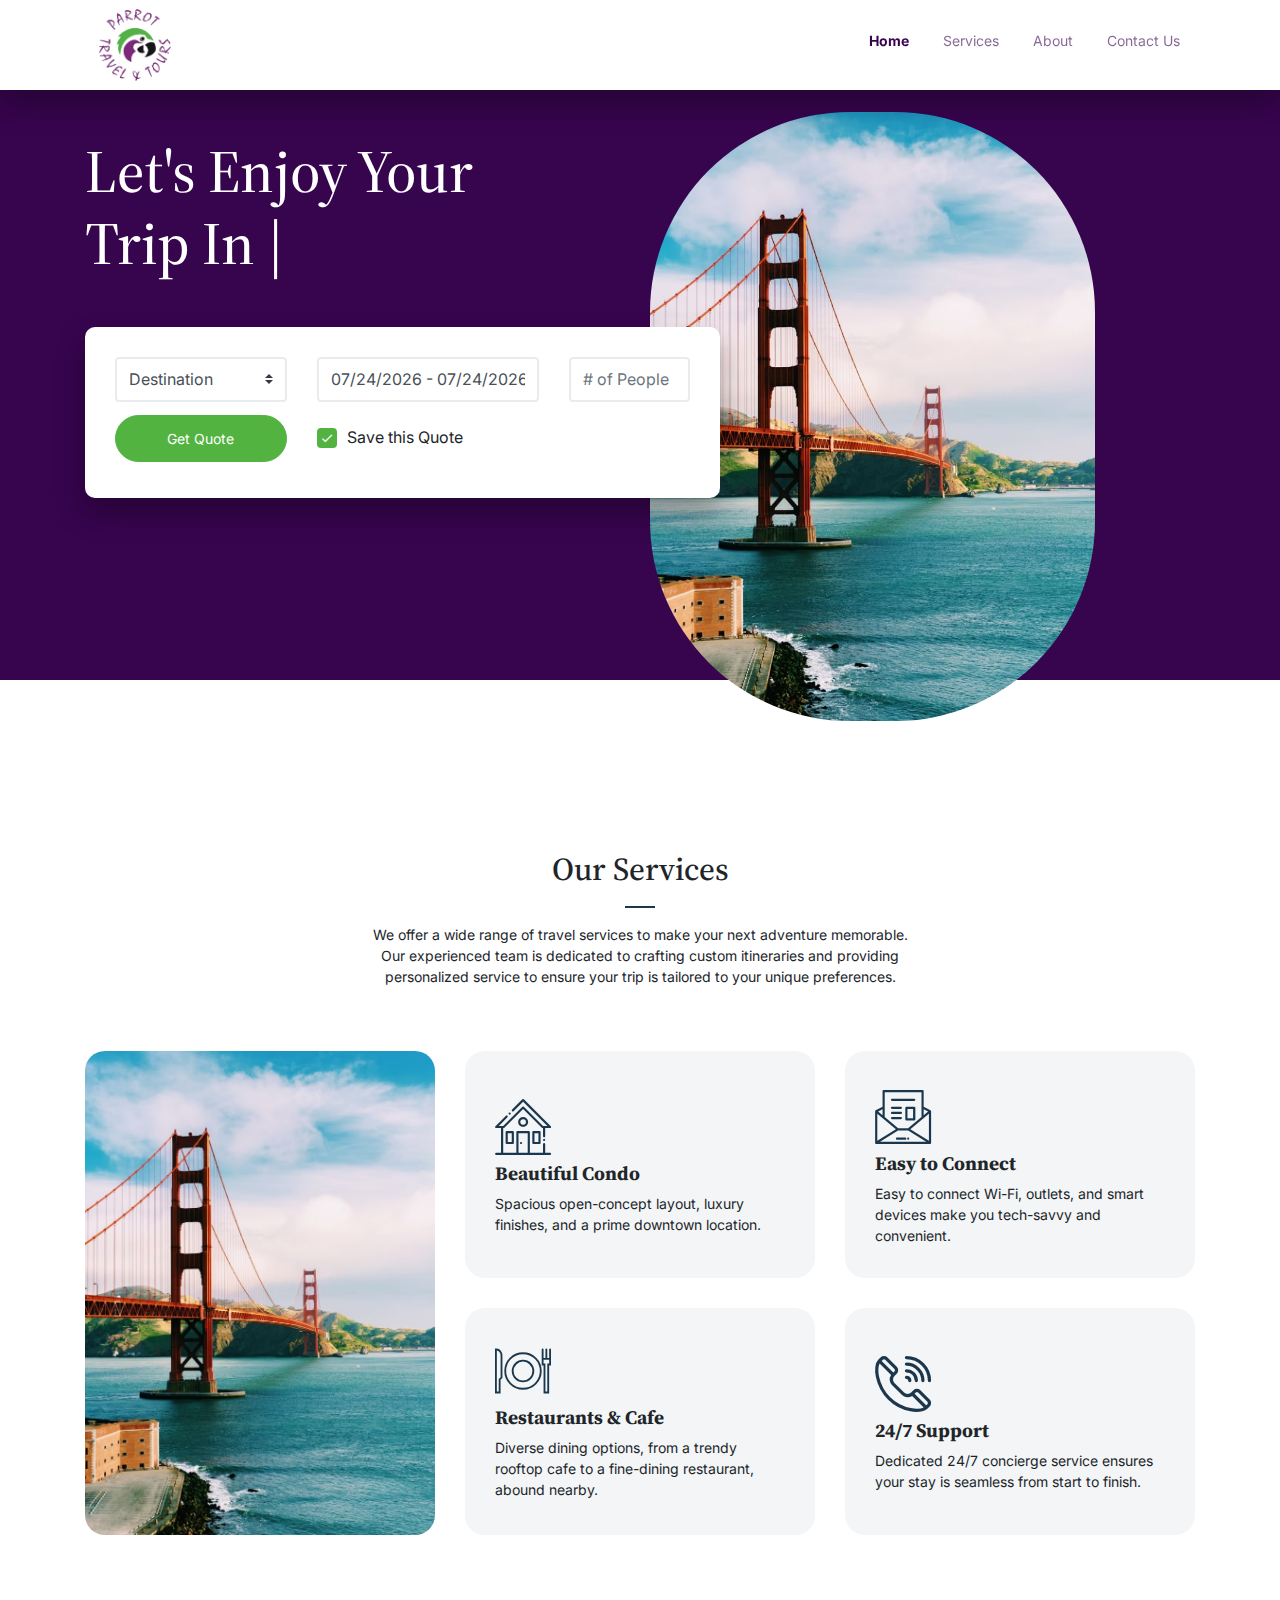
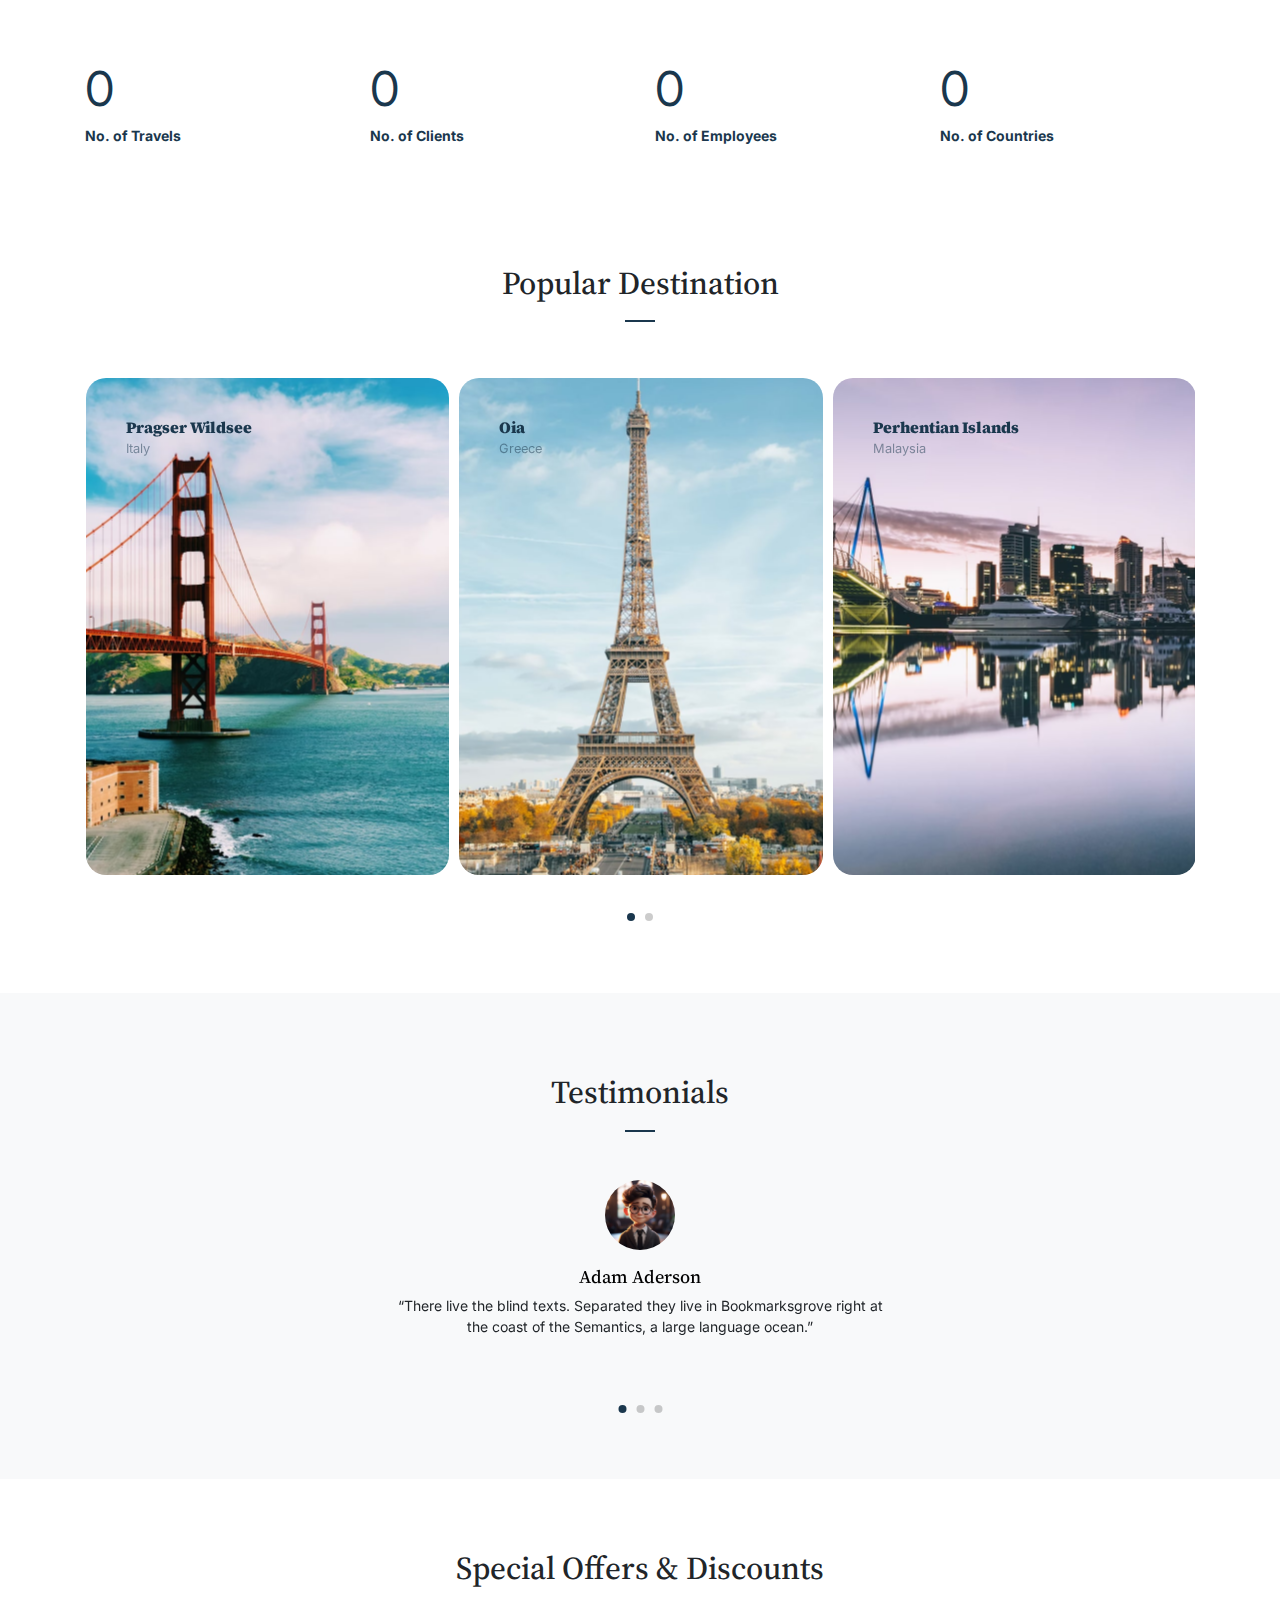
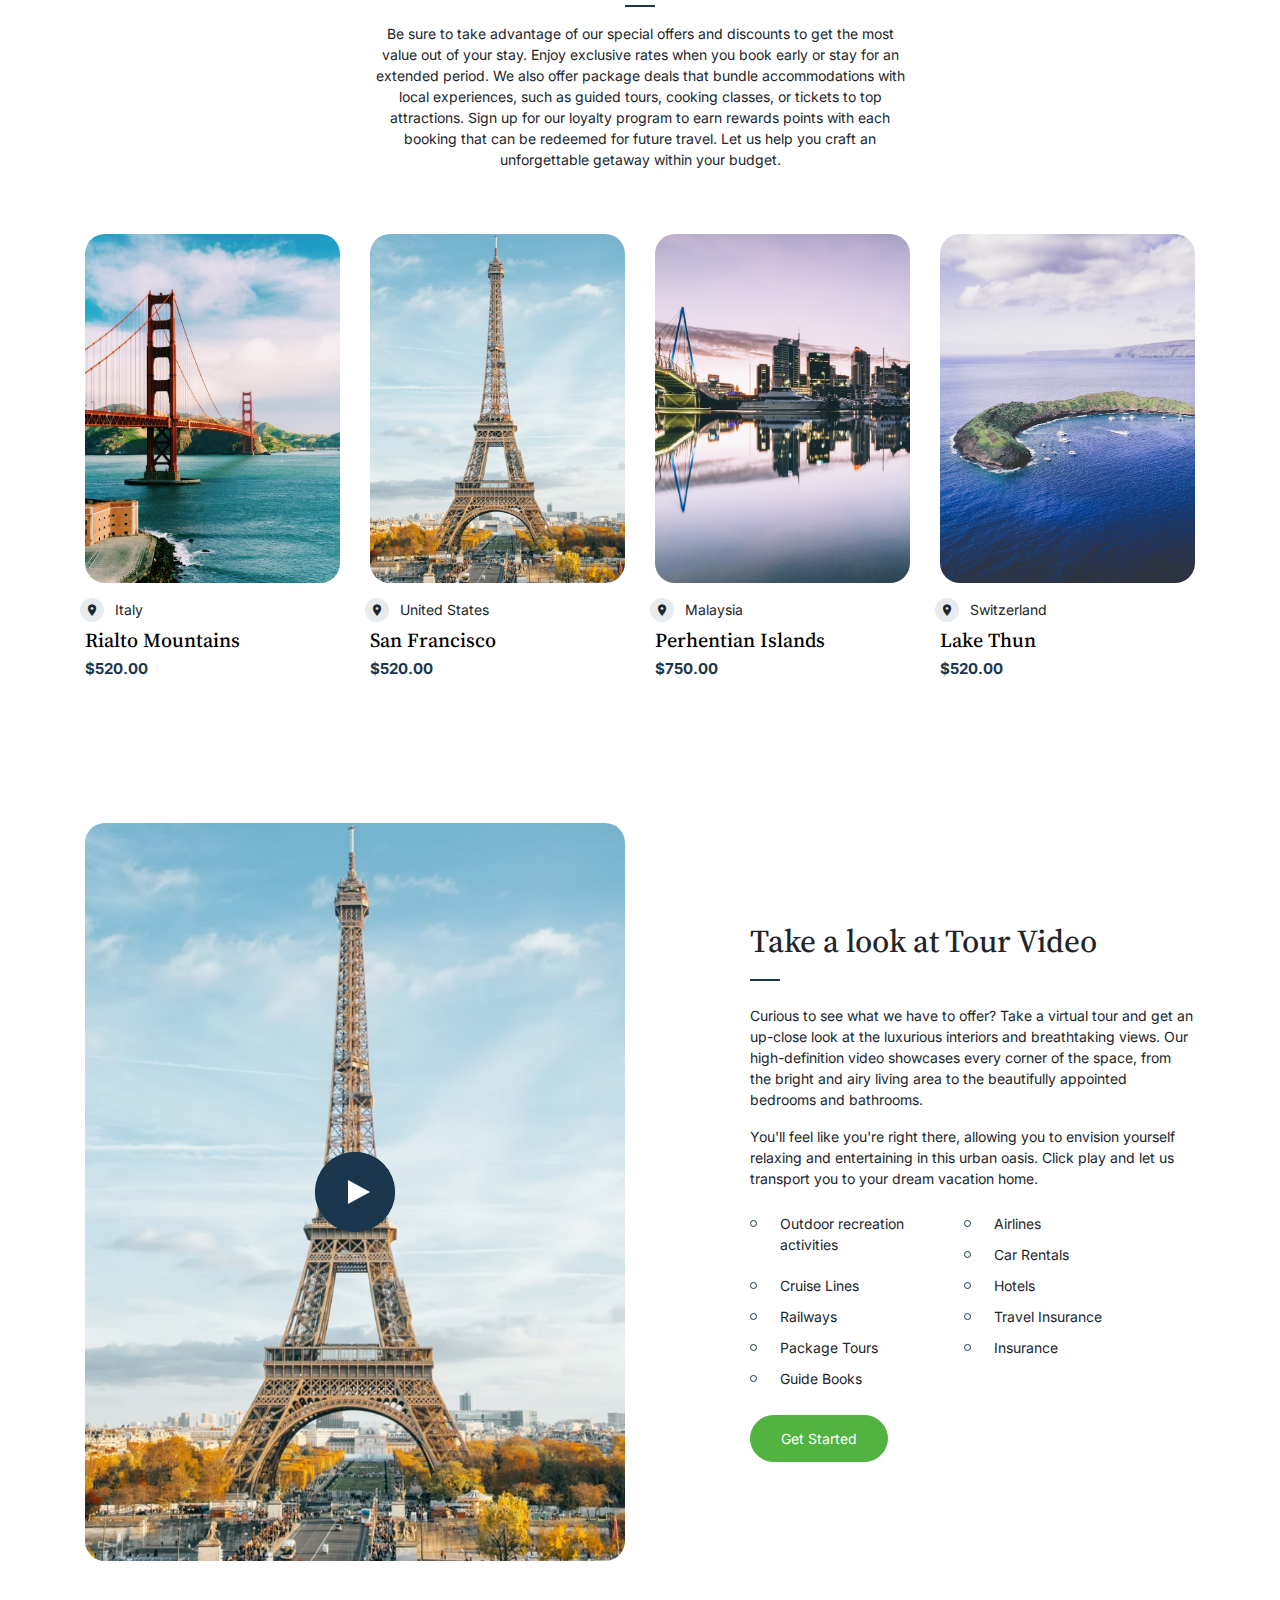
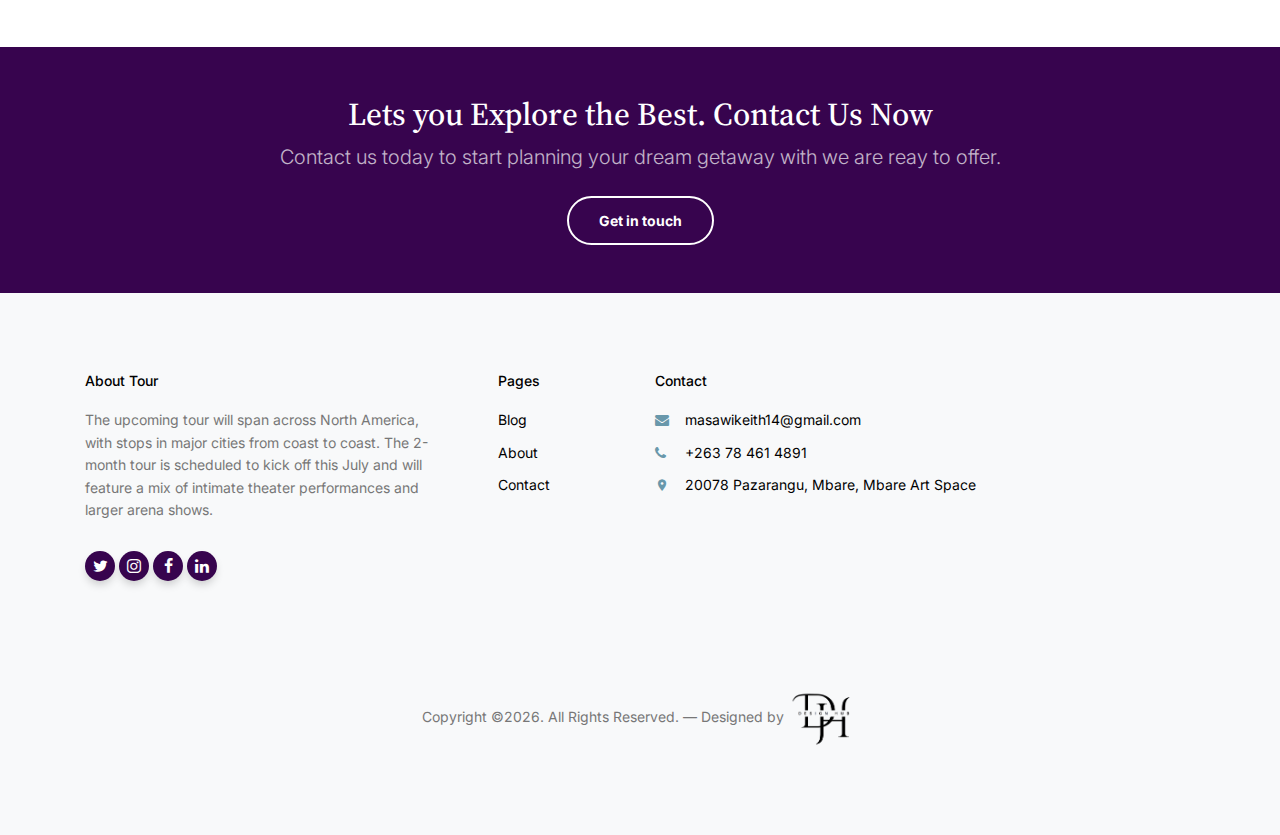
==== commit b5523547: "hero shadow" ====
--- a/index.html
+++ b/index.html
@@ -527,6 +527,18 @@
 				</div>
 			</div>
 		</div>
+
+		<div class="inner dark">
+			<div class="container">
+			  <div class="row text-center">
+				<div class="col-md-8 mb-3 mb-md-0 mx-auto">
+				  <p>Copyright &copy;<script>document.write(new Date().getFullYear());</script>. All Rights Reserved. &mdash; Designed by  <img src="./images/design-hub.png" alt="" width="70px"> 
+				  </p>
+				</div>
+				
+			  </div>
+			</div>
+		  </div>
 	</div>
 
 	<div id="overlayer"></div>
--- a/css/style.css
+++ b/css/style.css
@@ -583,14 +583,11 @@
     position: relative;
     z-index: 1; }
   .hero .slides {
-    background: #ffffff;
     max-width: 800px;
     left: -100px;
     z-index: 0;
     position: relative;
     border-radius: 200px;
-    -webkit-box-shadow: 0 25px 50px -10px rgba(26, 55, 77, 0.4);
-    box-shadow: 0 25px 50px -10px rgba(26, 55, 77, 0.4);
     height: 608px;
     margin-bottom: -200px; }
     @media (max-width: 991.98px) {
